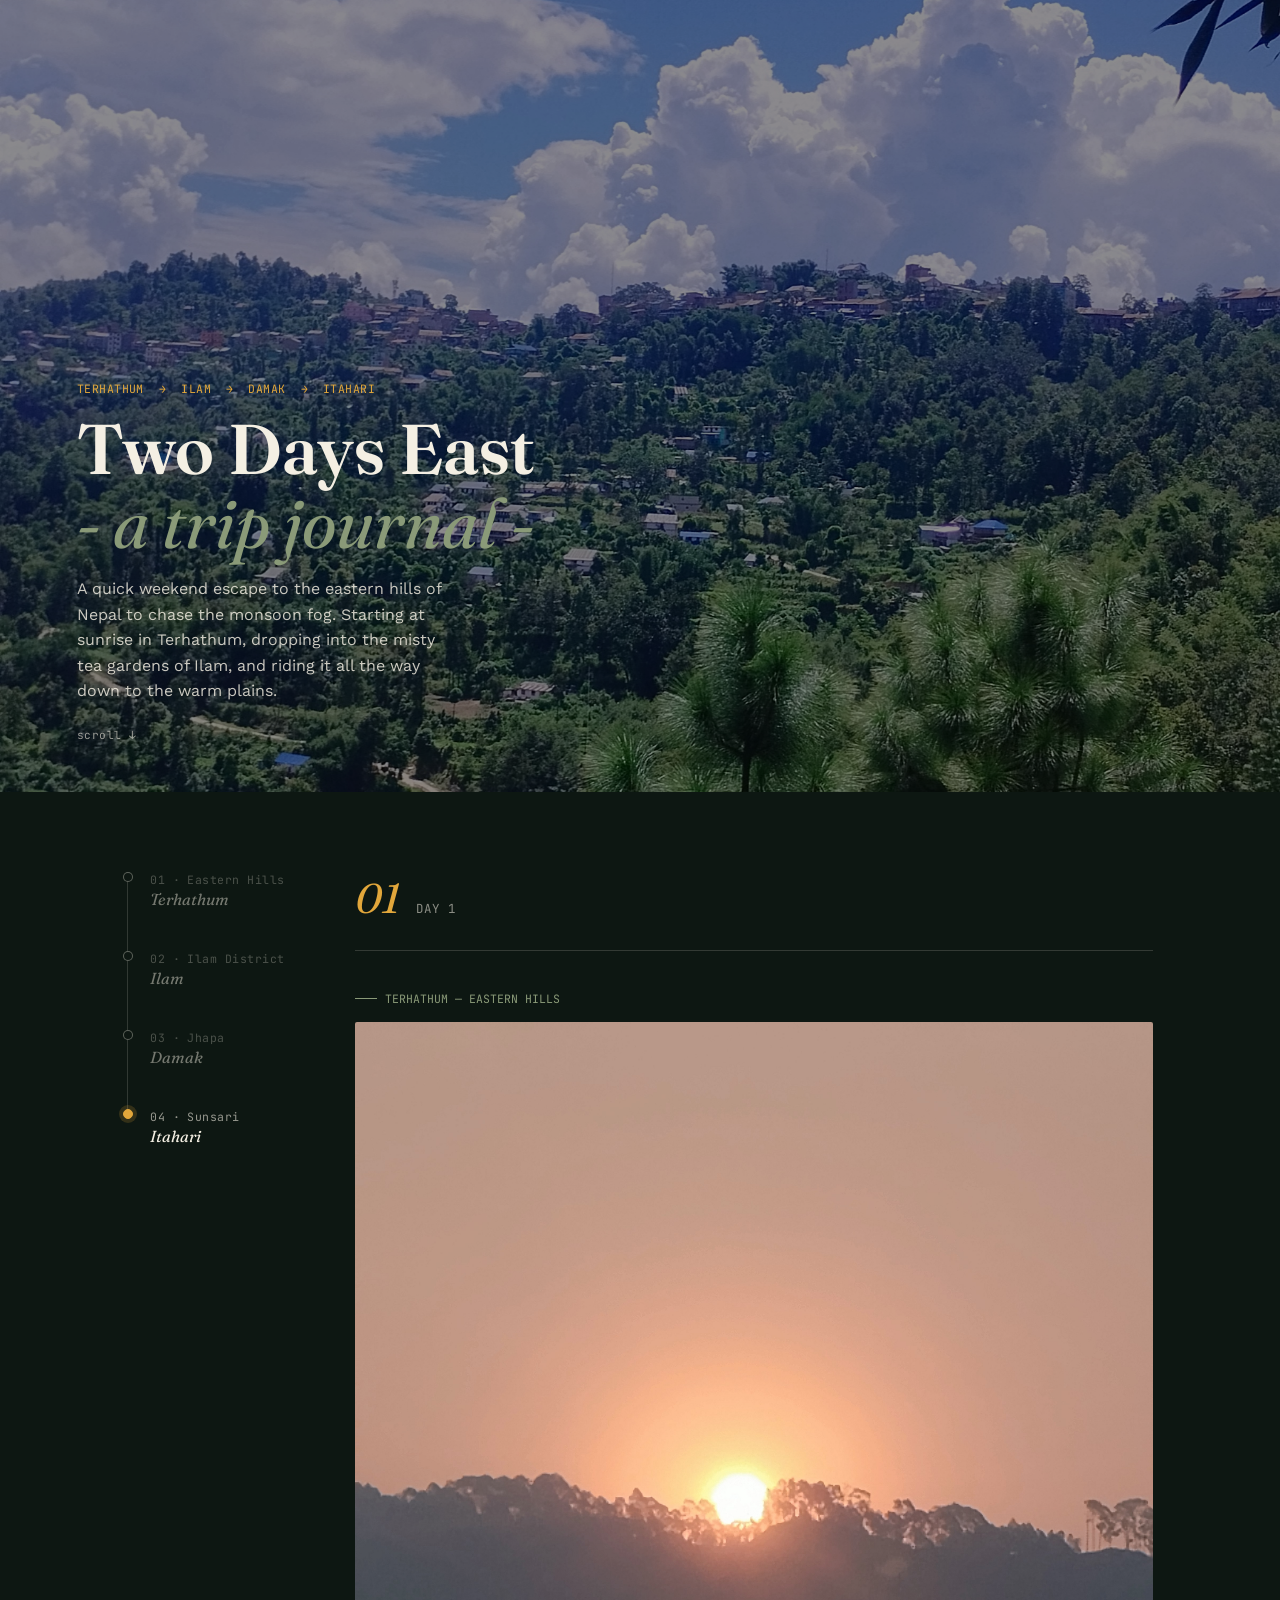
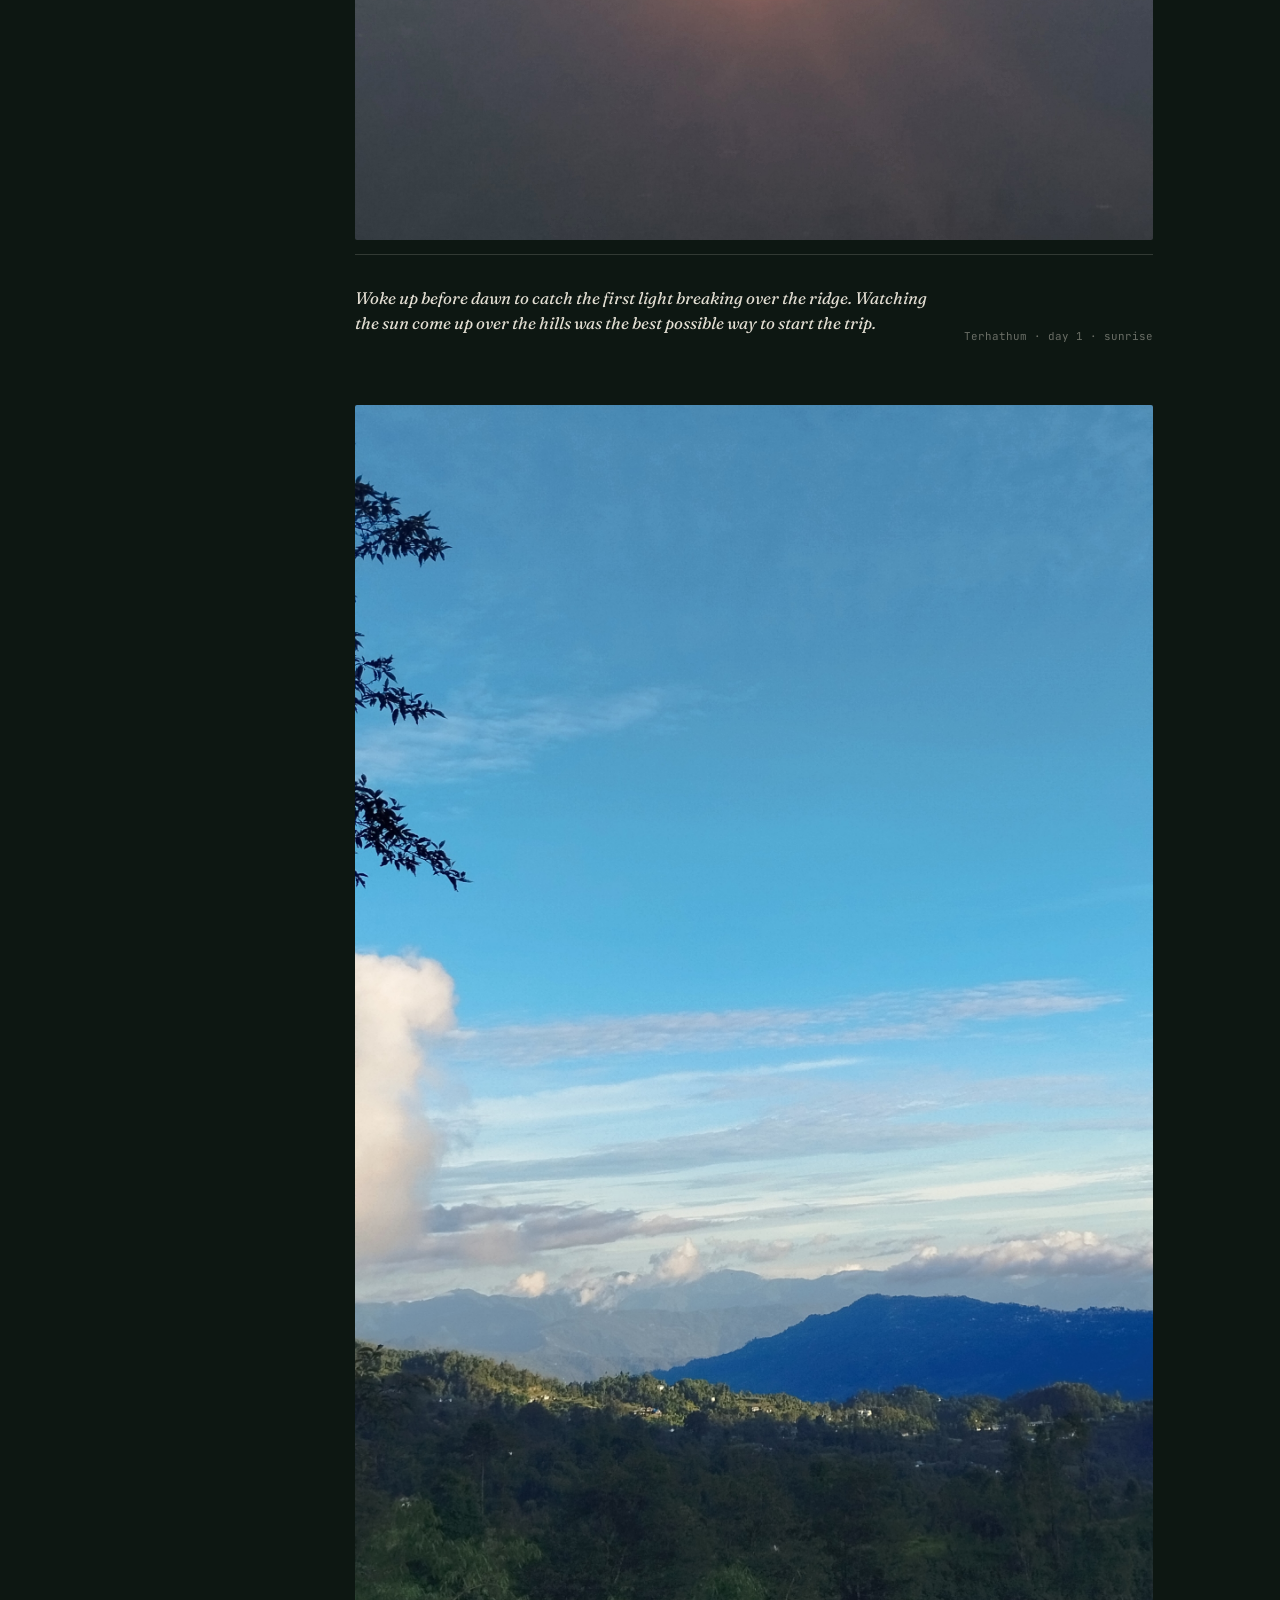
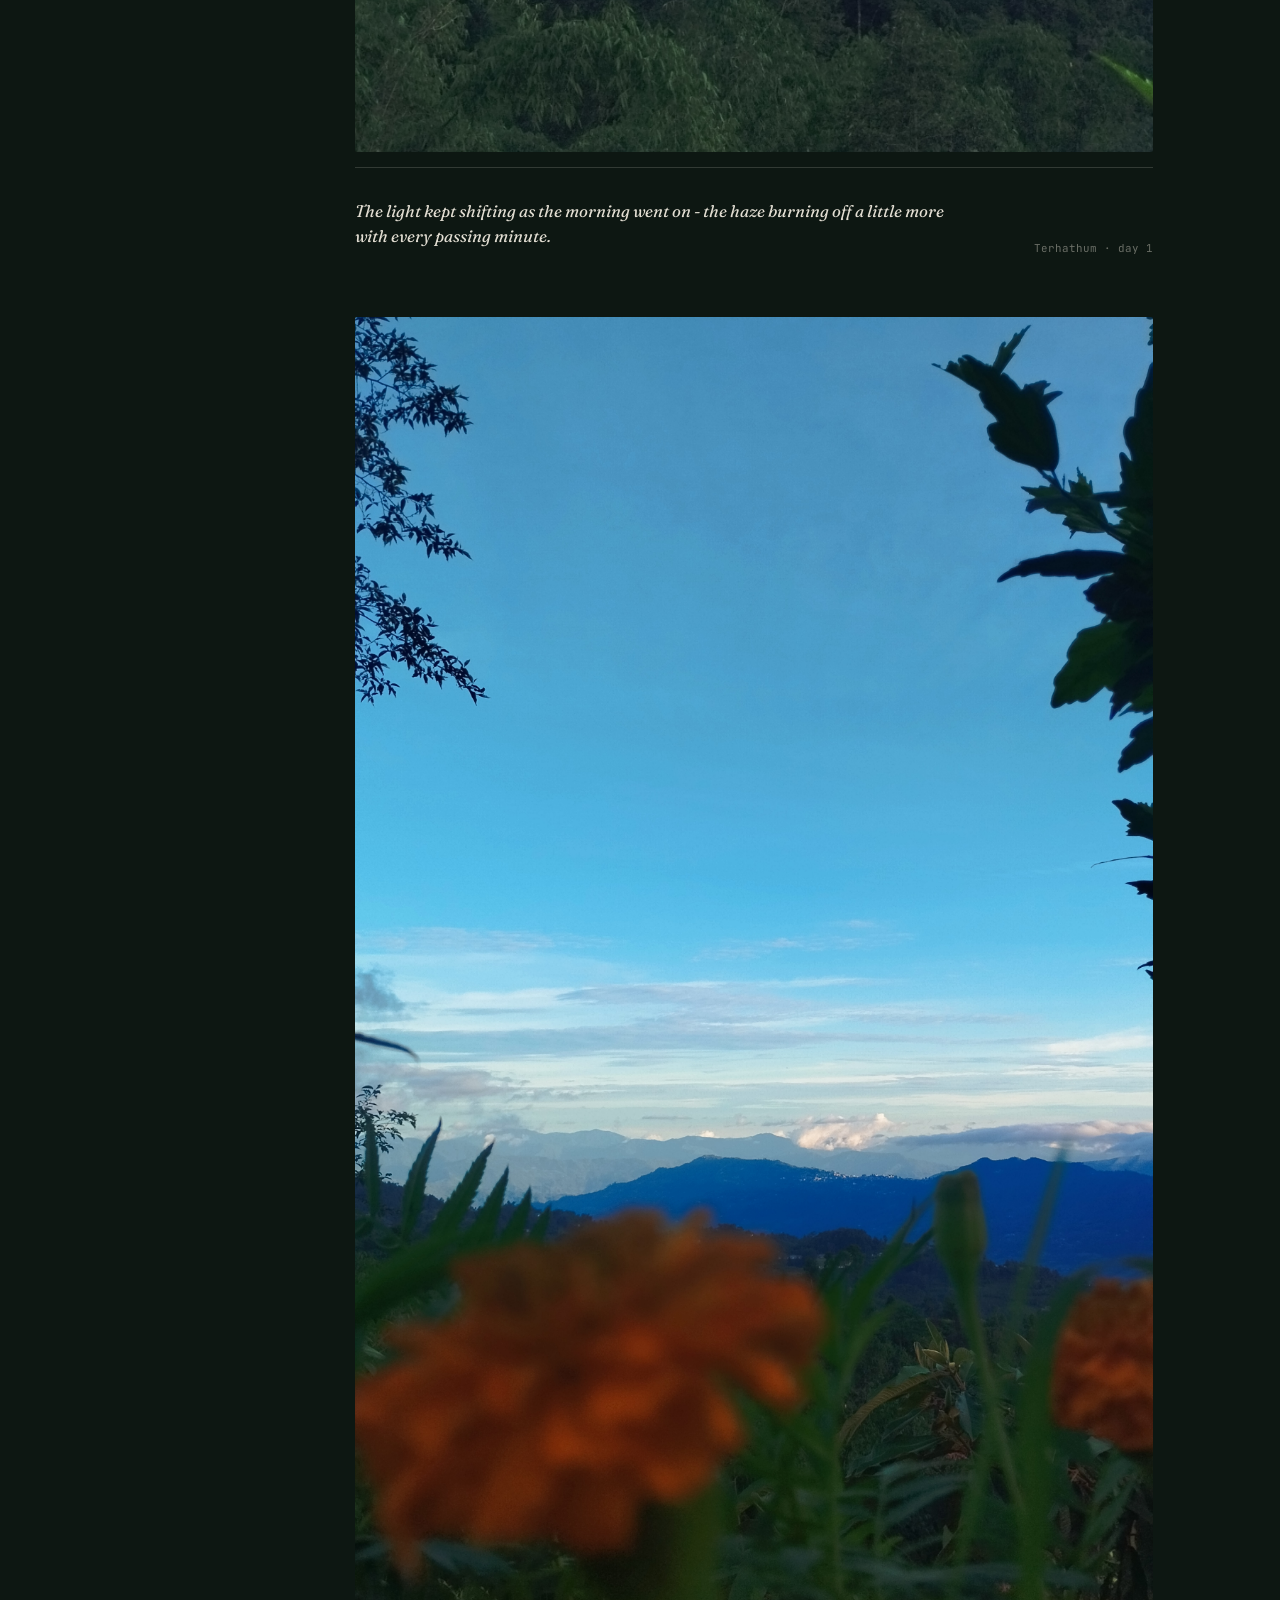
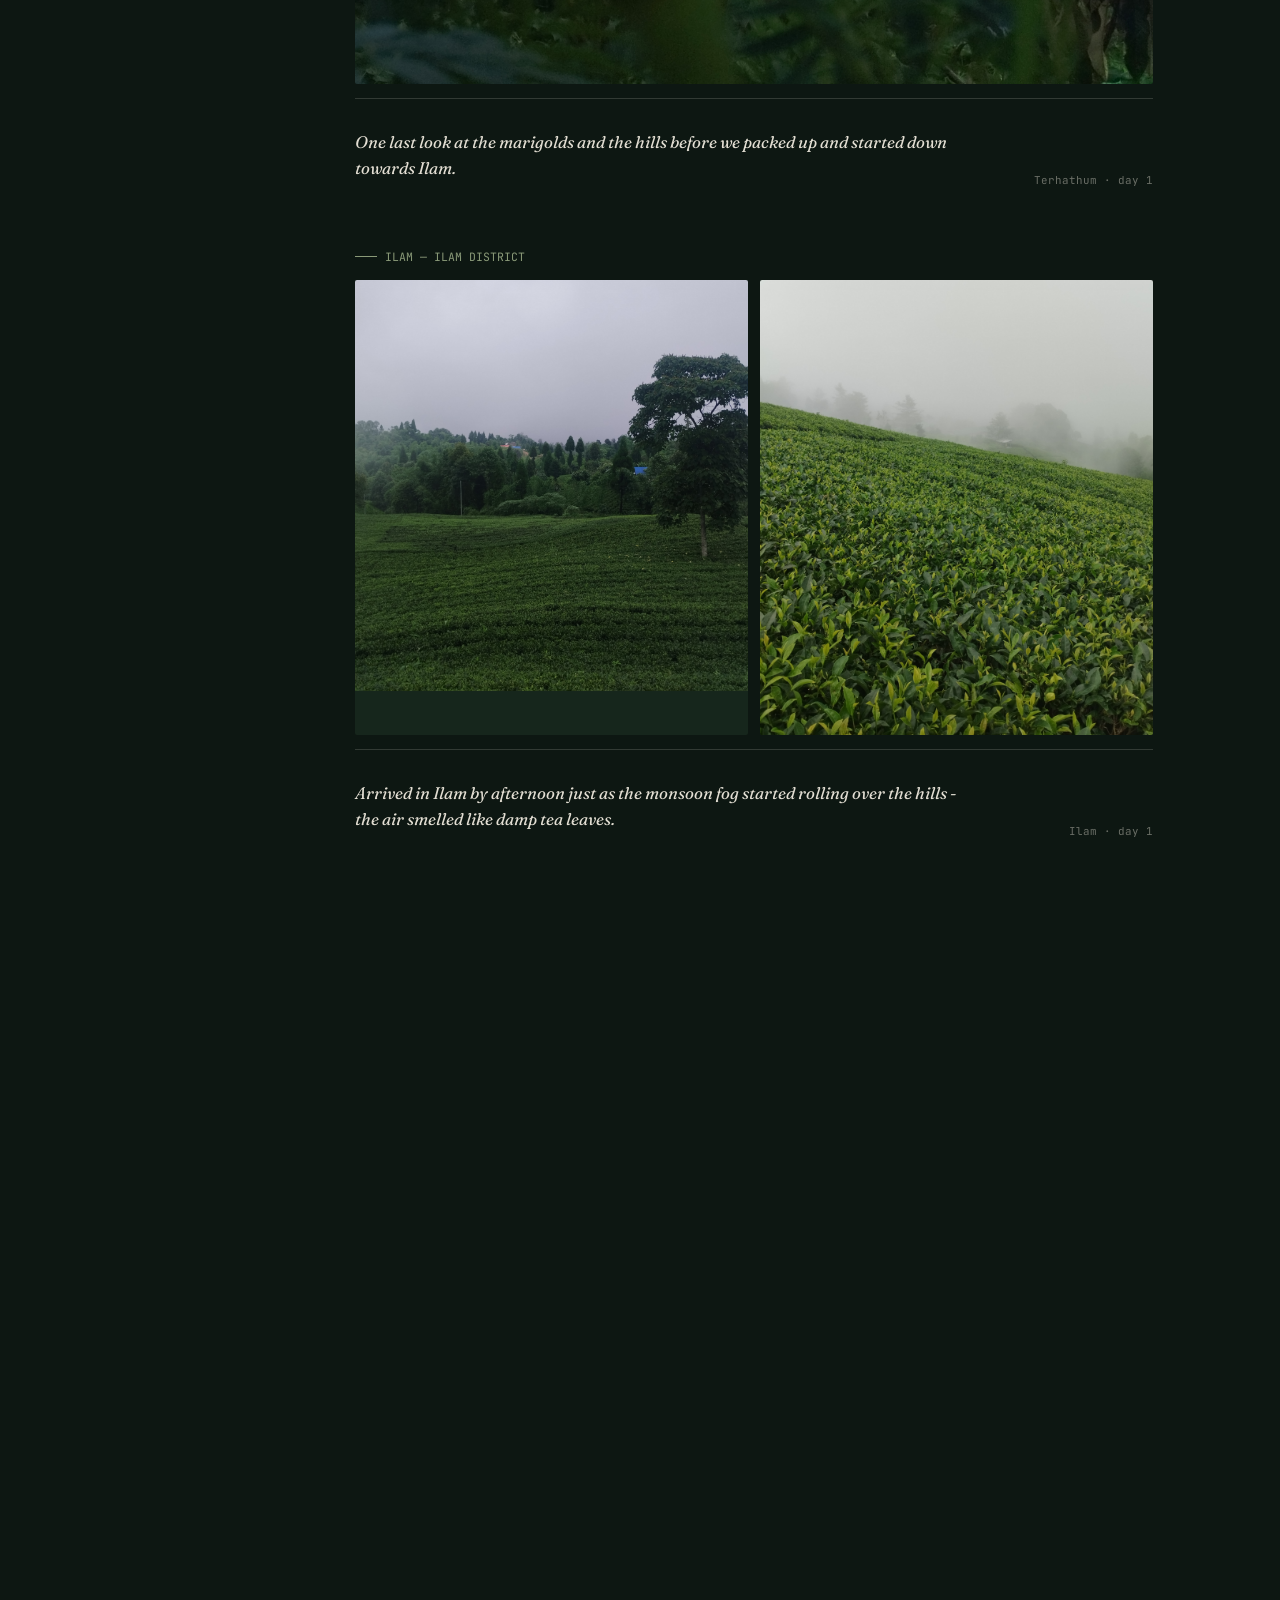
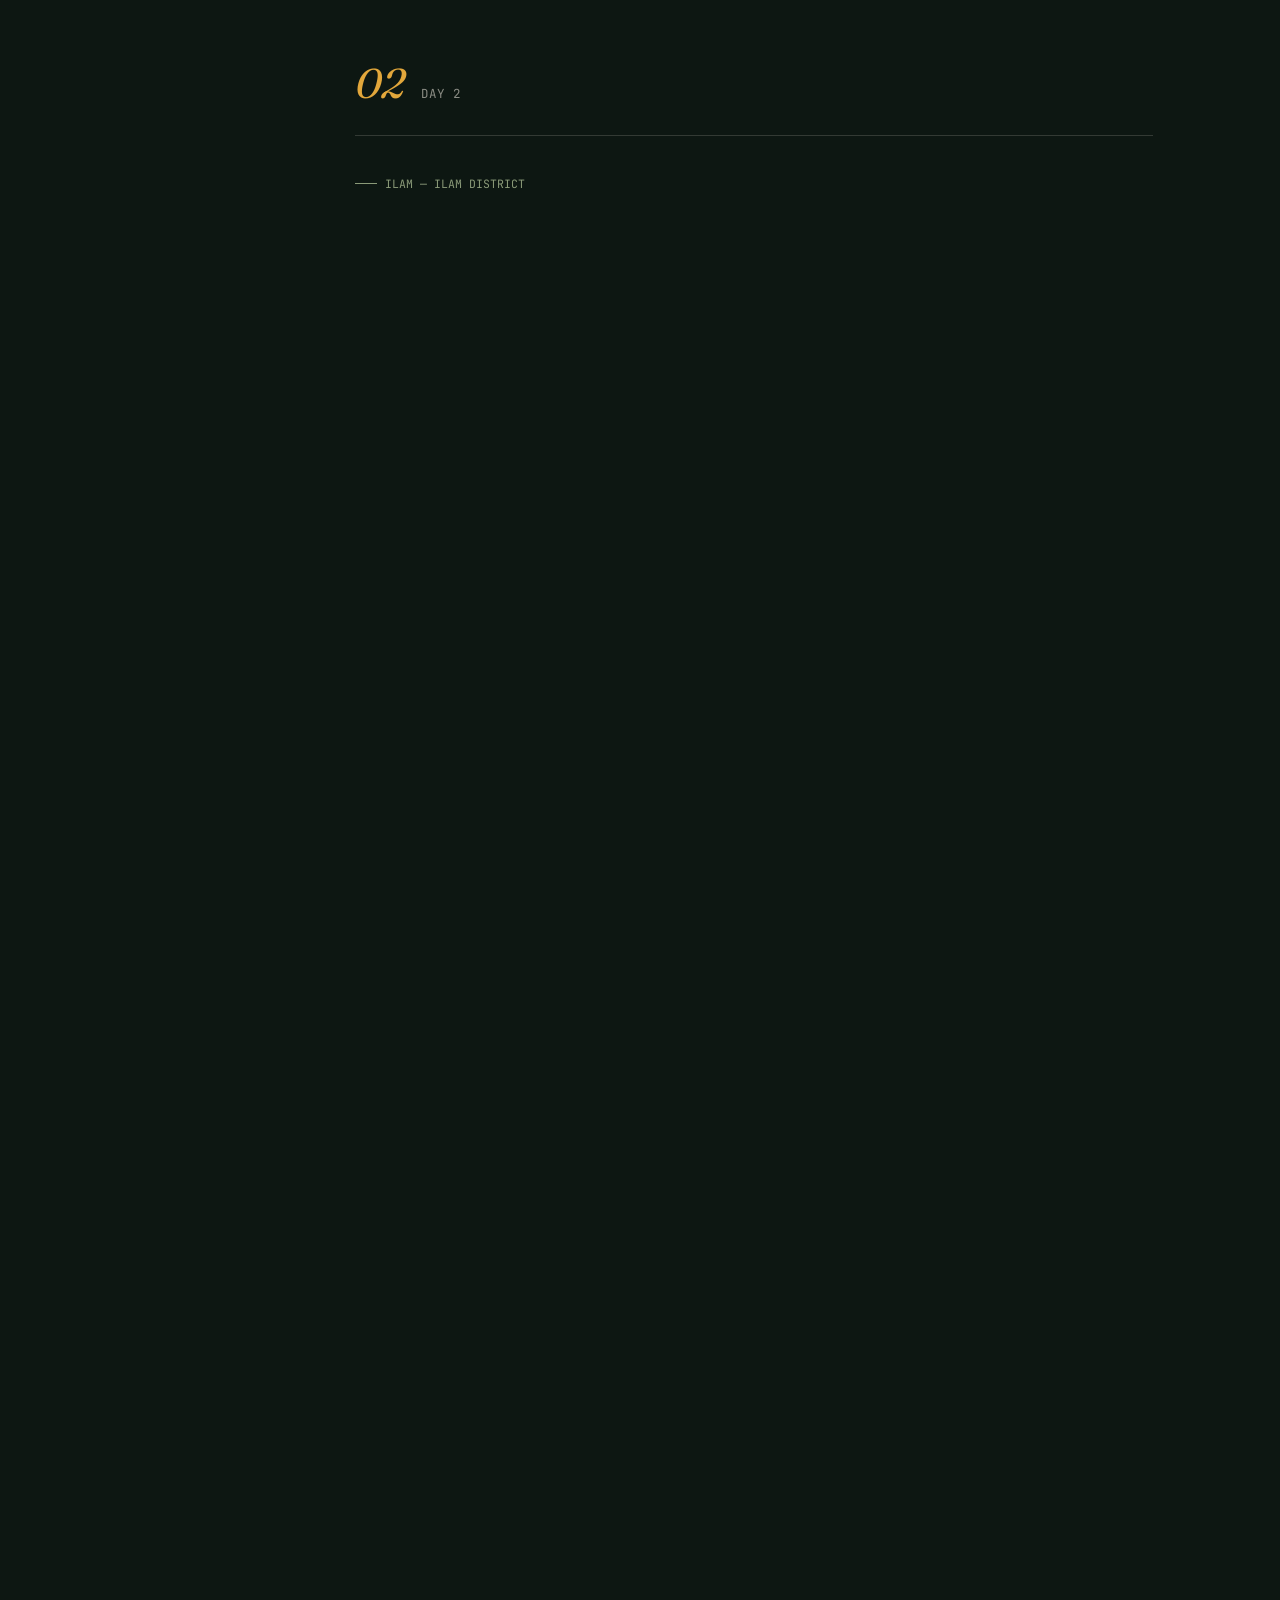
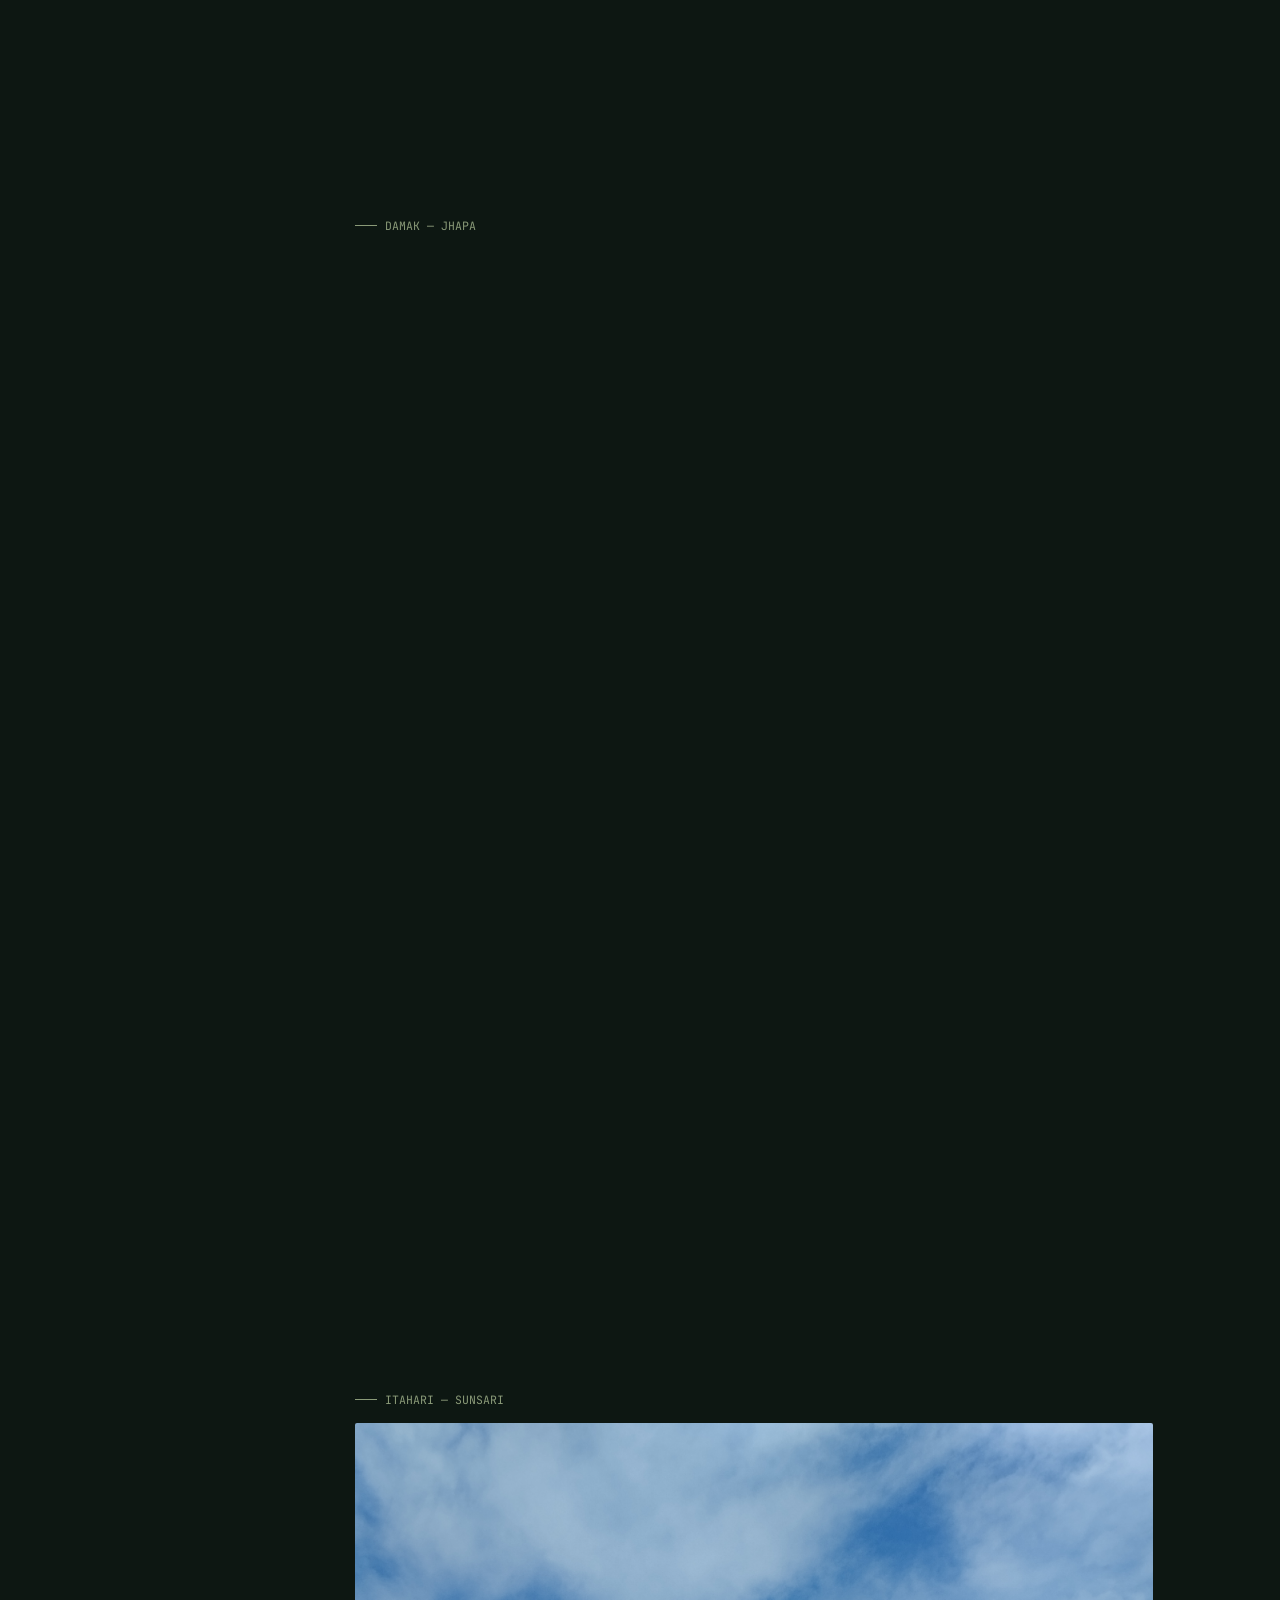
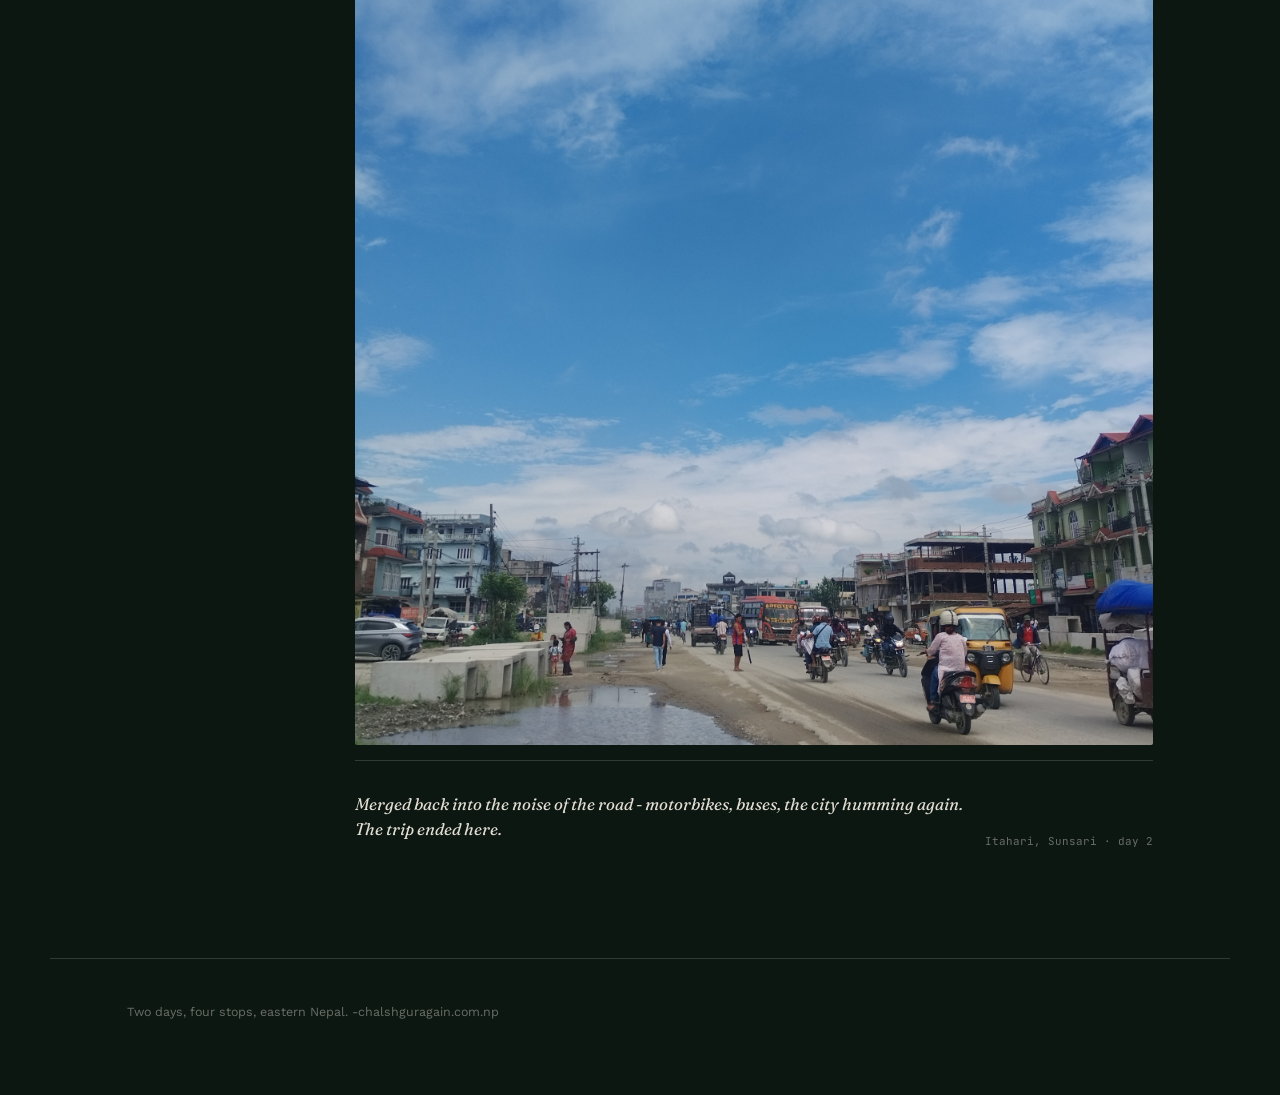
==== 2daytrip.html @ 47abd3dc "Remove layout comment in 2daytrip.html Removed layout comment from CSS styles." ====
<!DOCTYPE html>
<html lang="en">
<head>
<meta charset="UTF-8">
<meta name="viewport" content="width=device-width, initial-scale=1.0">
<title>Two Days East - Chalsh Guragain</title>
<meta name="description" content="A two-day photo journal through Terhathum, Ilam, Damak and Itahari.">
<link rel="preconnect" href="https://fonts.googleapis.com">
<link rel="preconnect" href="https://fonts.gstatic.com" crossorigin>
<link href="https://fonts.googleapis.com/css2?family=Fraunces:ital,wght@0,400;0,600;1,400;1,500&family=Work+Sans:wght@300;400;500;600&family=JetBrains+Mono:wght@400;500&display=swap" rel="stylesheet">

<style>
  :root{
    --pine:#16261C;
    --pine-deep:#0D1712;
    --marigold:#E2A73B;
    --moss:#8A9A78;
    --paper:#F4EFE3;
    --ink:#241F17;
    --line: rgba(244,239,227,0.16);
    --maxw: 1180px;
  }
  *{box-sizing:border-box;}
  html{scroll-behavior:smooth;}
  body{
    margin:0;
    background:var(--pine-deep);
    color:var(--paper);
    font-family:'Work Sans', sans-serif;
    font-weight:400;
    -webkit-font-smoothing:antialiased;
  }
  
  em, .display{font-family:'Fraunces', serif;}
  .mono{font-family:'JetBrains Mono', monospace; letter-spacing:.04em;}

  a{color:inherit;}
  .hero{
    position:relative;
    min-height:88vh;
    display:flex;
    align-items:flex-end;
    overflow:hidden;
  }
  .hero-img{
    position:absolute; inset:0;
    width:100%; height:100%;
    object-fit:cover;
    filter:brightness(.55) saturate(1.05);
  }
  .hero-overlay{
    position:relative;
    z-index:2;
    padding: 6vh 6vw 8vh;
    max-width: var(--maxw);
  }
  .hero-meta{
    margin:0 0 1rem;
    font-size:.72rem;
    text-transform:uppercase;
    color:var(--marigold);
  }
  .hero-title{
    font-family:'Fraunces', serif;
    font-weight:600;
    font-size:clamp(2.4rem, 6vw, 4.4rem);
    line-height:1.05;
    margin:0 0 1rem;
  }
  .hero-title em{font-weight:400; font-style:italic; color:var(--moss);}
  .hero-sub{
    max-width:38ch;
    font-size:1rem;
    line-height:1.6;
    color:rgba(244,239,227,.82);
  }
  .scroll-cue{
    position:absolute; bottom:2.4rem; left:6vw; z-index:2;
    font-size:.7rem; color:rgba(244,239,227,.6);
  }
  .journal{
    max-width: var(--maxw);
    margin:0 auto;
    padding: 5rem 6vw 3rem;
    display:grid;
    grid-template-columns: 180px 1fr;
    gap: 3rem;
  }
  @media (max-width: 860px){
    .journal{grid-template-columns:1fr; padding-top:2.5rem;}
  }

  /* ---------- ROUTE RAIL ---------- */
  .route-rail{ position:relative; }
  .route-rail ol{ list-style:none; margin:0; padding:0; position:sticky; top:2.5rem; }
  .route-rail li{
    position:relative;
    padding: 0 0 2.6rem 1.4rem;
    border-left: 1px solid var(--line);
    font-family:'JetBrains Mono', monospace;
    font-size:.72rem;
    color:rgba(244,239,227,.45);
    transition: color .3s ease;
  }
  .route-rail li:last-child{ border-left-color:transparent; }
  .route-rail li::before{
    content:'';
    position:absolute; left:-4.5px; top:0;
    width:8px; height:8px; border-radius:50%;
    background:var(--pine-deep);
    border:1px solid rgba(244,239,227,.35);
    transition: all .3s ease;
  }
  .route-rail li .stop-index{ display:block; opacity:.6; }
  .route-rail li .stop-name{
    display:block;
    font-family:'Fraunces', serif;
    font-style:italic;
    font-size:1rem;
    color:inherit;
    margin-top:.15rem;
  }
  .route-rail li.active{ color:var(--paper); }
  .route-rail li.active::before{
    background:var(--marigold);
    border-color:var(--marigold);
    box-shadow:0 0 0 4px rgba(226,167,59,.18);
  }
  @media (max-width: 860px){
    .route-rail ol{
      position:sticky; top:0; z-index:5;
      display:flex; gap:1.2rem; overflow-x:auto;
      background:var(--pine-deep);
      padding:.9rem 0 1rem;
      border-bottom:1px solid var(--line);
    }
    .route-rail li{ border-left:none; padding:0; white-space:nowrap; }
    .route-rail li::before{ display:none; }
  }

  /* ---------- DAY HEADER ---------- */
  .day-header{
    display:flex; align-items:baseline; gap:1rem;
    margin: 3.5rem 0 1.6rem;
  }
  .day-header:first-child{ margin-top:0; }
  .day-header .day-num{
    font-family:'Fraunces', serif;
    font-style:italic;
    font-size:2.6rem;
    color:var(--marigold);
  }
  .day-header .day-label{
    font-size:.78rem;
    text-transform:uppercase;
    letter-spacing:.08em;
    color:rgba(244,239,227,.55);
  }
  .day-rule{ height:1px; background:var(--line); margin-bottom:2.5rem; }

  /* ---------- STOP LABEL (within a day) ---------- */
  .stop-label{
    font-family:'JetBrains Mono', monospace;
    font-size:.72rem;
    text-transform:uppercase;
    color:var(--moss);
    display: flex;
    align-items: center;
    gap: 0.5rem;
    margin: 0 0 1rem;
  }
  .stop-label::before{
    content:'';
    width:1.4rem;
    height:1px;
    background:var(--moss);
  }

  /* ---------- ENTRY / PHOTO CARD ---------- */
  .entry{
    transition: opacity .7s ease, transform .7s ease;
    margin-bottom: 3.2rem;
    opacity:0;
    transform:translateY(24px);
  }
  .entry.is-visible{ opacity:1; transform:translateY(0); }

  /*
    FRAME: fixed % width + capped px height, image uses object-fit:contain
    so the whole photo is always visible - nothing gets cropped off the
    top/bottom/sides the way object-fit:cover was doing to portrait shots.
    The pine background fills any empty letterbox space.
  */
.frame{
    border-radius:2px;
    cursor:zoom-in;
    overflow:hidden;
    background:var(--pine);
    position:relative;
    width:100%;
}

.frame img,
.frame video{
    width:100%;
    height:auto;
    display:block;
}

  .caption{
    display:flex; justify-content:space-between; align-items:flex-end; gap:1rem;
    padding-top:.9rem;
    border-top:1px solid var(--line);
    margin-top:.9rem;
  }
  .caption-text{
    font-family:'Fraunces', serif;
    font-style:italic;
    font-size:1.05rem;
    color:rgba(244,239,227,.92);
    max-width:56ch;
    line-height:1.5;
  }
  .caption-meta{
    font-family:'JetBrains Mono', monospace;
    color:rgba(244,239,227,.4);
    white-space:nowrap;
    text-align:right;
    font-size:.68rem;
  }

  /* two-up grid for related shots of one moment */
  .cluster{
    display:grid; grid-template-columns:1fr 1fr; gap:.8rem;
  }
  @media (max-width:560px){ .cluster{grid-template-columns:1fr;} }

  /* ---------- FOOTER ---------- */
  footer{
    max-width:var(--maxw); margin:0 auto; padding: 2rem 6vw 4rem;
    font-size:.78rem; color:rgba(244,239,227,.4);
    border-top:1px solid var(--line);
  }

  /* ---------- LIGHTBOX ---------- */
  .lightbox{
    position:fixed; inset:0; background:rgba(13,23,18,.94);
    display:none; align-items:center; justify-content:center;
    z-index:50; padding:4vh 4vw;
  }
  .lightbox.open{ display:flex; }
  .lightbox img{ max-width:100%; max-height:100%; box-shadow:0 30px 80px rgba(0,0,0,.5); }
  .lightbox button{
    position:absolute; top:1.6rem; right:1.8rem;
    background:none; border:1px solid var(--line); color:var(--paper);
    width:2.4rem; height:2.4rem; border-radius:50%; cursor:pointer;
    font-size:1.1rem;
  }

  @media (prefers-reduced-motion: reduce){
    html{scroll-behavior:auto;}
    .entry{transition:none; opacity:1; transform:none;}
  }
</style>
</head>
<body>

<header class="hero">
  <img class="hero-img" src="images/City_Hill.jpg" alt="Sunrise breaking over the ridge in Terhathum">
  <div class="hero-overlay">
    <p class="hero-meta mono">Terhathum &nbsp;→&nbsp; Ilam &nbsp;→&nbsp; Damak &nbsp;→&nbsp; Itahari</p>
    <h1 class="hero-title">Two Days East<br><em>- a trip journal -</em></h1>
    <p class="hero-sub">A quick weekend escape to the eastern hills of Nepal to chase the monsoon fog. Starting at sunrise in Terhathum, dropping into the misty tea gardens of Ilam, and riding it all the way down to the warm plains.</p>
  </div>
  <p class="scroll-cue mono">scroll ↓</p>
</header>

<main class="journal">

  <nav class="route-rail" aria-label="Trip route">
    <ol id="routeList"><!-- populated by JS --></ol>
  </nav>

  <div class="entries" id="entries"><!-- populated by JS --></div>

</main>

<footer>
  <p>Two days, four stops, eastern Nepal. -chalshguragain.com.np</p>
</footer>

<div class="lightbox" id="lightbox">
  <button id="lightboxClose" aria-label="Close">×</button>
  <img id="lightboxImg" src="" alt="">
</div>

<script>
/* ============================================================
   1. THE ROUTE - the ordered stops of the trip.
      Edit label / sub freely. Order here = order of the rail.
   ============================================================ */
  
const STOPS = [
  { id:'terhathum', label:'Terhathum', sub:'Eastern Hills' },
  { id:'ilam',      label:'Ilam',      sub:'Ilam District' },
  { id:'damak',     label:'Damak',     sub:'Jhapa' },
  { id:'itahari',   label:'Itahari',   sub:'Sunsari' },
];
const TRIP = [
  // ---------------- DAY 1 : Terhathum → Ilam ----------------
  { day:1, stop:'terhathum', src:'images/Sunrise_hill.jpg', wide:true,
    alt:'Sunrise breaking over a forested ridge in Terhathum',
    caption:'Woke up before dawn to catch the first light breaking over the ridge. Watching the sun come up over the hills was the best possible way to start the trip.',
    meta:'Terhathum · day 1 · sunrise' },

  { day:1, stop:'terhathum', src:'images/Cloud_hill.jpg', wide:true,
    alt:'Clear sky over terraced hills and a distant village, Terhathum',
    caption:'The light kept shifting as the morning went on - the haze burning off a little more with every passing minute.',
    meta:'Terhathum · day 1' },

  { day:1, stop:'terhathum', src:'images/2_Flower.jpg', wide:true,
    alt:'Marigold-orange flowers in the foreground with blue hills beyond, Terhathum',
    caption:'One last look at the marigolds and the hills before we packed up and started down towards Ilam.',
    meta:'Terhathum · day 1' },

  { day:1, stop:'ilam', cluster:[
      { src:'images/Ilam3.jpg', alt:'Misty tea garden hills in Ilam' },
      { src:'images/Ilam4.jpg', alt:'Tea rows climbing a foggy hillside, Ilam' },
    ],
    caption:'Arrived in Ilam by afternoon just as the monsoon fog started rolling over the hills - the air smelled like damp tea leaves.',
    meta:'Ilam · day 1' },

  { day:1, stop:'ilam', src:'images/Dusk_picture.jpg', wide:true,
    alt:'This is a wonderful view to end the day wonderful view, under golden open sky dispite of monsoon sky -Ilam bazar',
    caption:'Stayed out until the light dropped, This view to end the wonderful day, dispite of monsoon day beautiful golden sky, first day ended right here -Ilam bazar.',
    meta:'Ilam · day 1' },

  // ---------------- DAY 2 : Ilam → Damak → Itahari ----------------
  { day:2, stop:'ilam', src:'images/Ilam1.jpg', wide:true,
    alt:'A small shelter at the edge of a foggy tea plantation in Ila',
    caption:'Back out again the next morning - visibility dropped to a few meters, the whole plantation wrapped in a quiet blanket of white.',
    meta:'Ilam · day 2' },

   { day:2, stop:'ilam', src:'videos/Video_tea2.mp4', type:'video', alt:'Wonderful garden, clip one',
  caption:'A quick clip of tea garden - how it looks from near.',
  meta:'Ilam · day 2 · video' },
  
  { day:2, stop:'damak', src:'images/Sunrise_DMK.jpg',
    alt:'Hazy sunrise over rooftops in Damak, Jhapa',
    caption:'Dropped down out of the hills towards the plains, and stopped for a while in Damak as the haze turned the low sun a deep orange.',
    meta:'Damak, Jhapa · day 2' },

  { day:2, stop:'itahari', src:'images/Itahari.jpg', wide:true,
    alt:'Busy street with motorbikes, buses, and buildings under a bright cloudy sky in Itahari',
    caption:'Merged back into the noise of the road - motorbikes, buses, the city humming again. The trip ended here.',
    meta:'Itahari, Sunsari · day 2' },
];
  
const entriesEl = document.getElementById('entries');
const routeListEl = document.getElementById('routeList');

// Build the route rail
STOPS.forEach((s, i) => {
  const li = document.createElement('li');
  li.dataset.stop = s.id;
  li.innerHTML = `<span class="stop-index mono">${String(i+1).padStart(2,'0')} · ${s.sub}</span><span class="stop-name">${s.label}</span>`;
  routeListEl.appendChild(li);
});

// Turns one TRIP item (or one cluster entry) into an <img> or <video> tag.
// No autoplay attribute here - play/pause is handled by revealObserver below,
// so a video only starts once it's actually scrolled into view.
function mediaTag(item){
  if (item.type === 'video') {
    return `<video src="${item.src}" muted loop playsinline controls preload="metadata"></video>`;
  }
  return `<img src="${item.src}" alt="${item.alt || ''}" loading="lazy">`;
}

// Build entries, grouped by day, with stop sub-labels when the stop changes
let lastDay = null, lastStop = null;
TRIP.forEach(item => {
  if (item.day !== lastDay) {
    const dh = document.createElement('div');
    dh.innerHTML = `
      <div class="day-header">
        <span class="day-num">${String(item.day).padStart(2,'0')}</span>
        <span class="day-label mono">Day ${item.day}</span>
      </div>
      <div class="day-rule"></div>`;
    entriesEl.appendChild(dh);
    lastDay = item.day;
    lastStop = null;
  }
  if (item.stop !== lastStop) {
    const stopMeta = STOPS.find(s => s.id === item.stop);
    const sl = document.createElement('p');
    sl.className = 'stop-label';
    sl.dataset.stopMarker = item.stop;
    sl.textContent = stopMeta ? `${stopMeta.label} — ${stopMeta.sub}` : item.stop;
    entriesEl.appendChild(sl);
    lastStop = item.stop;
  }
  
  const entry = document.createElement('article');
  entry.className = 'entry' + (item.wide ? ' wide' : '');
  entry.dataset.stop = item.stop;
  let mediaHTML = '';
  if (item.cluster) {
    mediaHTML = `<div class="cluster">${item.cluster.map(c =>
      `<div class="frame">${mediaTag(c)}</div>`
    ).join('')}</div>`;
  } else {
    mediaHTML = `<div class="frame">${mediaTag(item)}</div>`;
  }
  entry.innerHTML = `
    ${mediaHTML}
    <div class="caption">
      <p class="caption-text">${item.caption}</p>
      <p class="caption-meta">${item.meta}</p>
    </div>`;
  entriesEl.appendChild(entry);
});

// Reveal-on-scroll + play/pause any video inside the entry as it enters/leaves view
const revealObserver = new IntersectionObserver((entries) => {
  entries.forEach(e => {
    if (e.isIntersecting) {
      e.target.classList.add('is-visible');
      e.target.querySelectorAll('video').forEach(v => v.play().catch(() => {}));
    } else {
      e.target.querySelectorAll('video').forEach(v => v.pause());
    }
  });
}, { threshold: 0.15 });
document.querySelectorAll('.entry').forEach(el => revealObserver.observe(el));

// Highlight active stop in the route rail as you scroll
const railItems = [...routeListEl.querySelectorAll('li')];
const stopObserver = new IntersectionObserver((entries) => {
  entries.forEach(e => {
    if (e.isIntersecting) {
      const stopId = e.target.dataset.stop;
      railItems.forEach(li => li.classList.toggle('active', li.dataset.stop === stopId));
    }
  });
}, 
{ rootMargin: '-40% 0px -50% 0px', threshold: 0 });
document.querySelectorAll('.entry').forEach(el => stopObserver.observe(el));

// Lightbox (images only — video clicks are left alone so the player controls work)
const lightbox = document.getElementById('lightbox');
const lightboxImg = document.getElementById('lightboxImg');
document.addEventListener('click', (e) => {
  const img = e.target.closest('.frame img');
  if (img) {
    lightboxImg.src = img.src;
    lightboxImg.alt = img.alt;
    lightbox.classList.add('open');
  }
});

document.getElementById('lightboxClose').addEventListener('click', () => lightbox.classList.remove('open'));
lightbox.addEventListener('click', (e) => { if (e.target === lightbox) lightbox.classList.remove('open'); });
document.addEventListener('keydown', (e) => { if (e.key === 'Escape') lightbox.classList.remove('open'); });
</script>
</body>
</html>
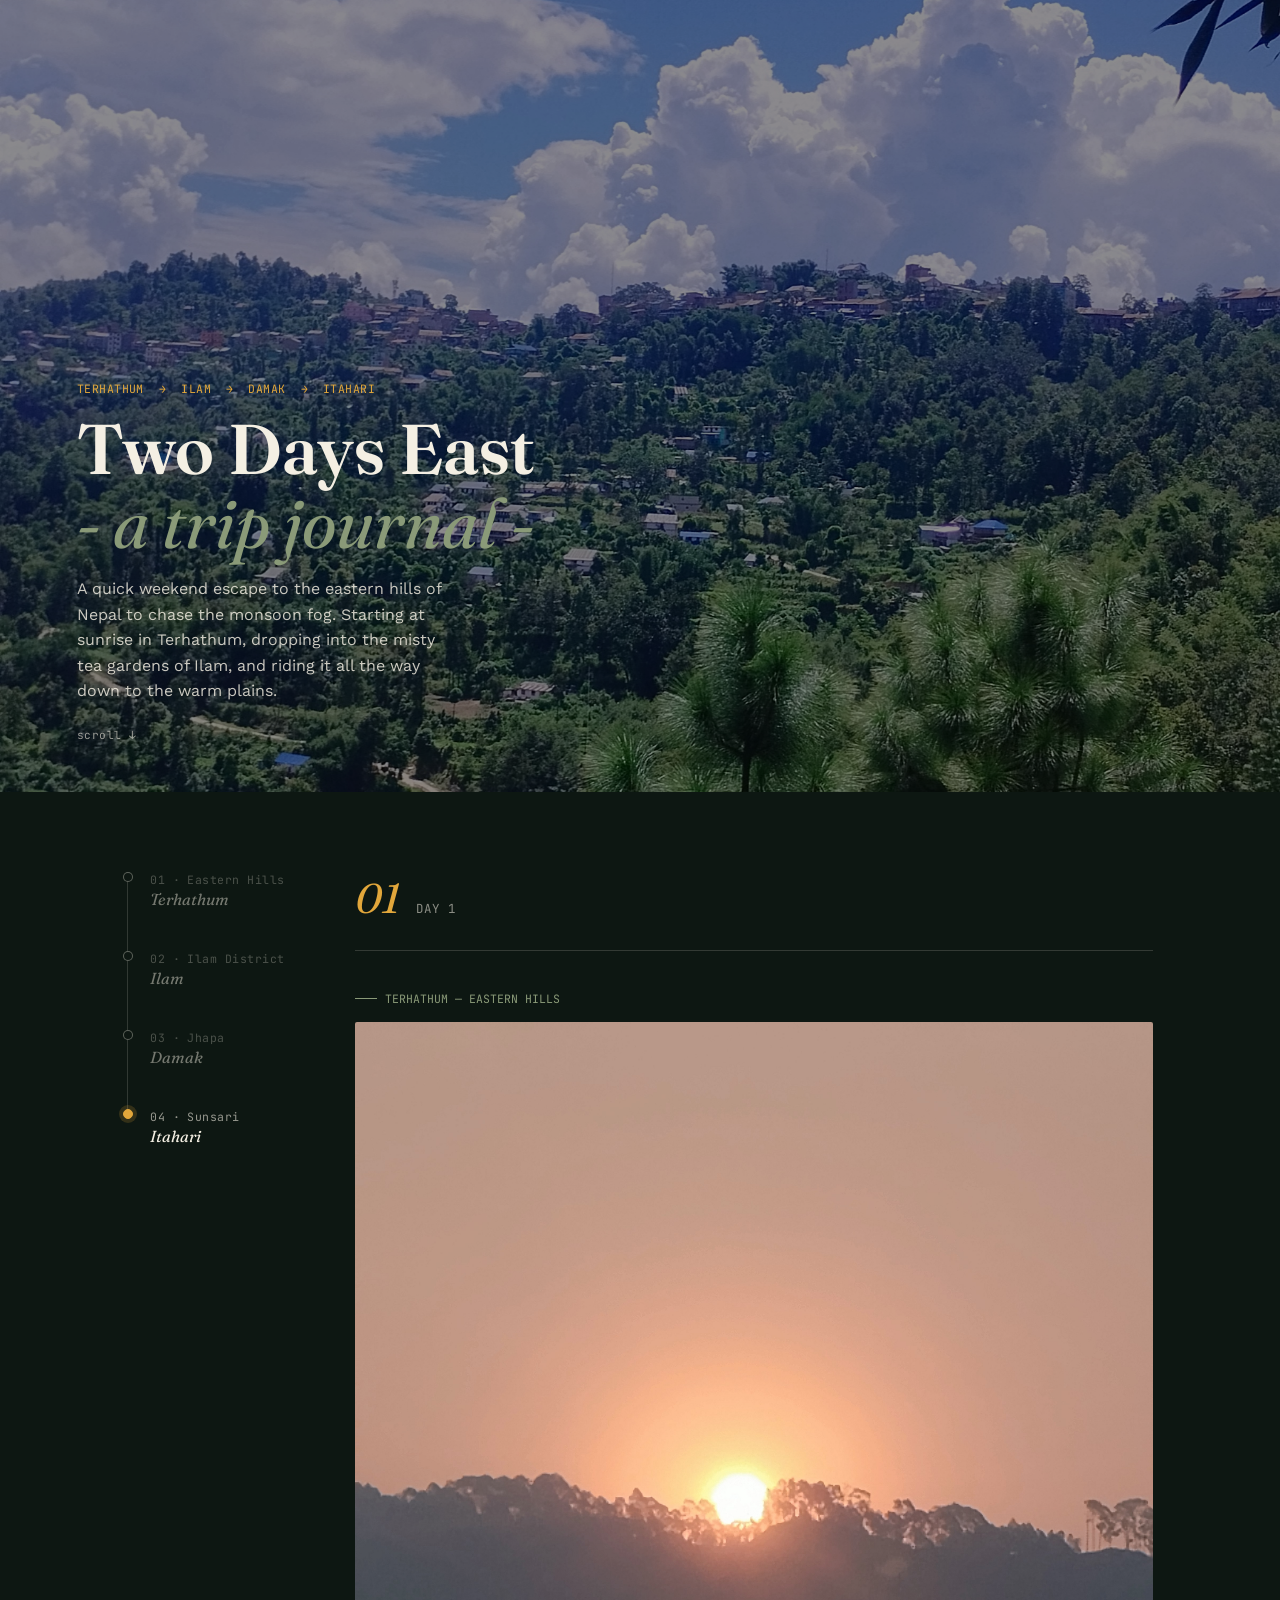
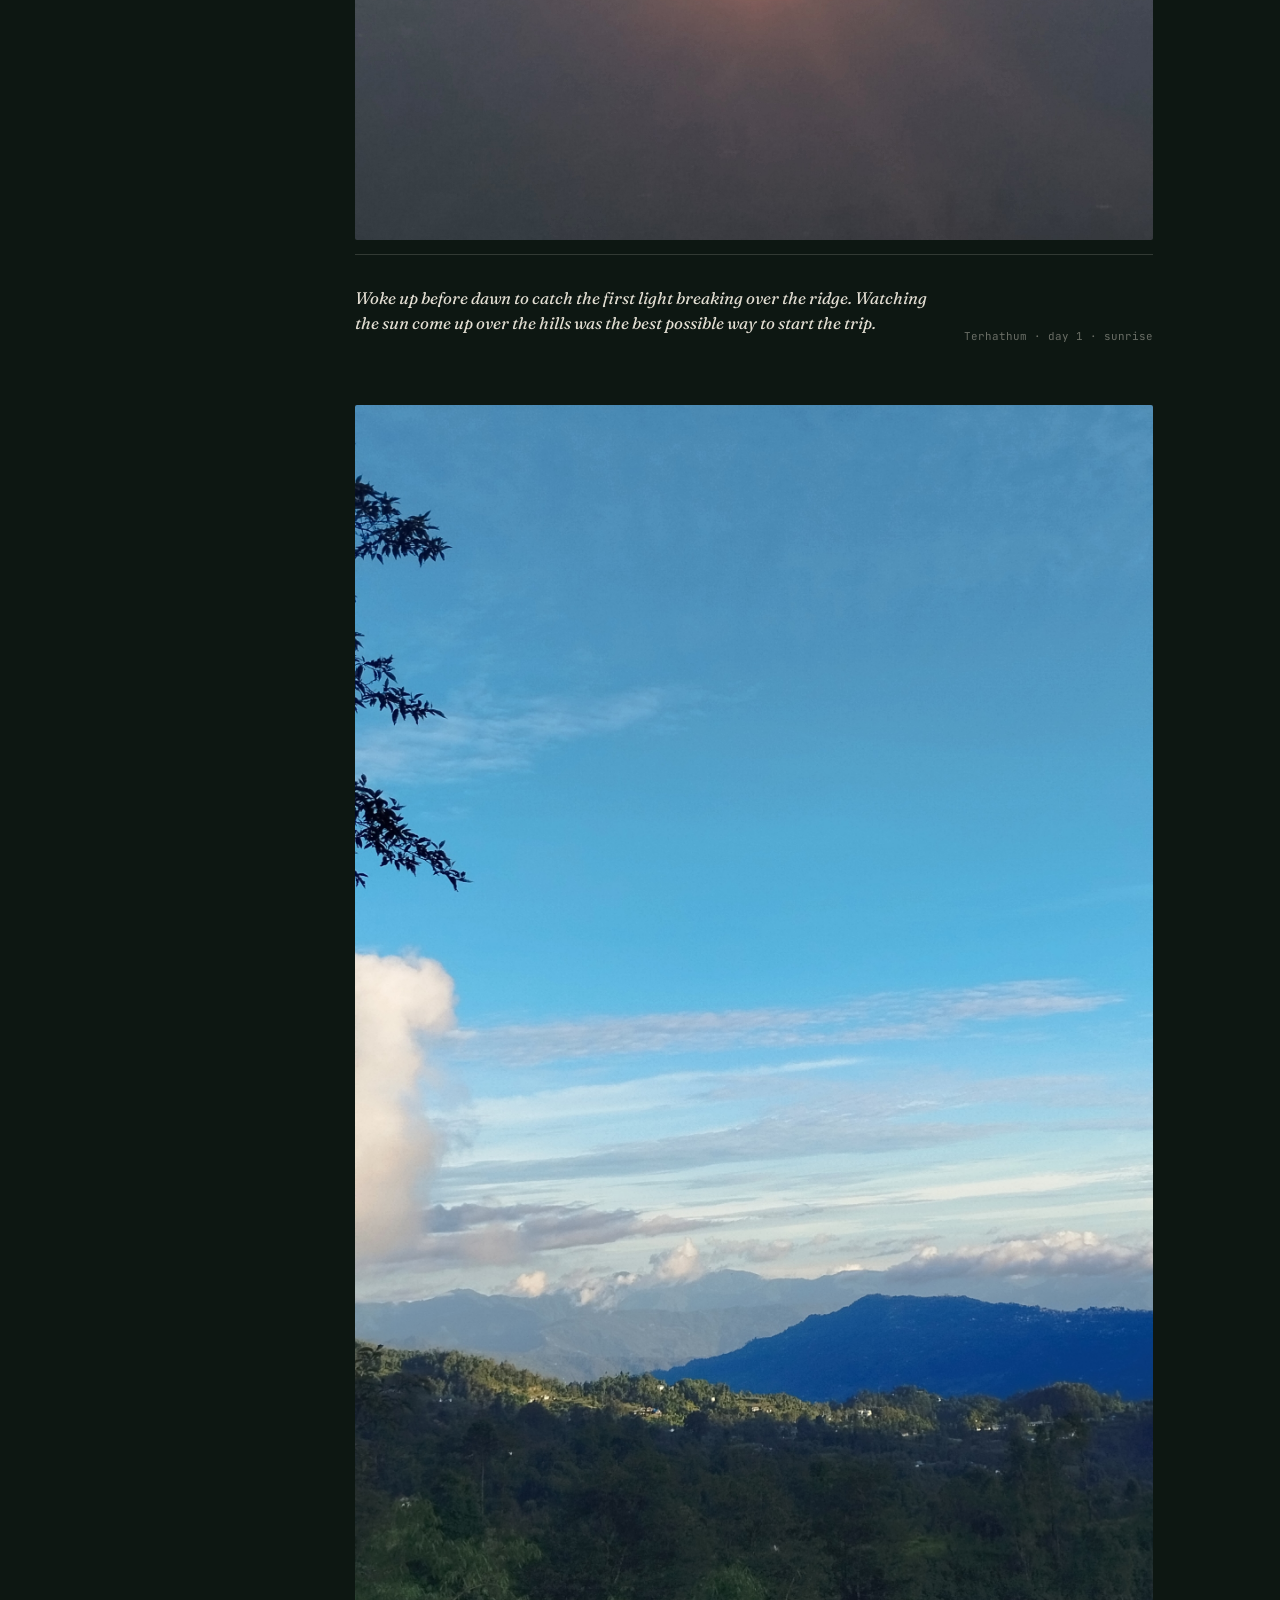
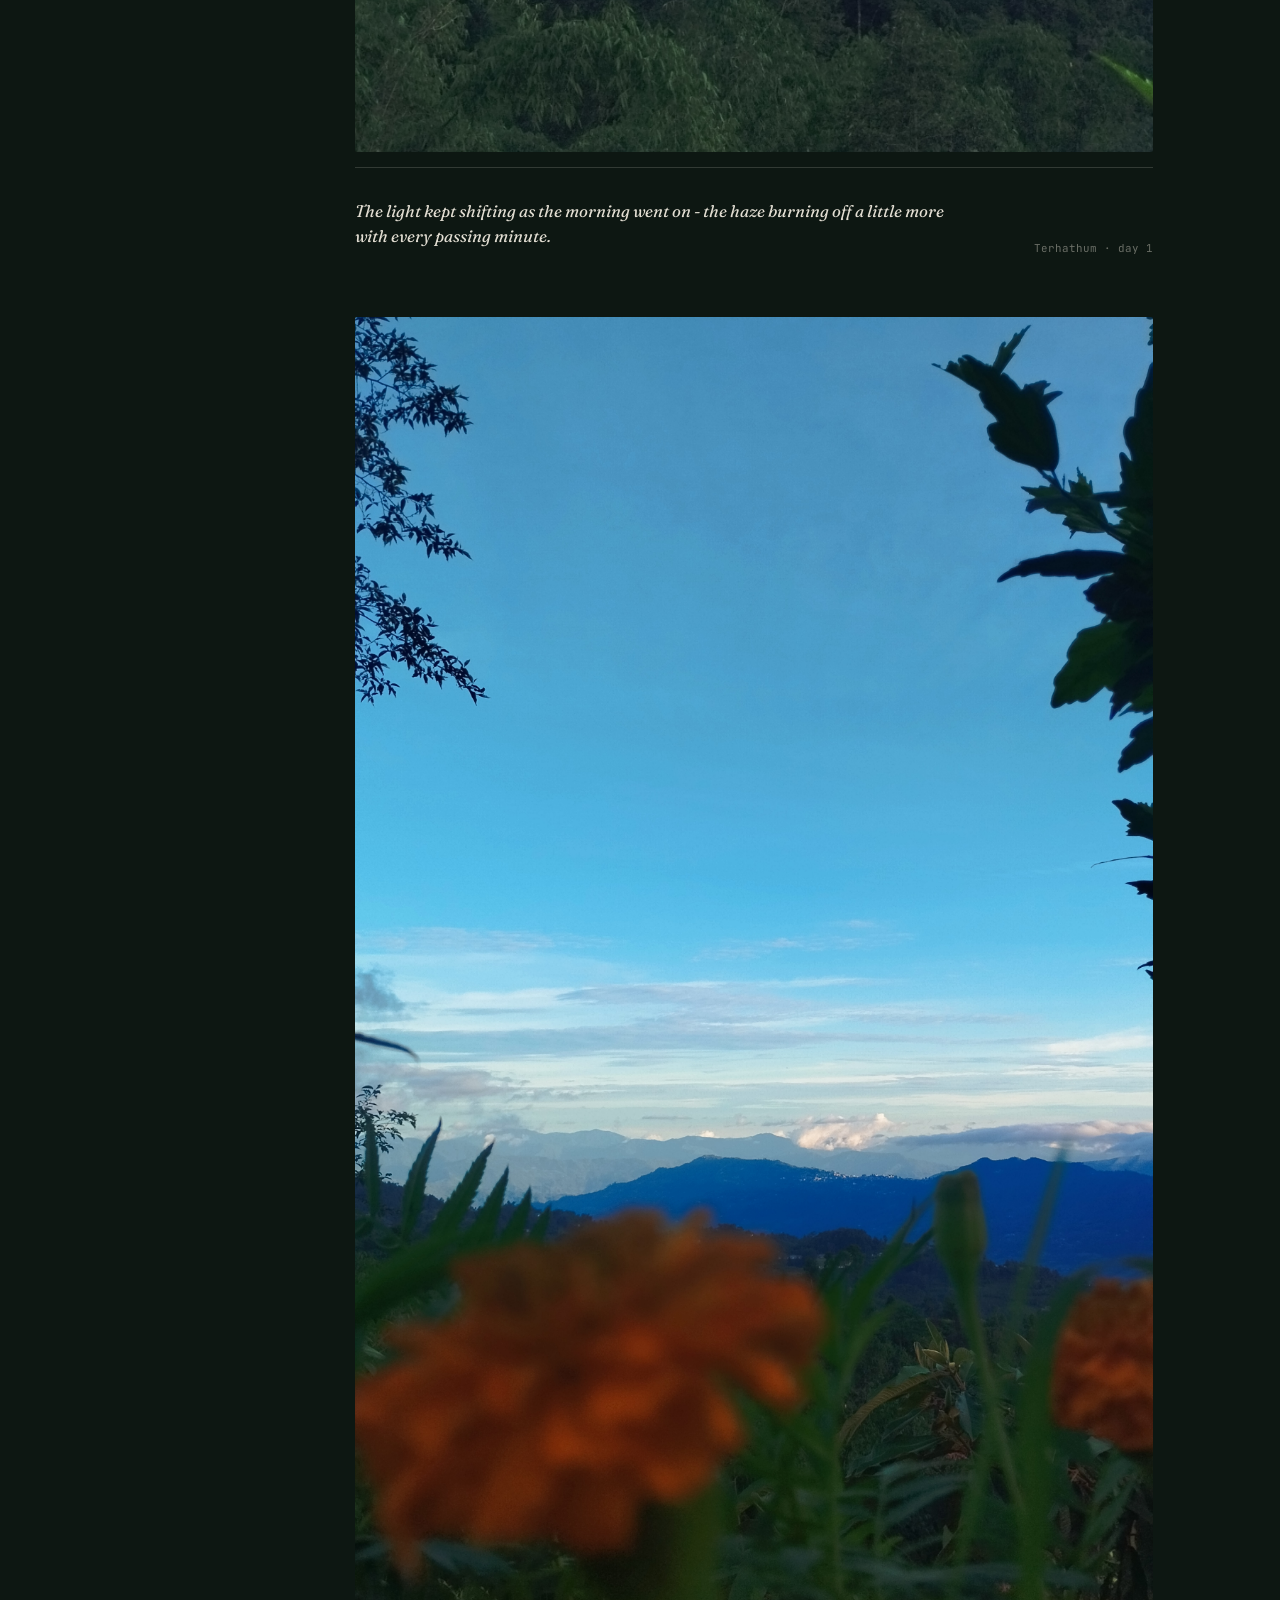
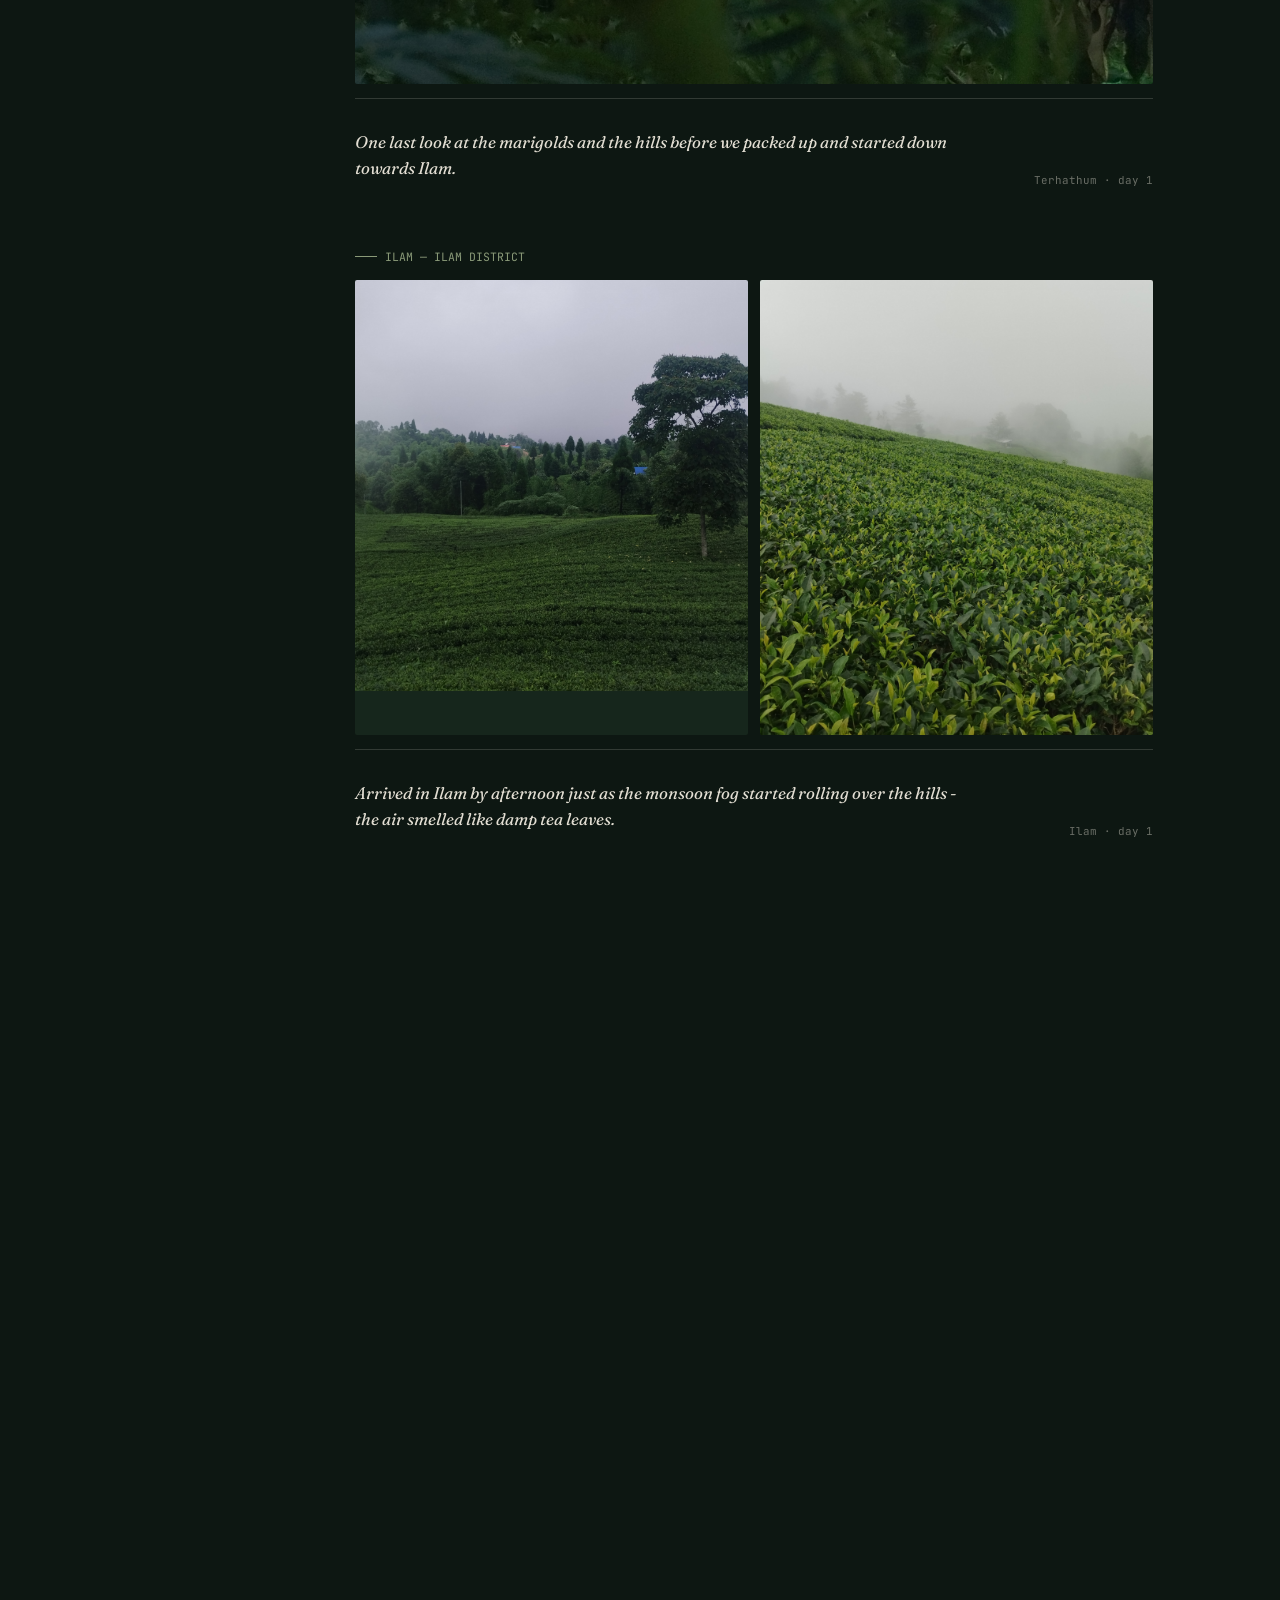
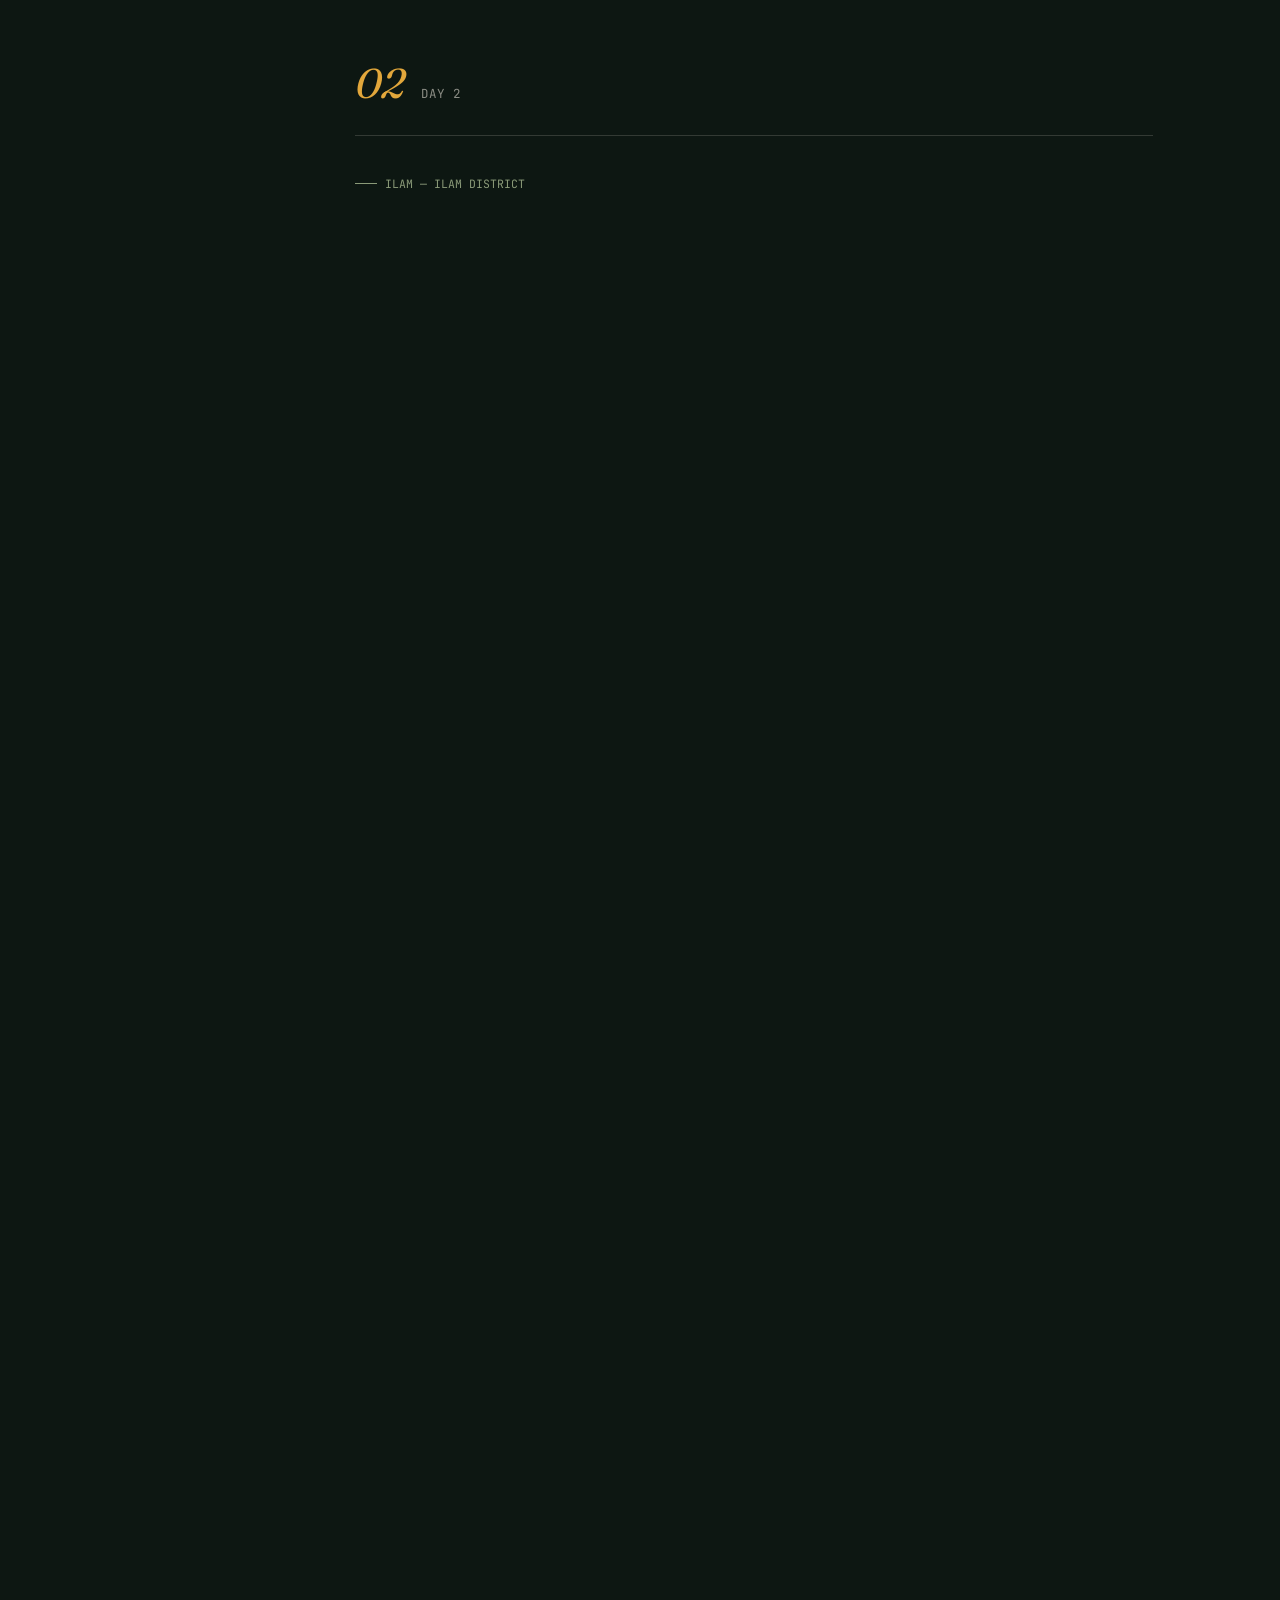
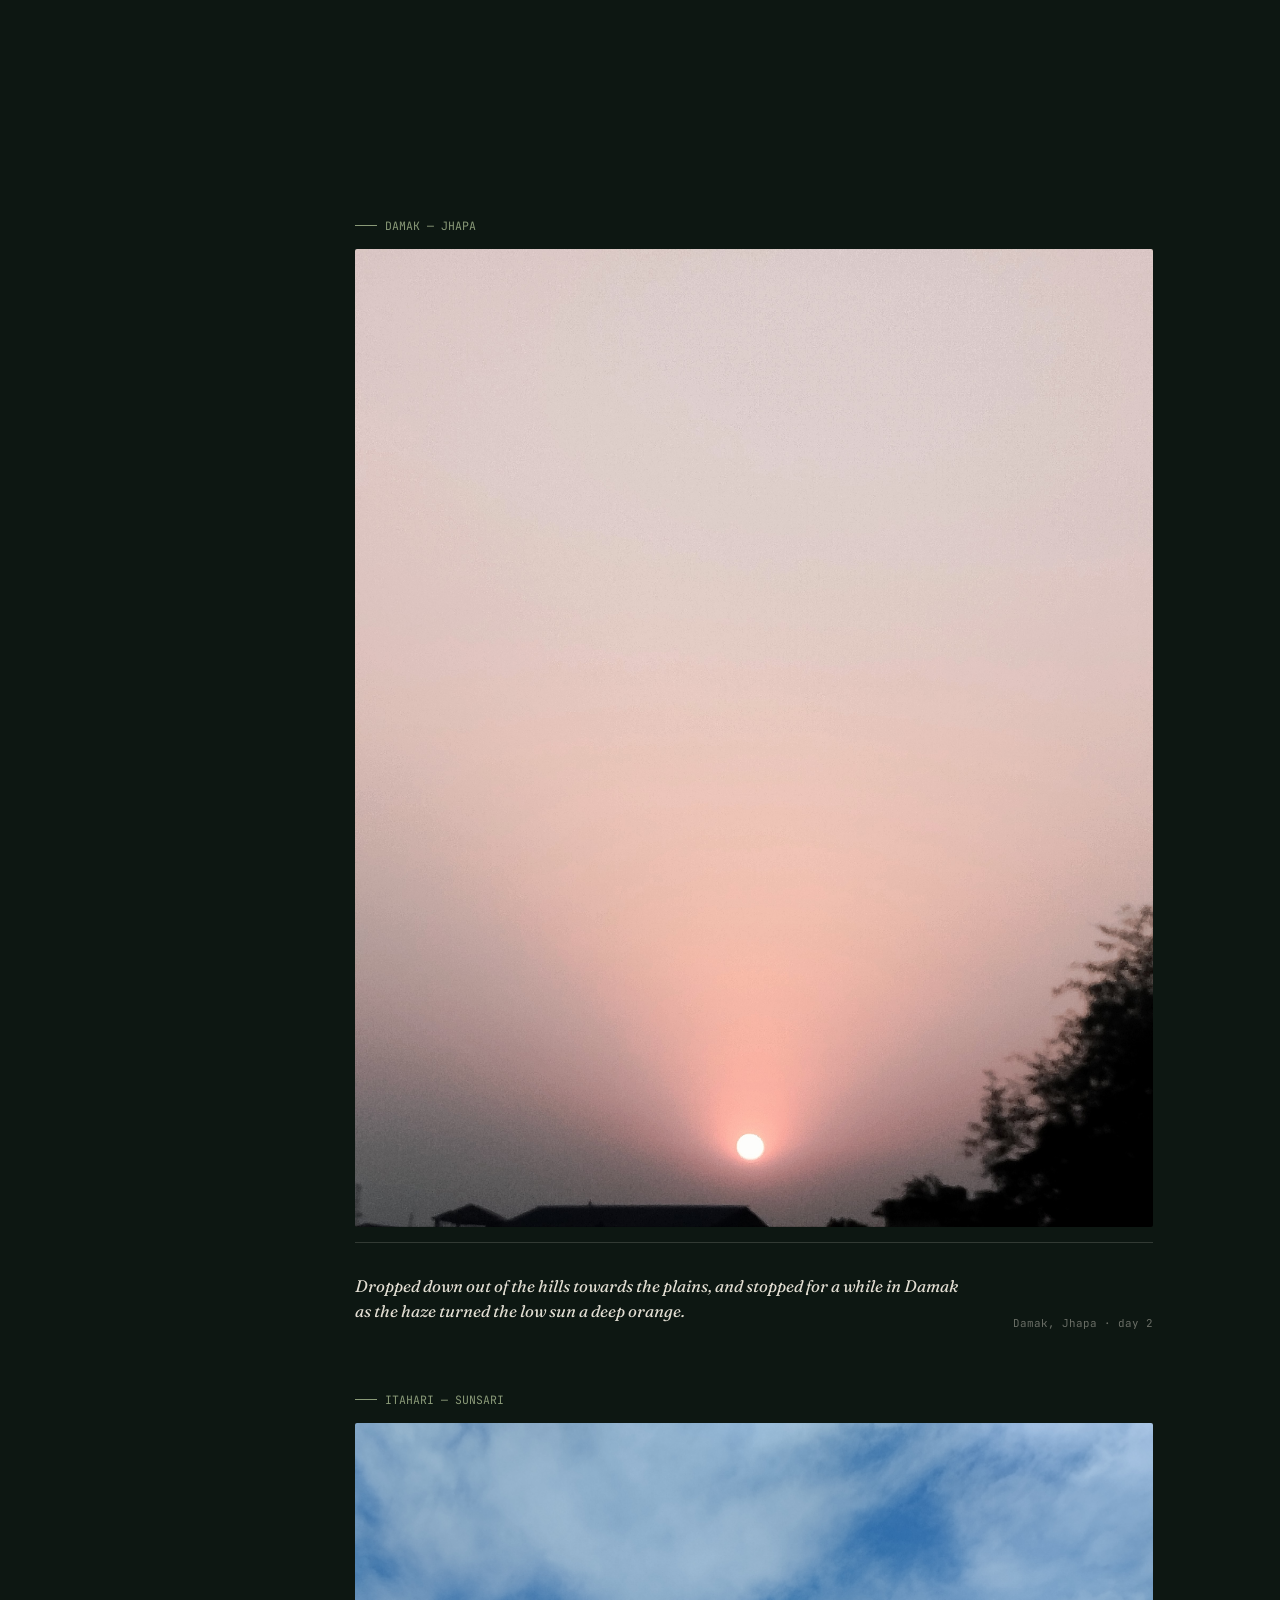
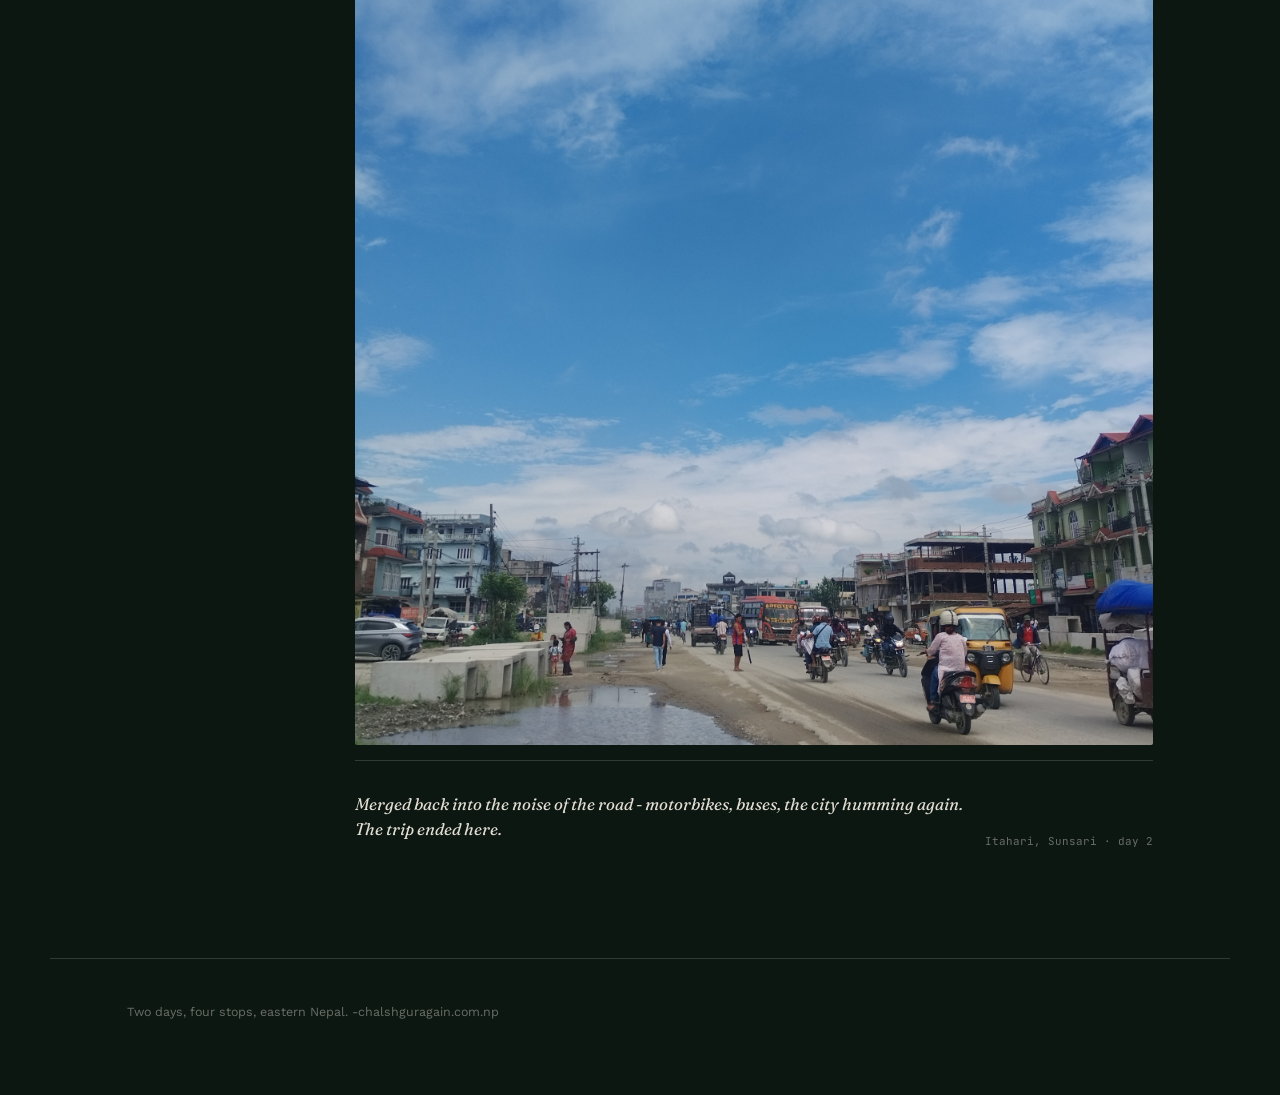
==== commit e877b9b5: "Clean up 2daytrip.html by removing comments Removed commented-out section for route rail." ====
--- a/2daytrip.html
+++ b/2daytrip.html
@@ -89,8 +89,6 @@
   @media (max-width: 860px){
     .journal{grid-template-columns:1fr; padding-top:2.5rem;}
   }
-
-  /* ---------- ROUTE RAIL ---------- */
   .route-rail{ position:relative; }
   .route-rail ol{ list-style:none; margin:0; padding:0; position:sticky; top:2.5rem; }
   .route-rail li{
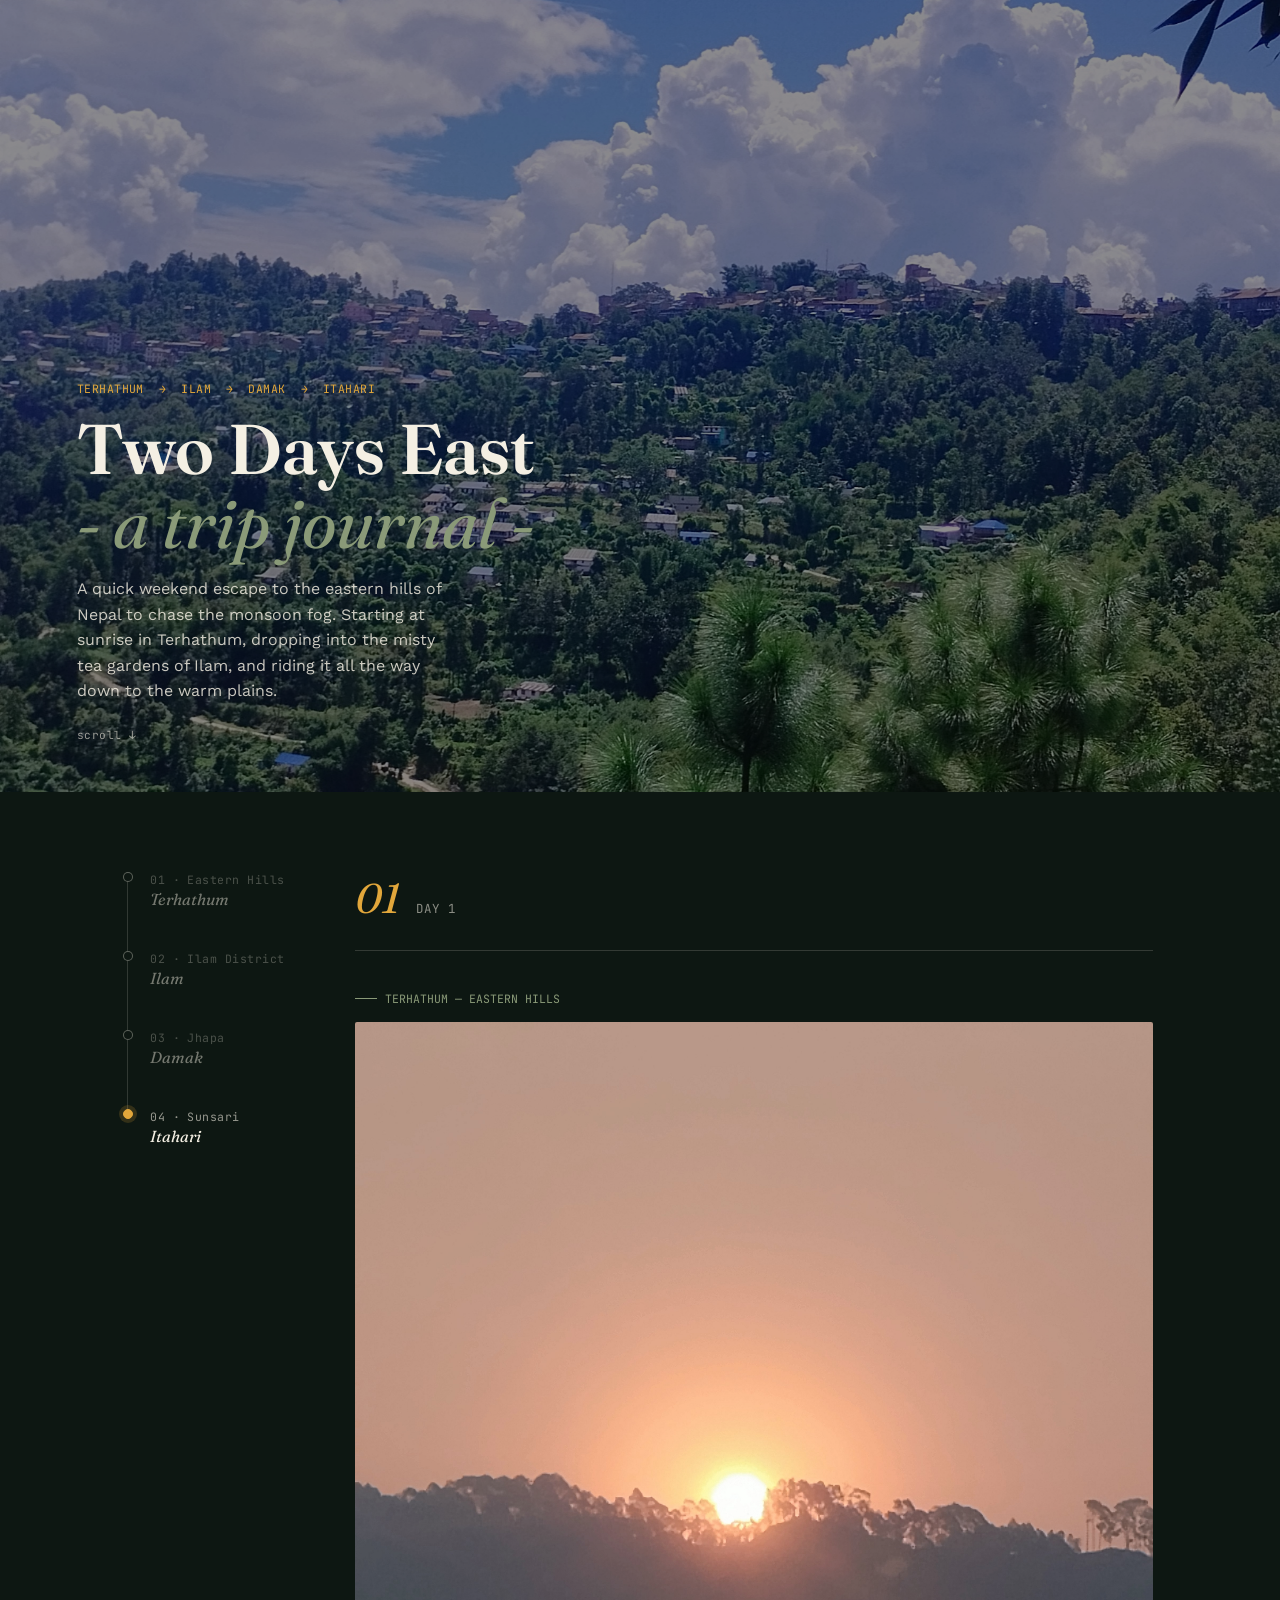
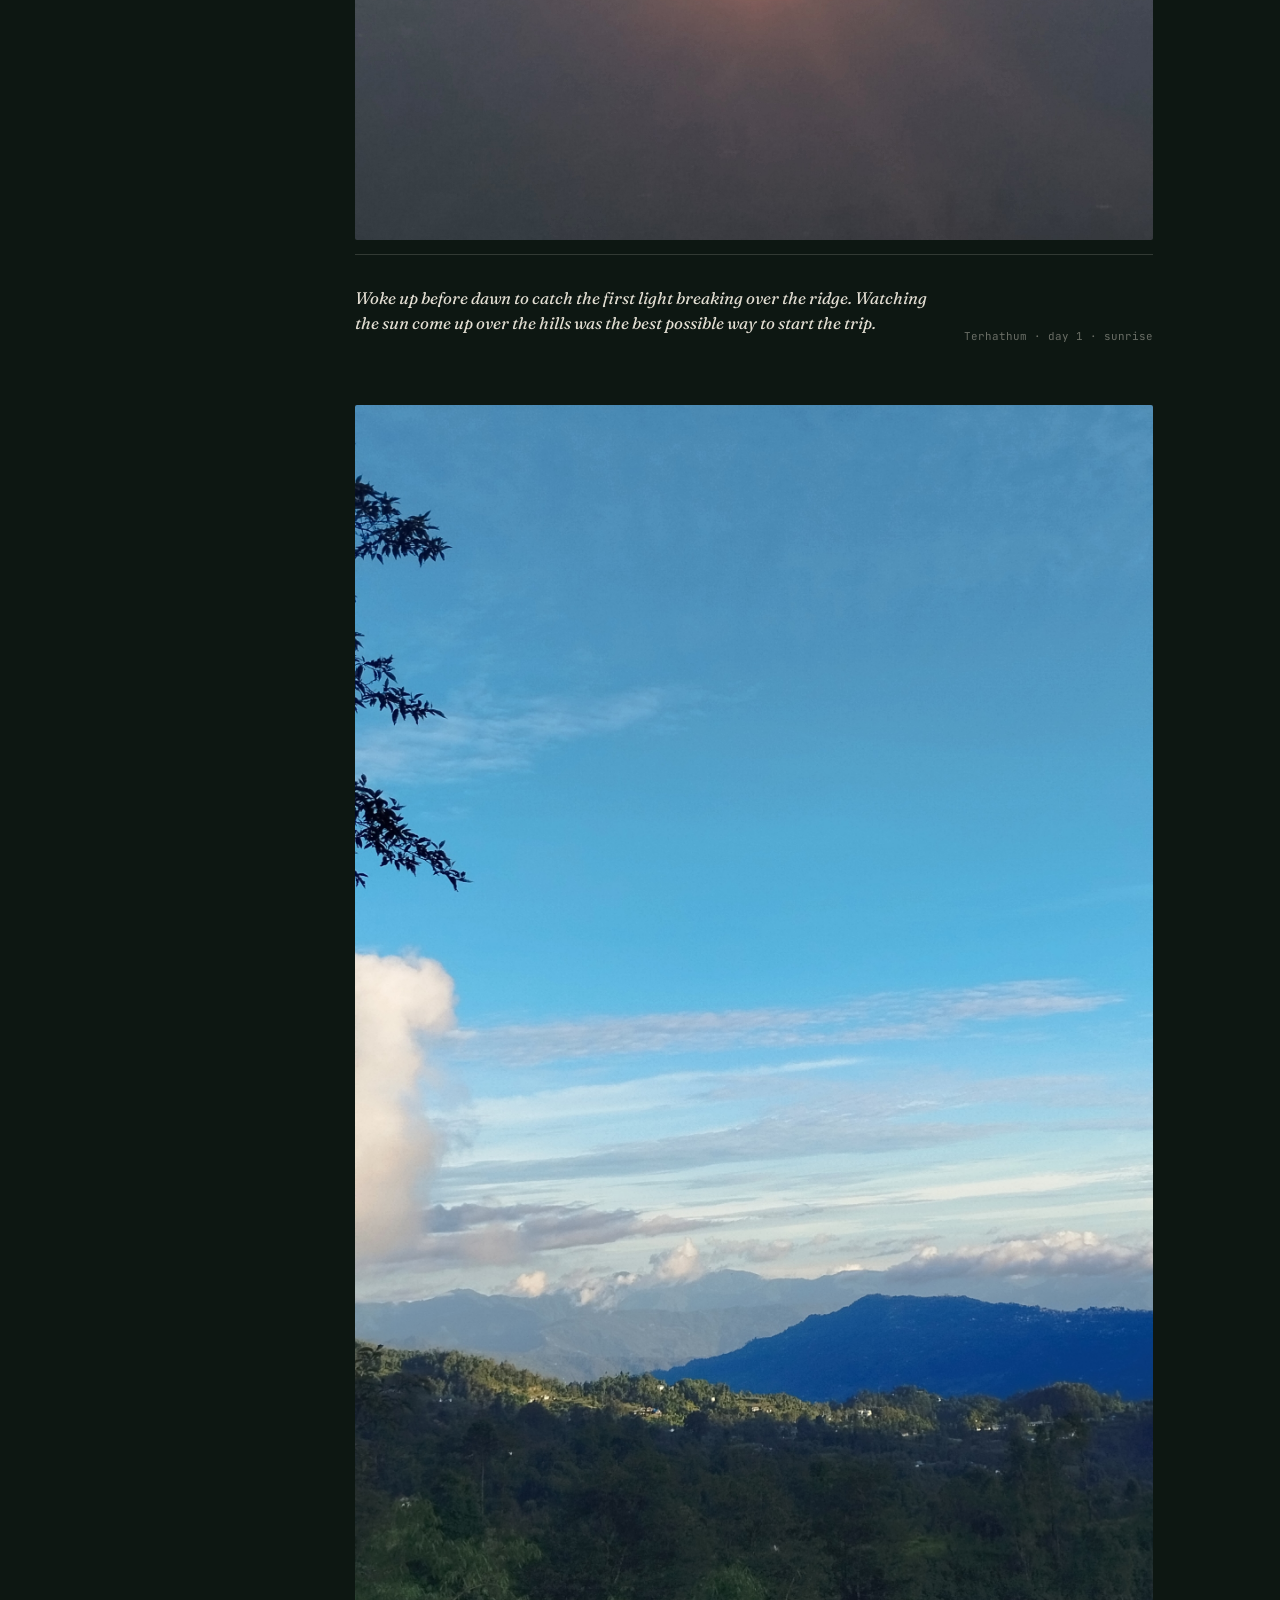
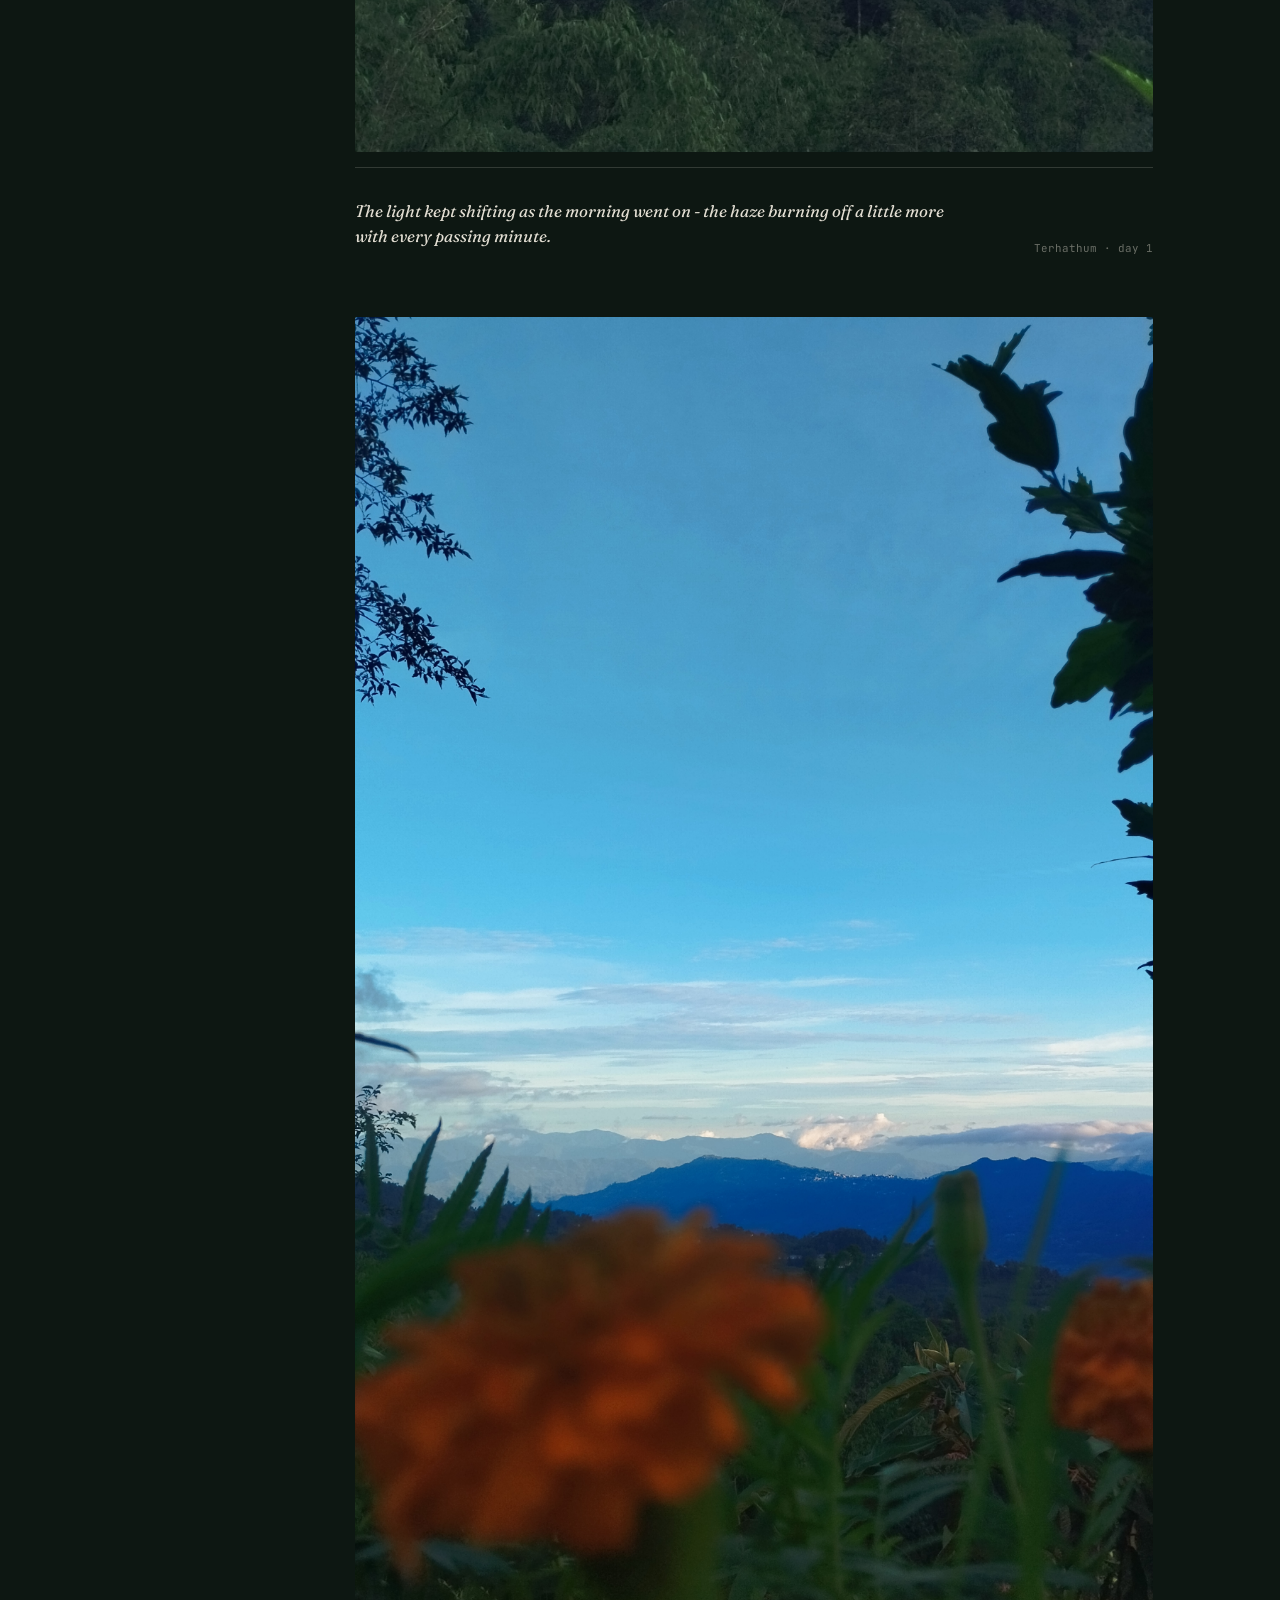
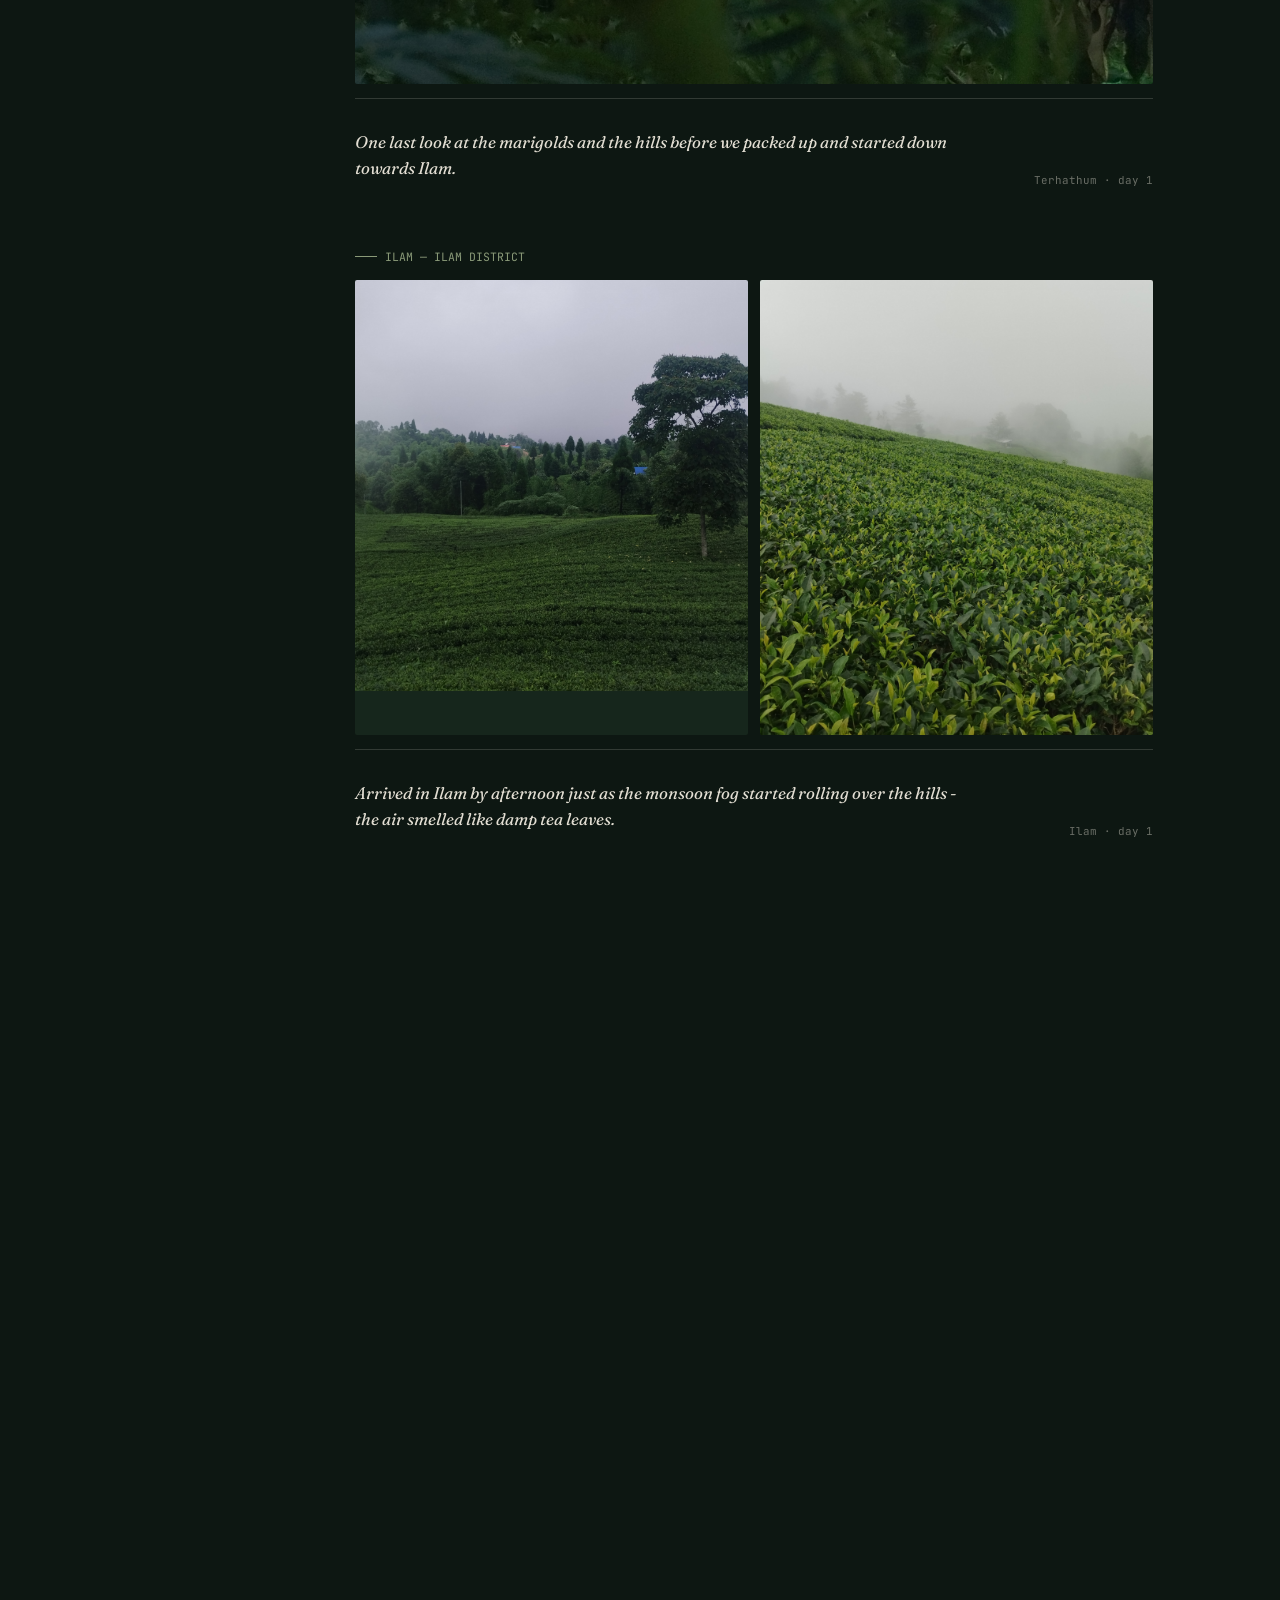
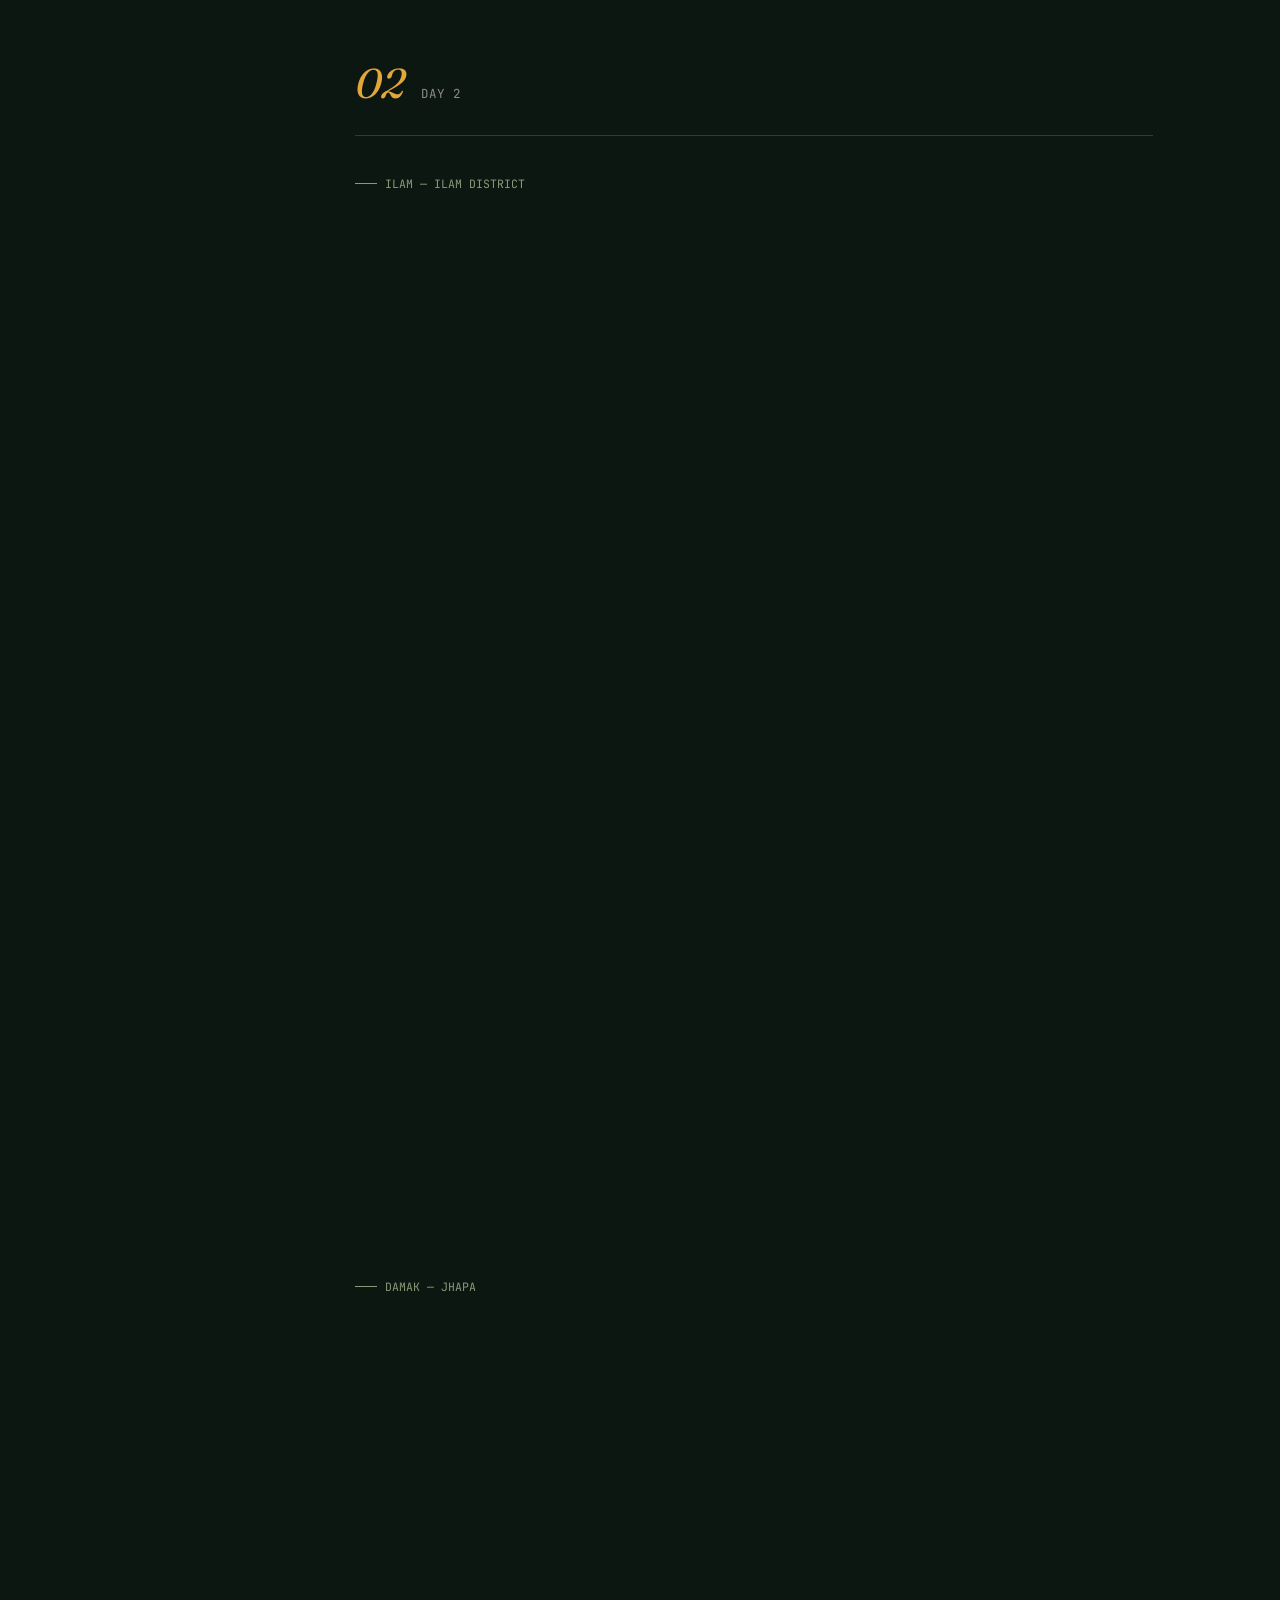
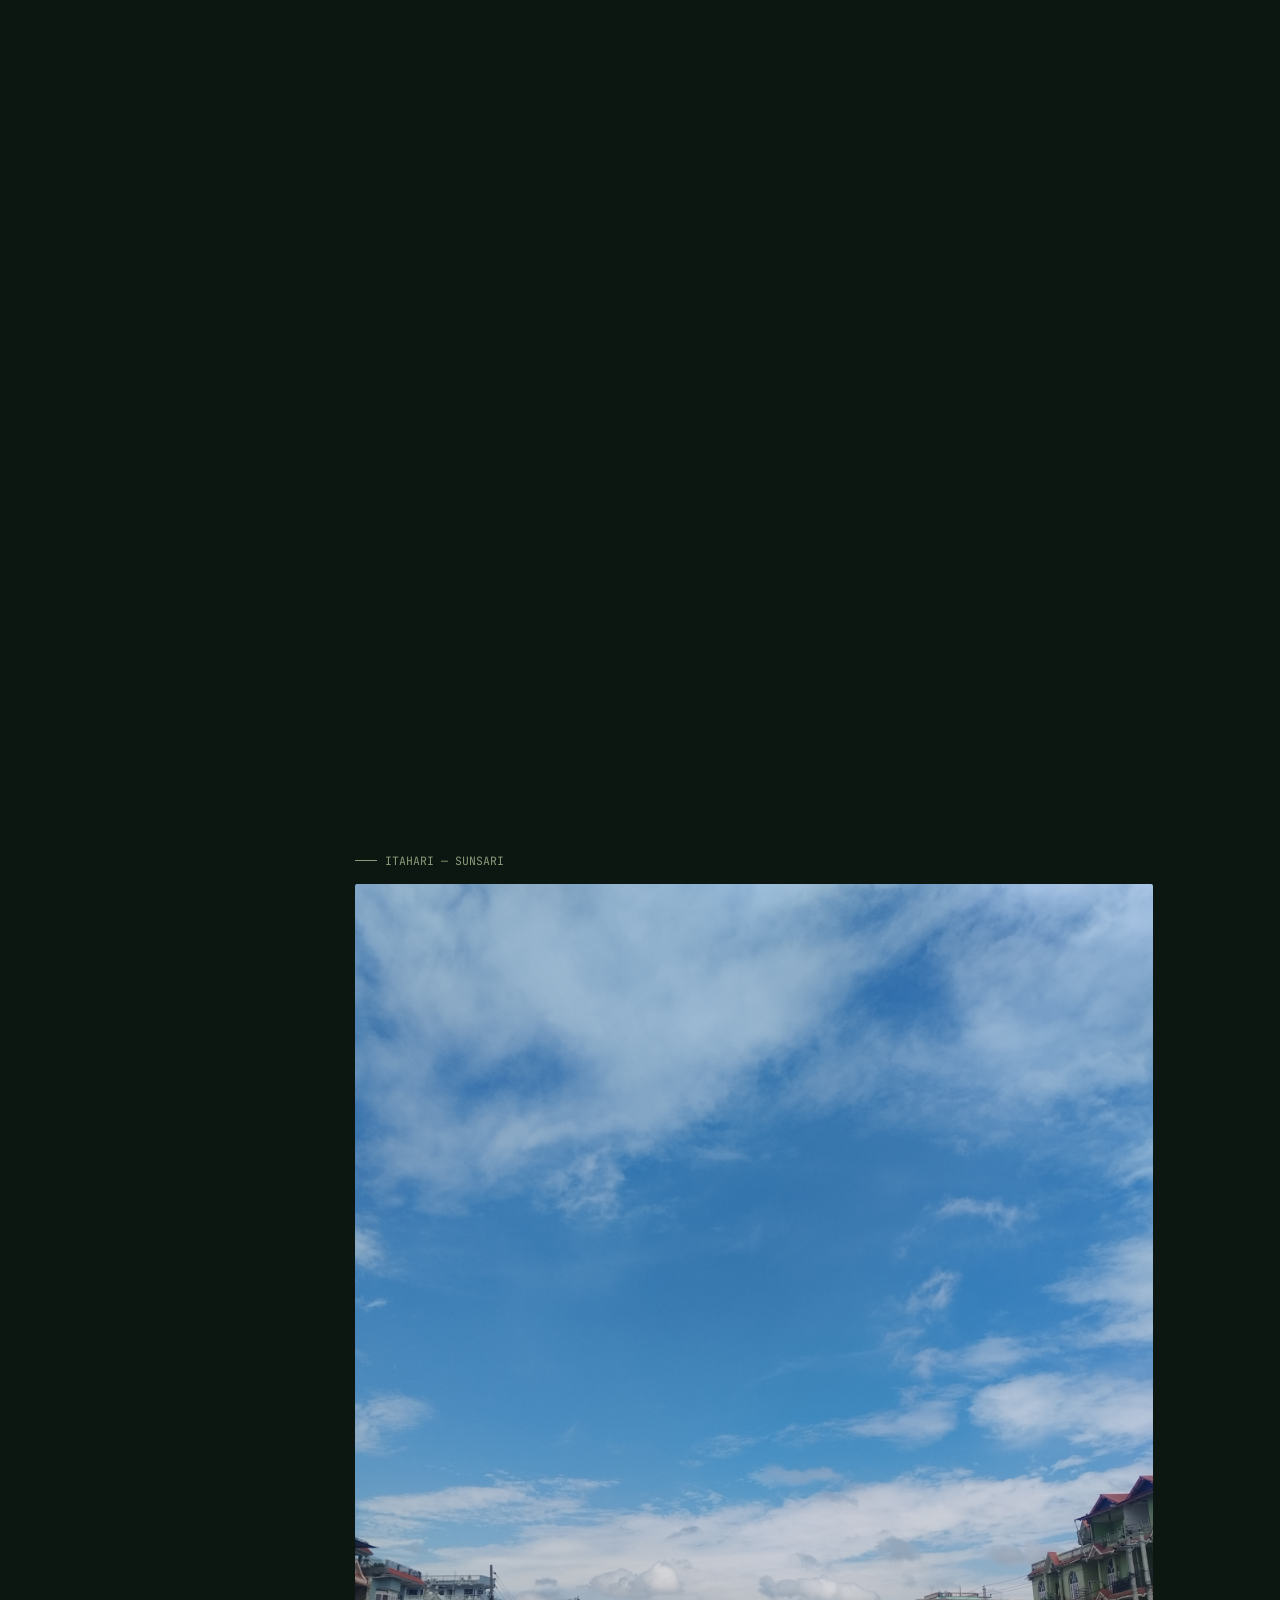
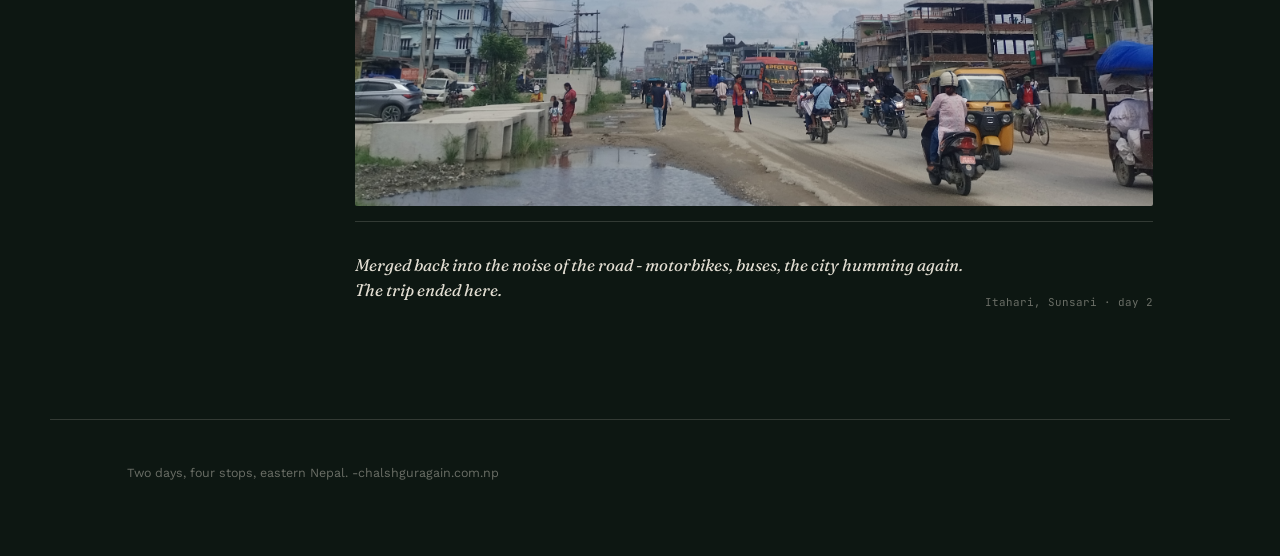
==== commit 42f9492b: "Update 2daytrip.html" ====
--- a/2daytrip.html
+++ b/2daytrip.html
@@ -156,7 +156,6 @@
   }
   .day-rule{ height:1px; background:var(--line); margin-bottom:2.5rem; }
 
-  /* ---------- STOP LABEL (within a day) ---------- */
   .stop-label{
     font-family:'JetBrains Mono', monospace;
     font-size:.72rem;
@@ -174,7 +173,6 @@
     background:var(--moss);
   }
 
-  /* ---------- ENTRY / PHOTO CARD ---------- */
   .entry{
     transition: opacity .7s ease, transform .7s ease;
     margin-bottom: 3.2rem;
@@ -182,13 +180,6 @@
     transform:translateY(24px);
   }
   .entry.is-visible{ opacity:1; transform:translateY(0); }
-
-  /*
-    FRAME: fixed % width + capped px height, image uses object-fit:contain
-    so the whole photo is always visible - nothing gets cropped off the
-    top/bottom/sides the way object-fit:cover was doing to portrait shots.
-    The pine background fills any empty letterbox space.
-  */
 .frame{
     border-radius:2px;
     cursor:zoom-in;
@@ -227,20 +218,17 @@
     font-size:.68rem;
   }
 
-  /* two-up grid for related shots of one moment */
   .cluster{
     display:grid; grid-template-columns:1fr 1fr; gap:.8rem;
   }
   @media (max-width:560px){ .cluster{grid-template-columns:1fr;} }
 
-  /* ---------- FOOTER ---------- */
   footer{
     max-width:var(--maxw); margin:0 auto; padding: 2rem 6vw 4rem;
     font-size:.78rem; color:rgba(244,239,227,.4);
     border-top:1px solid var(--line);
   }
 
-  /* ---------- LIGHTBOX ---------- */
   .lightbox{
     position:fixed; inset:0; background:rgba(13,23,18,.94);
     display:none; align-items:center; justify-content:center;
@@ -293,11 +281,6 @@
 </div>
 
 <script>
-/* ============================================================
-   1. THE ROUTE - the ordered stops of the trip.
-      Edit label / sub freely. Order here = order of the rail.
-   ============================================================ */
-  
 const STOPS = [
   { id:'terhathum', label:'Terhathum', sub:'Eastern Hills' },
   { id:'ilam',      label:'Ilam',      sub:'Ilam District' },
@@ -339,9 +322,9 @@
     caption:'Back out again the next morning - visibility dropped to a few meters, the whole plantation wrapped in a quiet blanket of white.',
     meta:'Ilam · day 2' },
 
-   { day:2, stop:'ilam', src:'videos/Video_tea2.mp4', type:'video', alt:'Wonderful garden, clip one',
+   /*{ day:2, stop:'ilam', src:'videos/Video_tea2.mp4', type:'video', alt:'Wonderful garden, clip one',
   caption:'A quick clip of tea garden - how it looks from near.',
-  meta:'Ilam · day 2 · video' },
+  meta:'Ilam · day 2 · video' },*/
   
   { day:2, stop:'damak', src:'images/Sunrise_DMK.jpg',
     alt:'Hazy sunrise over rooftops in Damak, Jhapa',
@@ -365,9 +348,6 @@
   routeListEl.appendChild(li);
 });
 
-// Turns one TRIP item (or one cluster entry) into an <img> or <video> tag.
-// No autoplay attribute here - play/pause is handled by revealObserver below,
-// so a video only starts once it's actually scrolled into view.
 function mediaTag(item){
   if (item.type === 'video') {
     return `<video src="${item.src}" muted loop playsinline controls preload="metadata"></video>`;
@@ -420,6 +400,7 @@
   entriesEl.appendChild(entry);
 });
 
+  
 // Reveal-on-scroll + play/pause any video inside the entry as it enters/leaves view
 const revealObserver = new IntersectionObserver((entries) => {
   entries.forEach(e => {
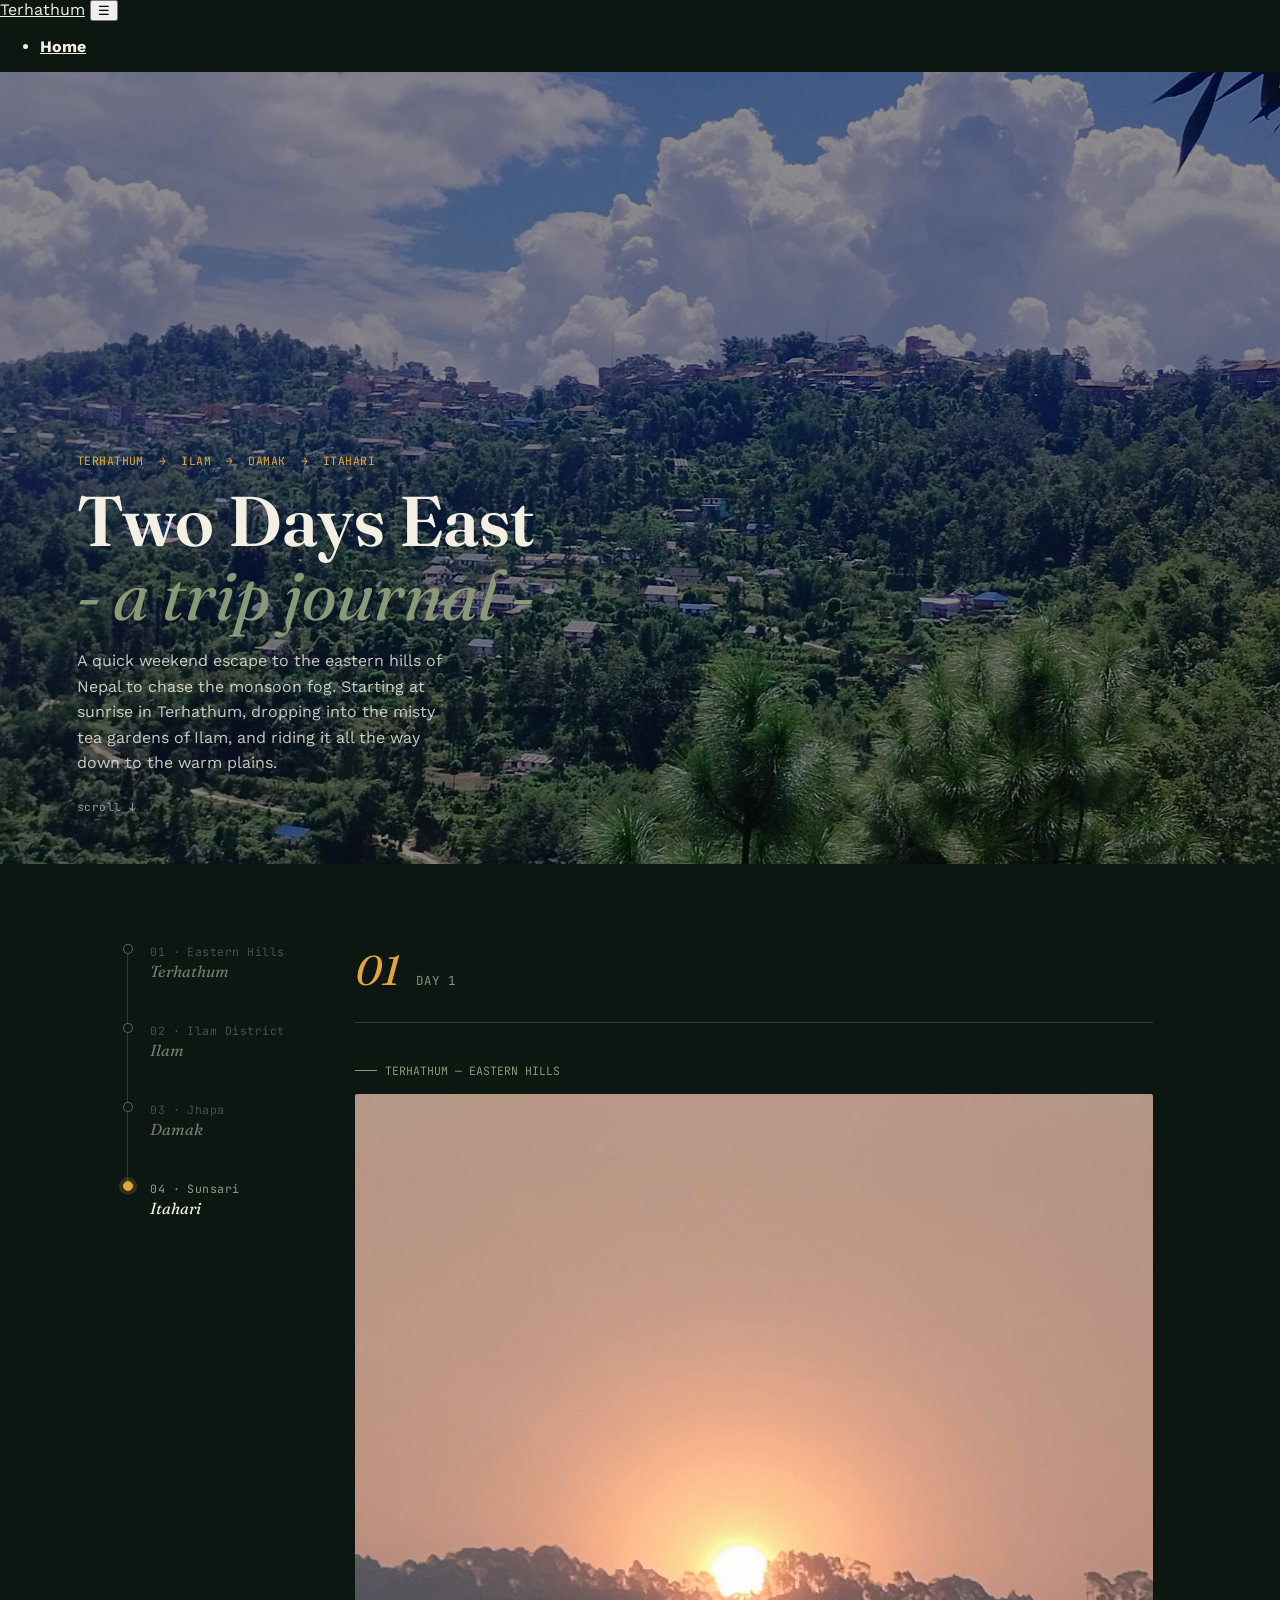
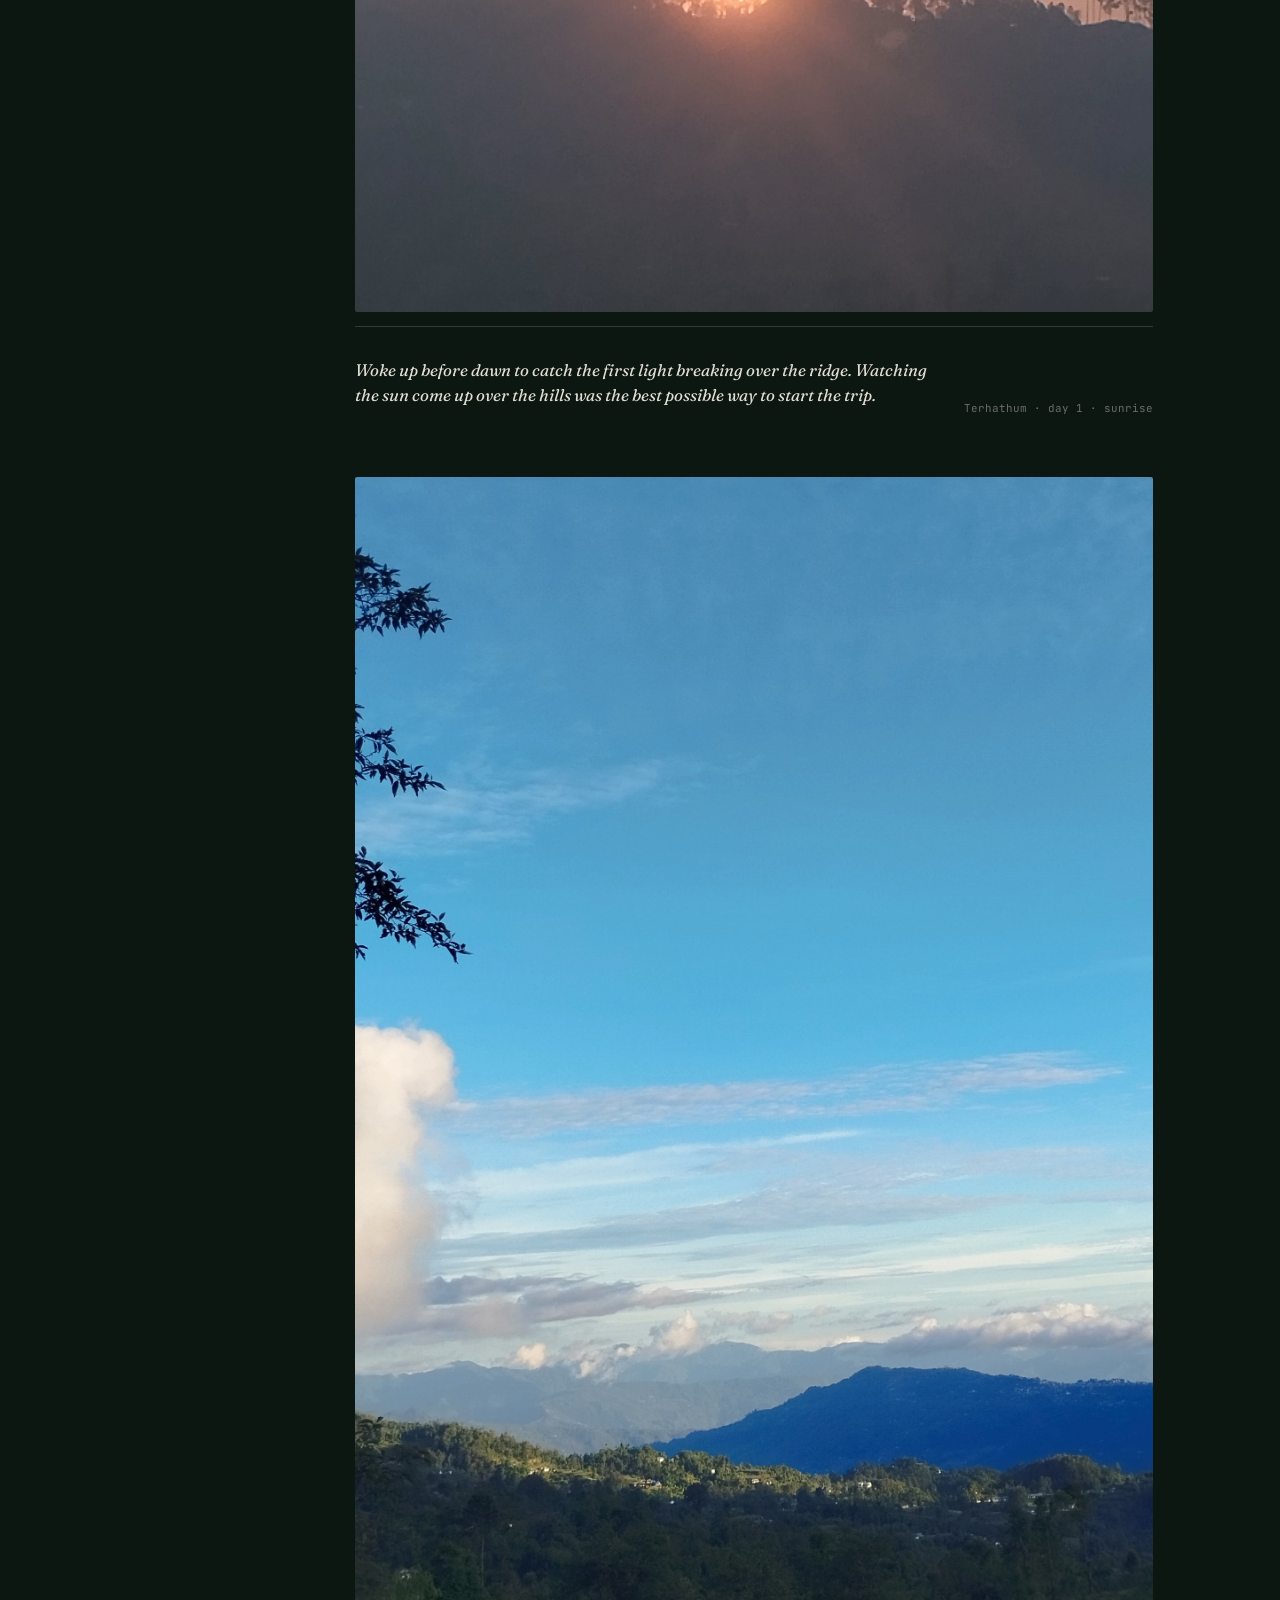
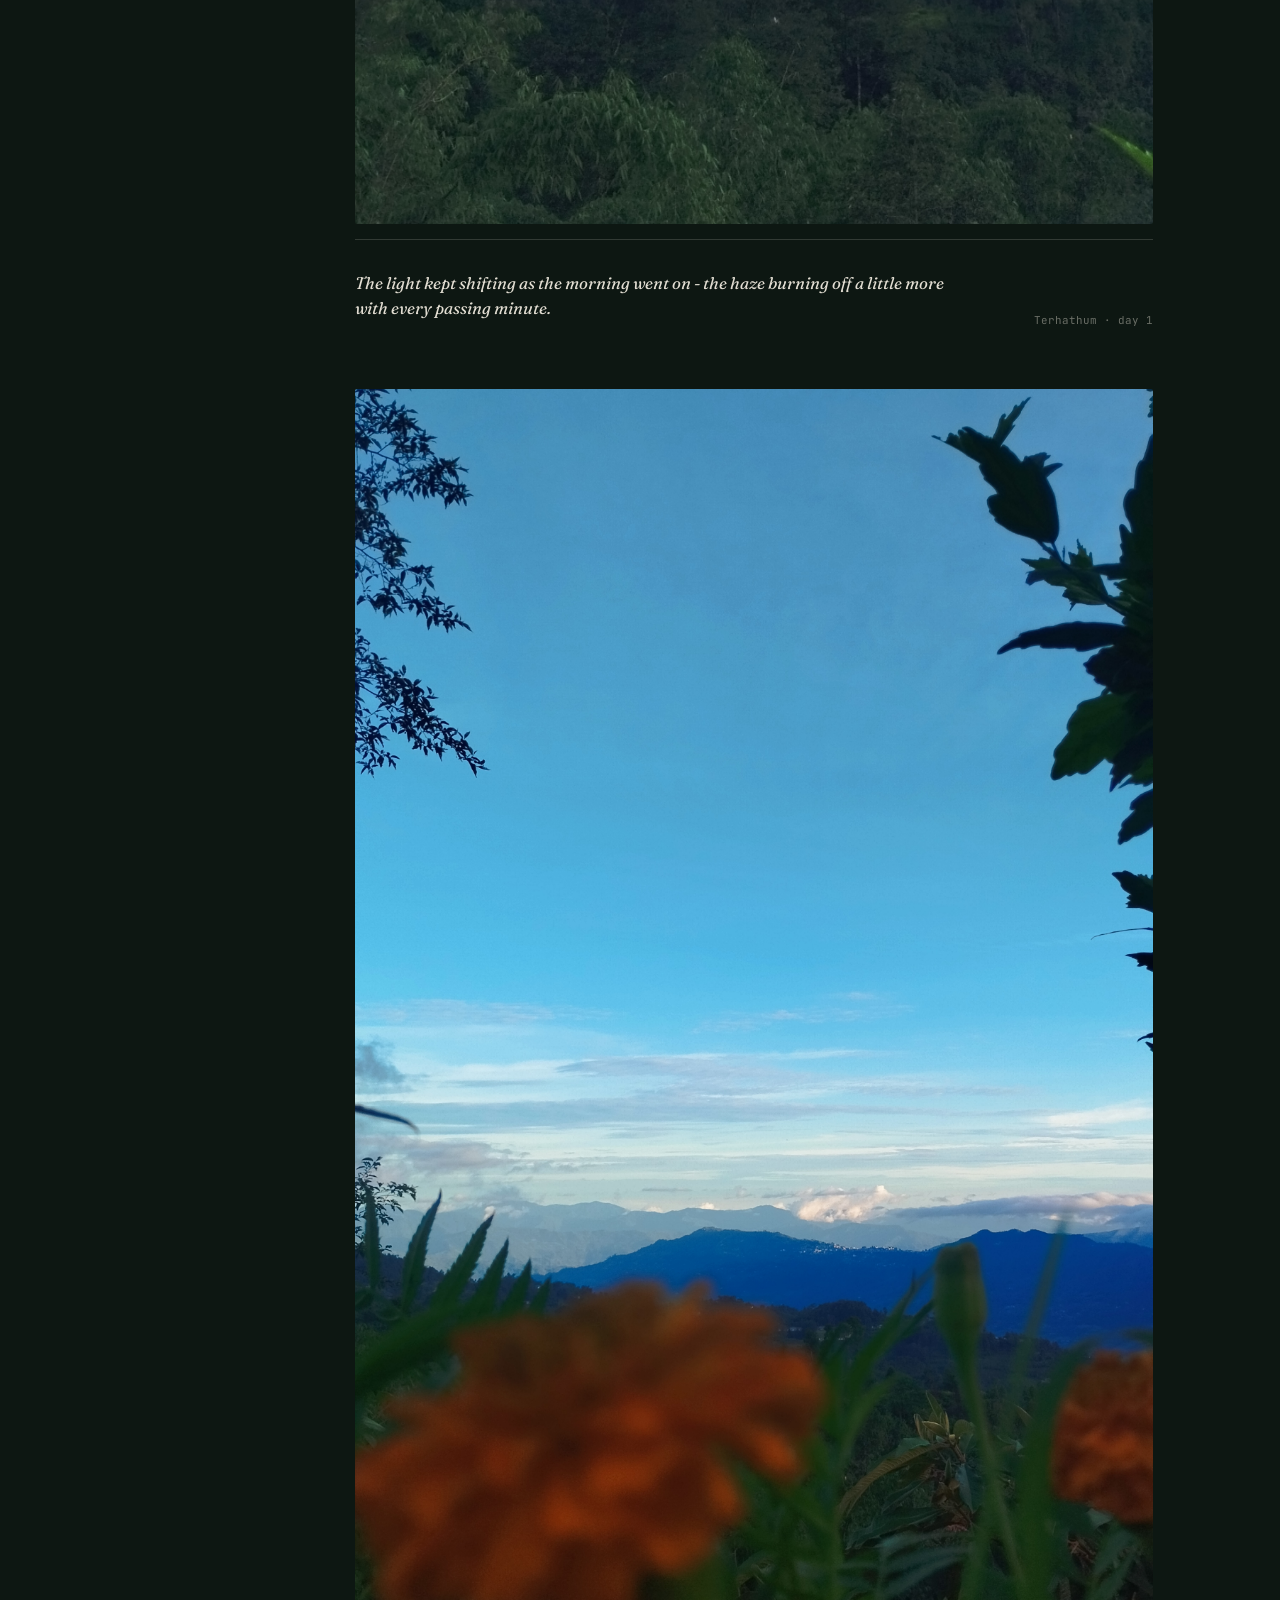
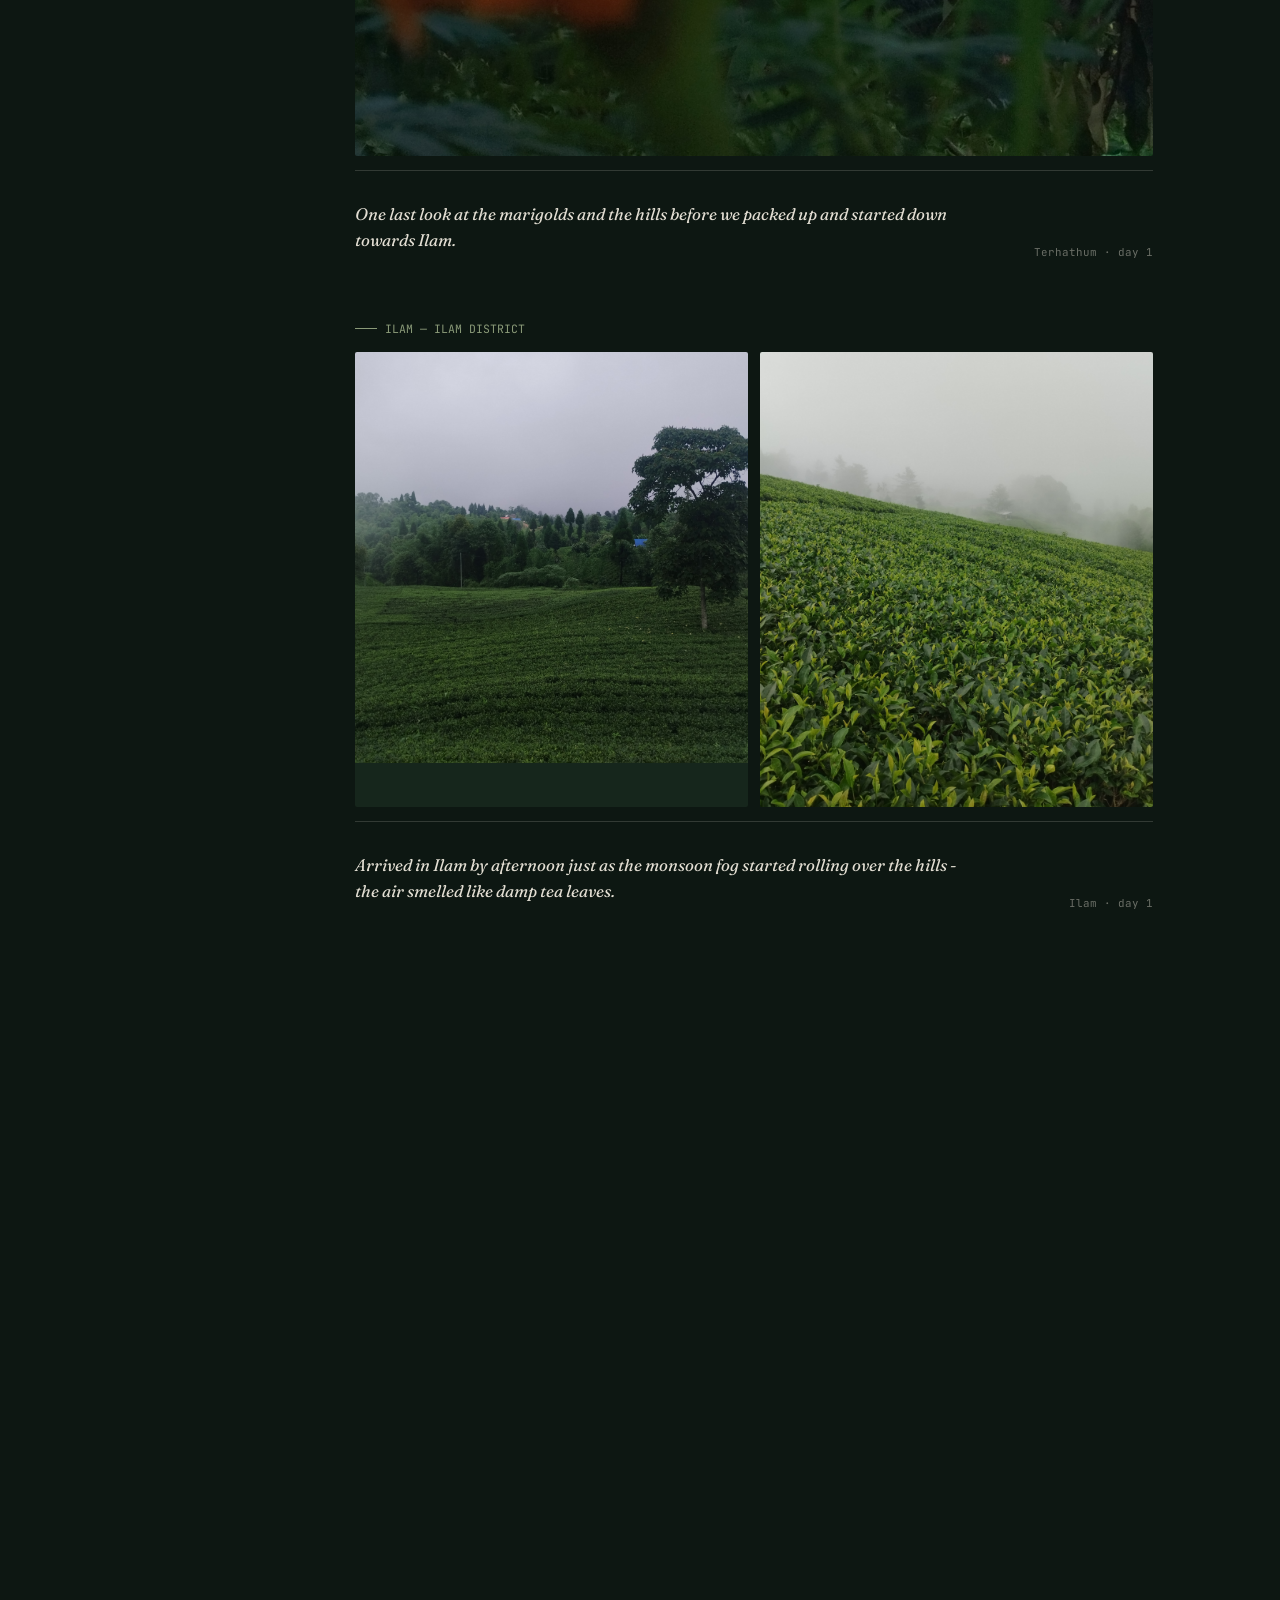
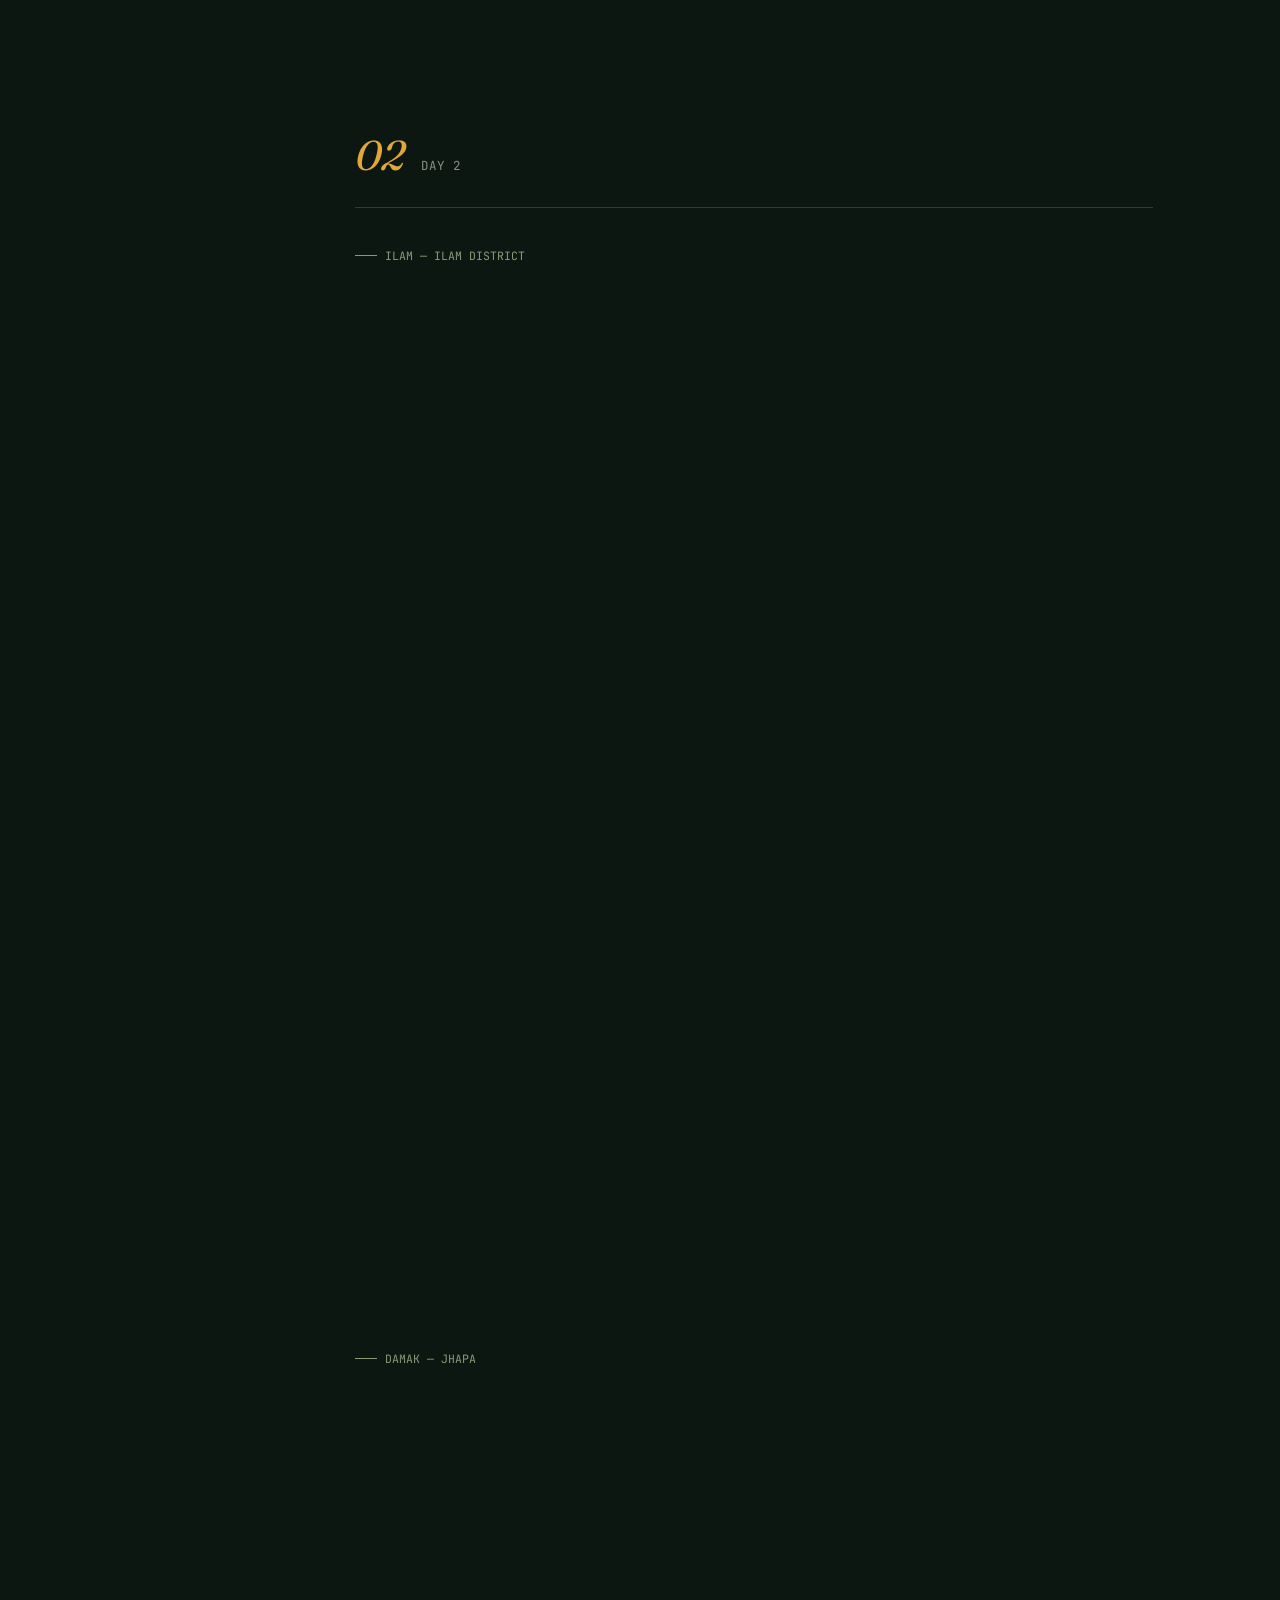
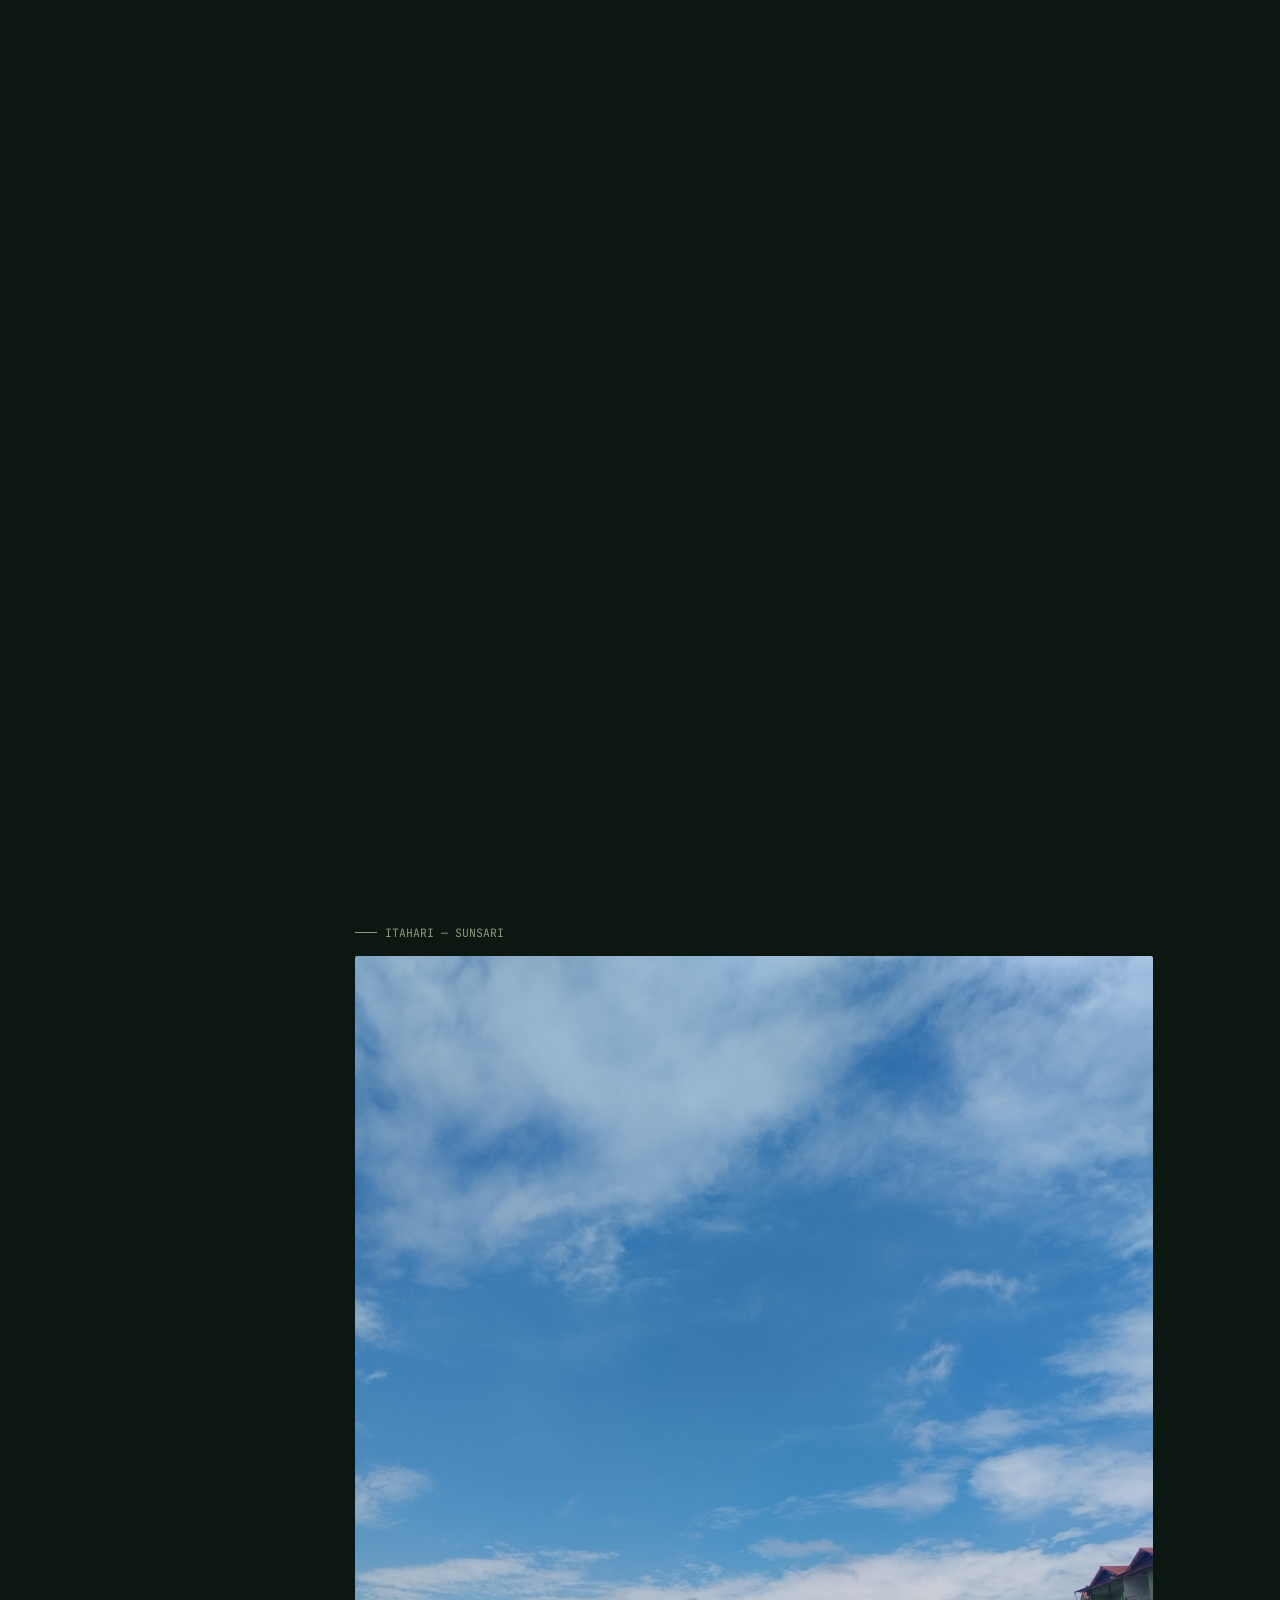
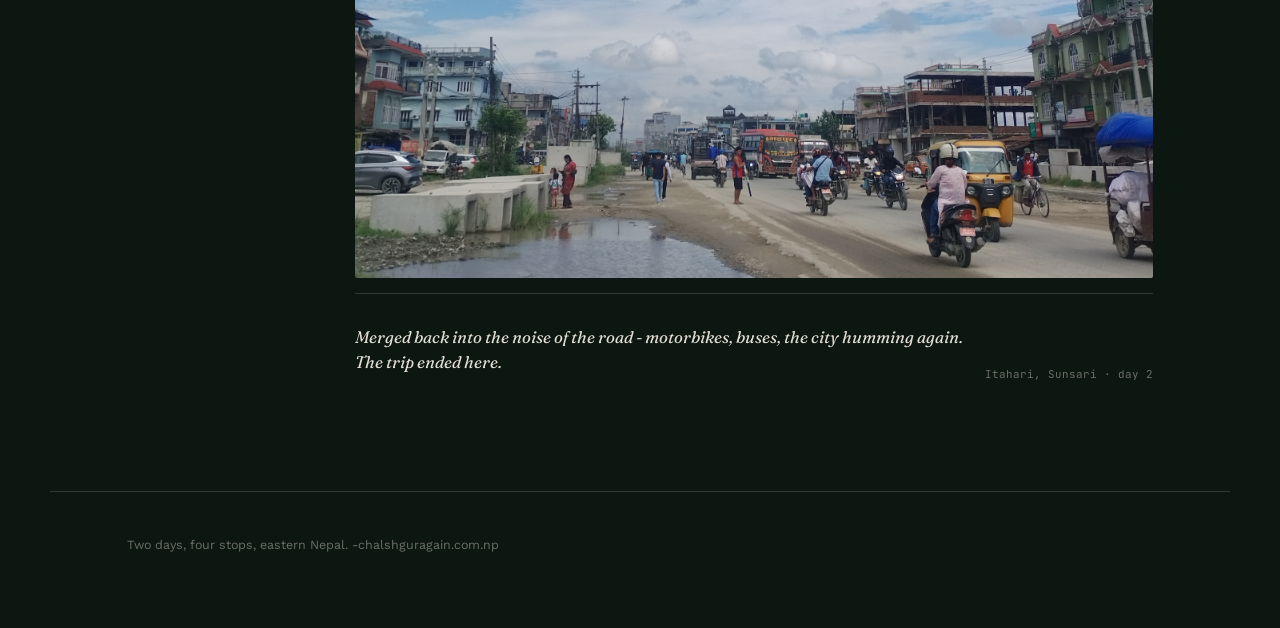
==== commit 010ebefc: "Update 2daytrip.html" ====
--- a/2daytrip.html
+++ b/2daytrip.html
@@ -9,6 +9,14 @@
 <link rel="preconnect" href="https://fonts.gstatic.com" crossorigin>
 <link href="https://fonts.googleapis.com/css2?family=Fraunces:ital,wght@0,400;0,600;1,400;1,500&family=Work+Sans:wght@300;400;500;600&family=JetBrains+Mono:wght@400;500&display=swap" rel="stylesheet">
 
+<nav class="site-nav" id="siteNav">
+  <a class="brand" href="#top">Terhathum</a>
+  <button class="nav-toggle" id="navToggle" aria-label="Toggle navigation" aria-expanded="false" aria-controls="navLinks">☰</button>
+  <ul id="navLinks">
+    <li><a href="index.html"><strong>Home</strong></a></li>
+  </ul>
+</nav>
+  
 <style>
   :root{
     --pine:#16261C;
@@ -355,7 +363,6 @@
   return `<img src="${item.src}" alt="${item.alt || ''}" loading="lazy">`;
 }
 
-// Build entries, grouped by day, with stop sub-labels when the stop changes
 let lastDay = null, lastStop = null;
 TRIP.forEach(item => {
   if (item.day !== lastDay) {
@@ -401,7 +408,6 @@
 });
 
   
-// Reveal-on-scroll + play/pause any video inside the entry as it enters/leaves view
 const revealObserver = new IntersectionObserver((entries) => {
   entries.forEach(e => {
     if (e.isIntersecting) {
@@ -438,7 +444,6 @@
     lightbox.classList.add('open');
   }
 });
-
 document.getElementById('lightboxClose').addEventListener('click', () => lightbox.classList.remove('open'));
 lightbox.addEventListener('click', (e) => { if (e.target === lightbox) lightbox.classList.remove('open'); });
 document.addEventListener('keydown', (e) => { if (e.key === 'Escape') lightbox.classList.remove('open'); });
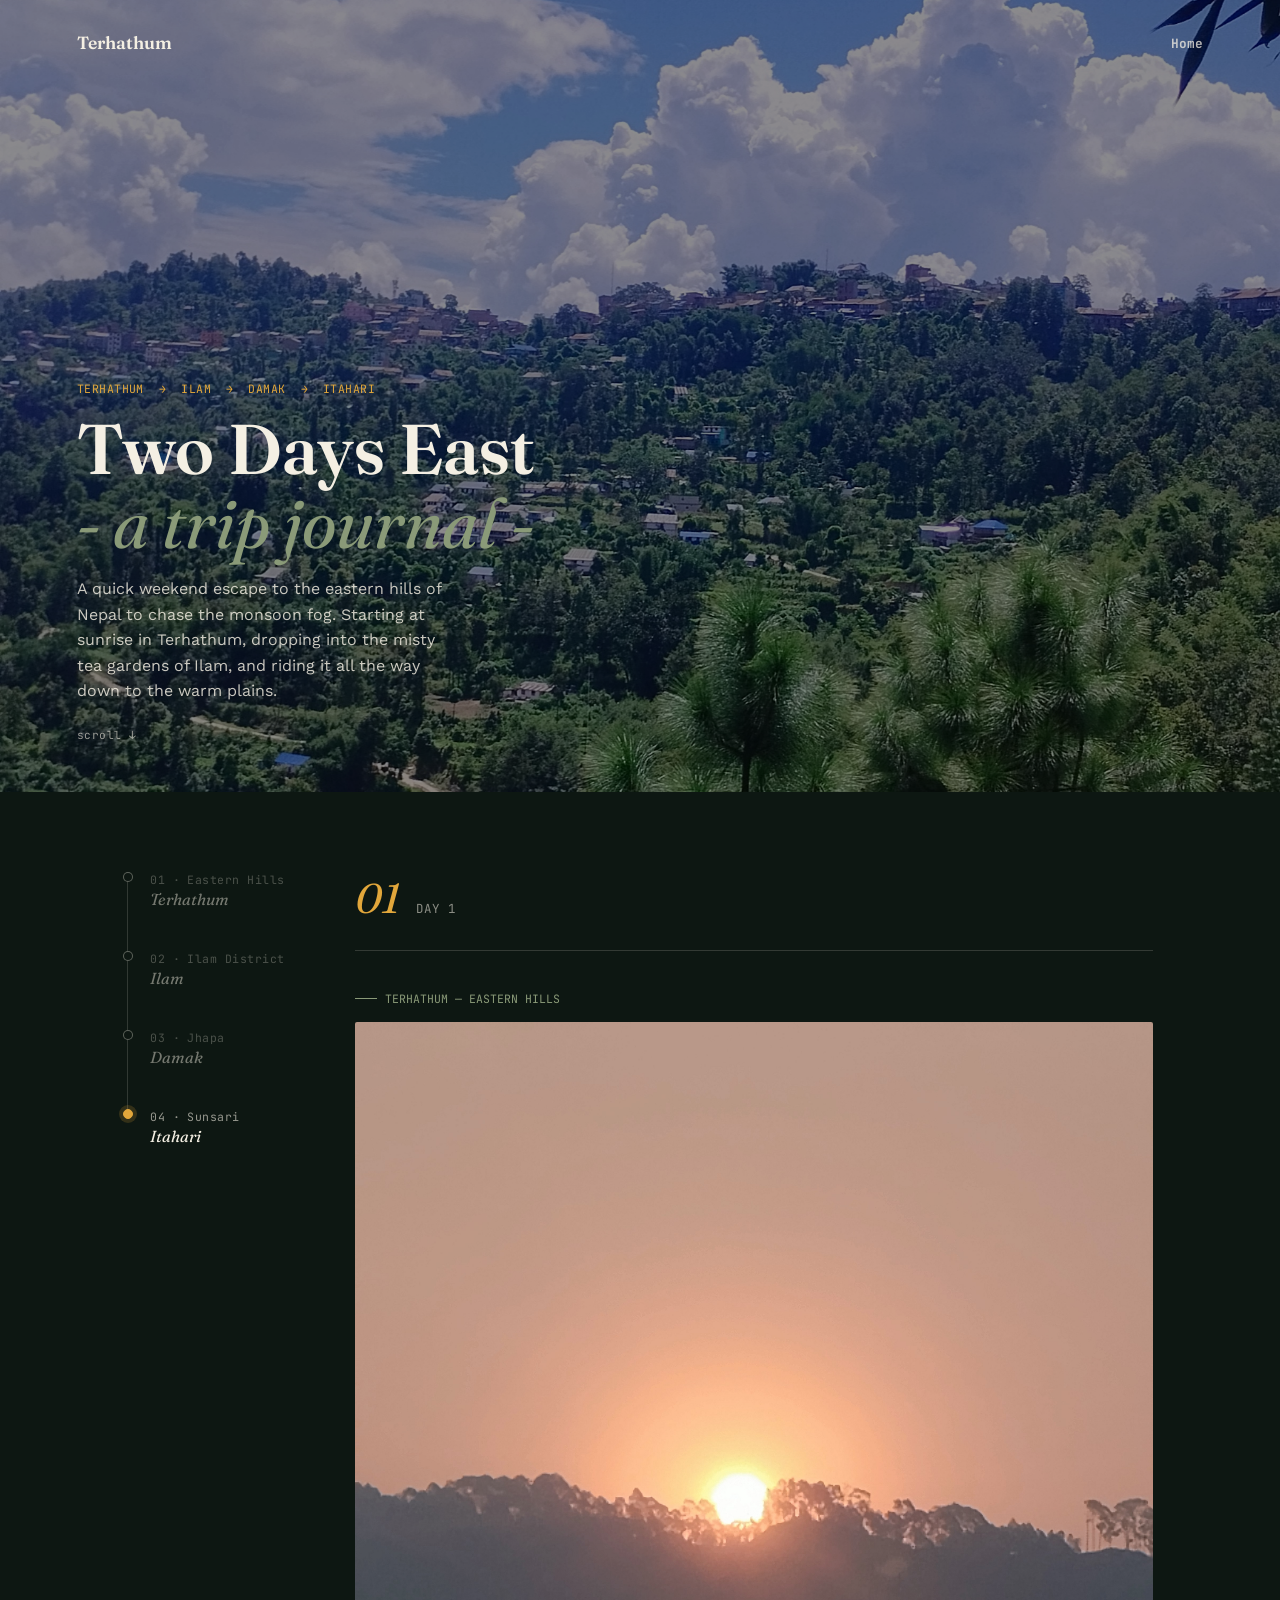
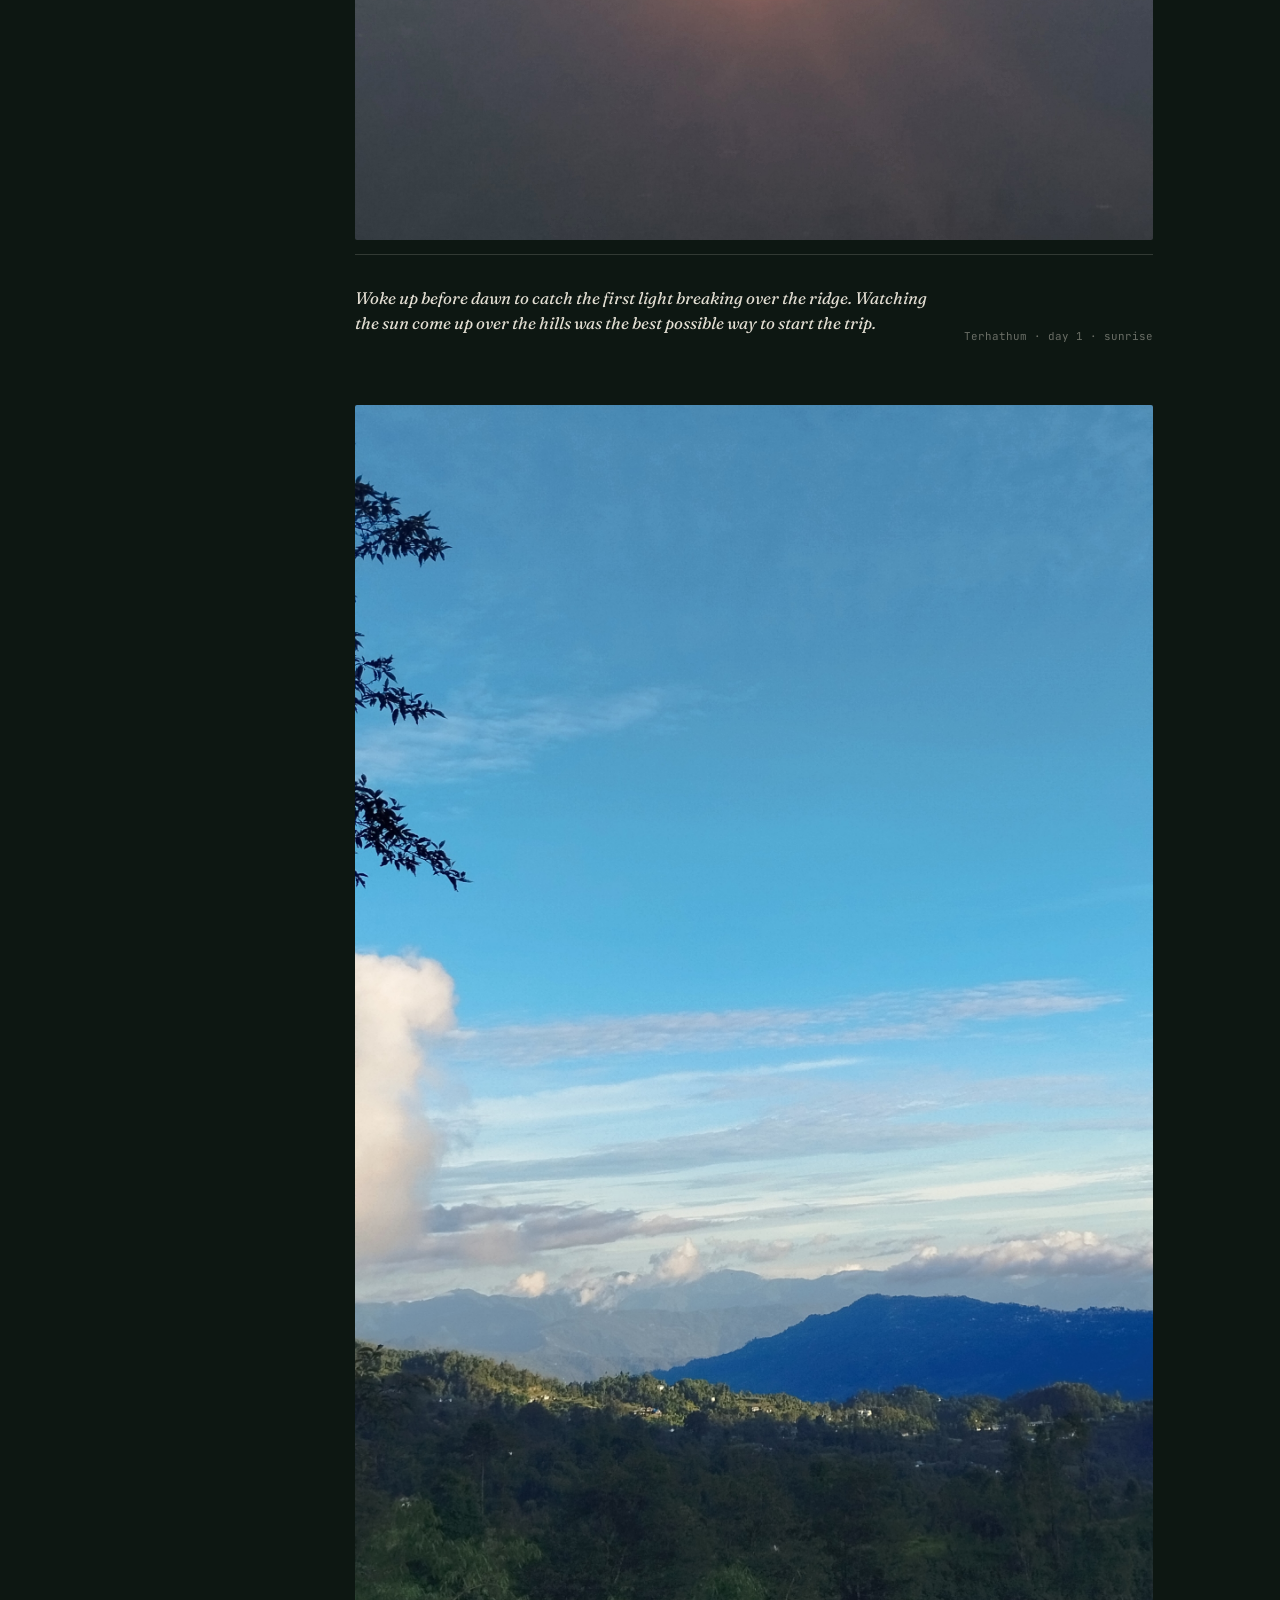
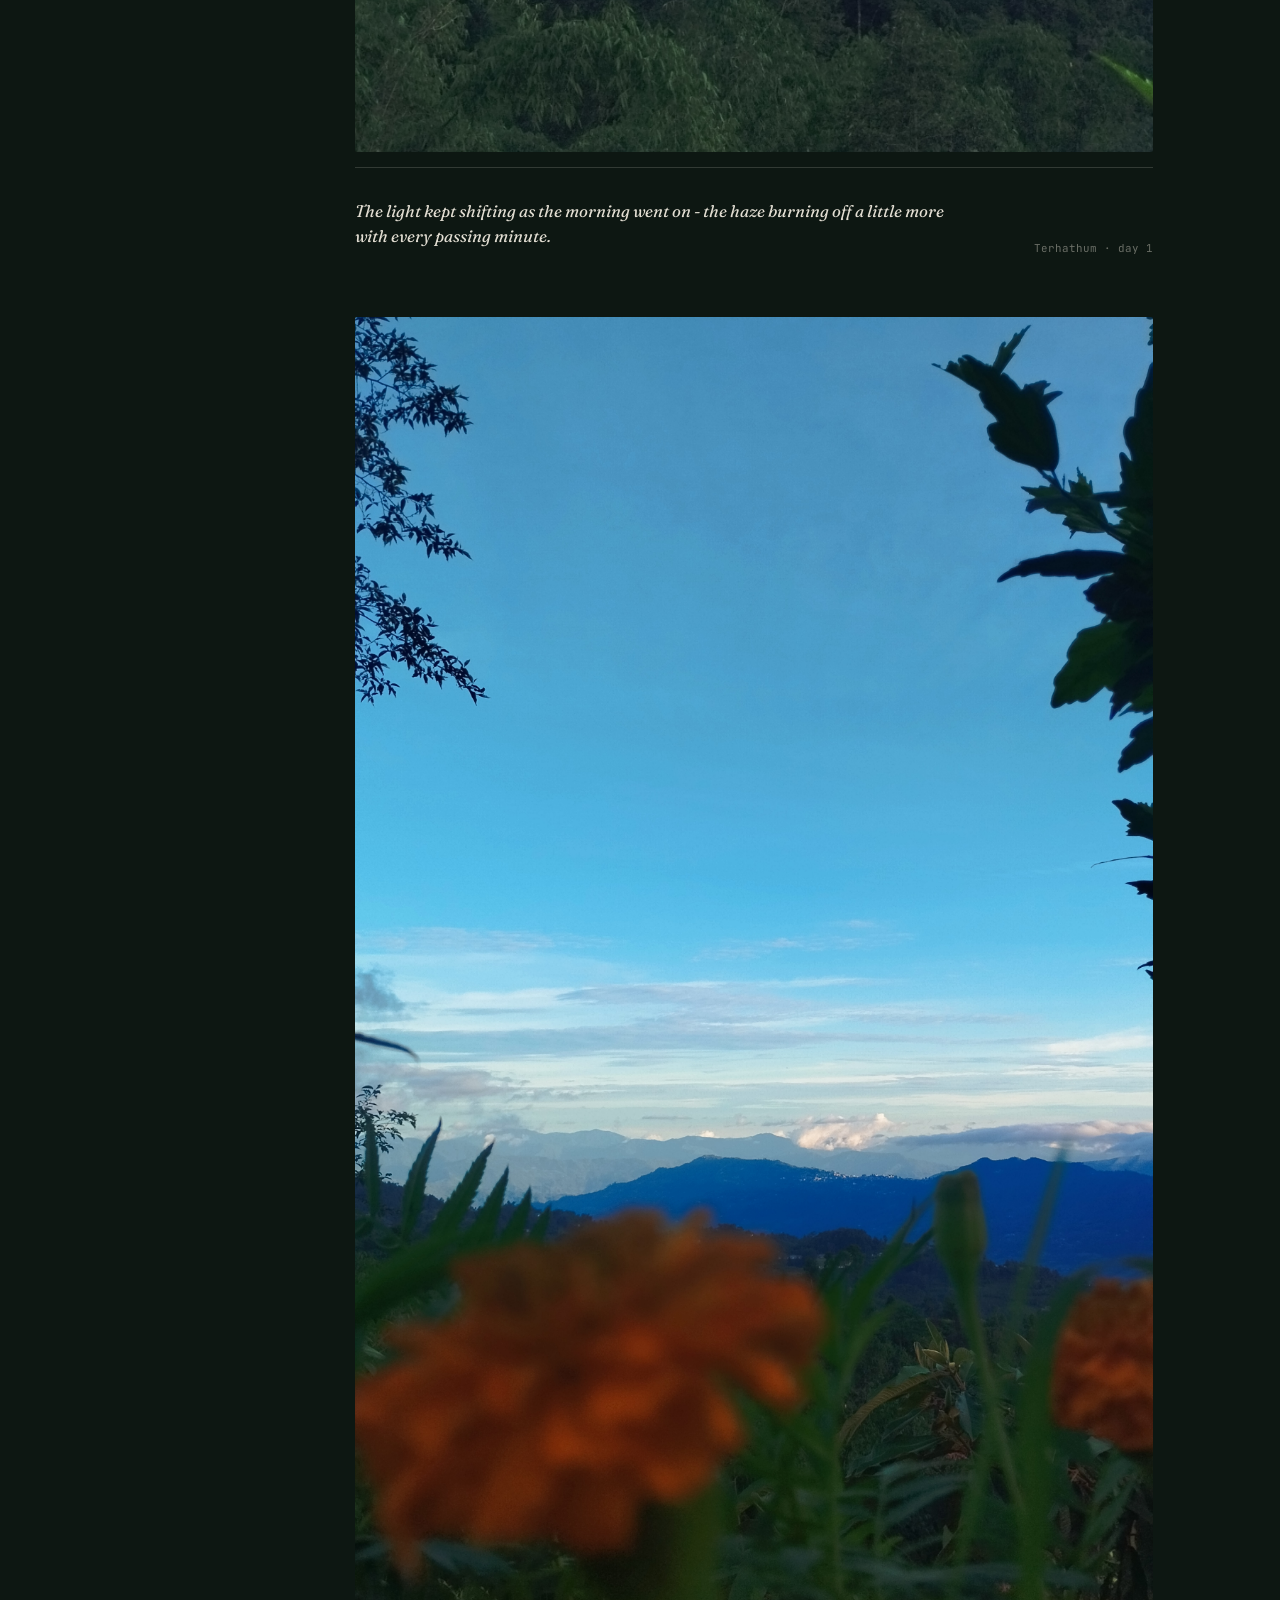
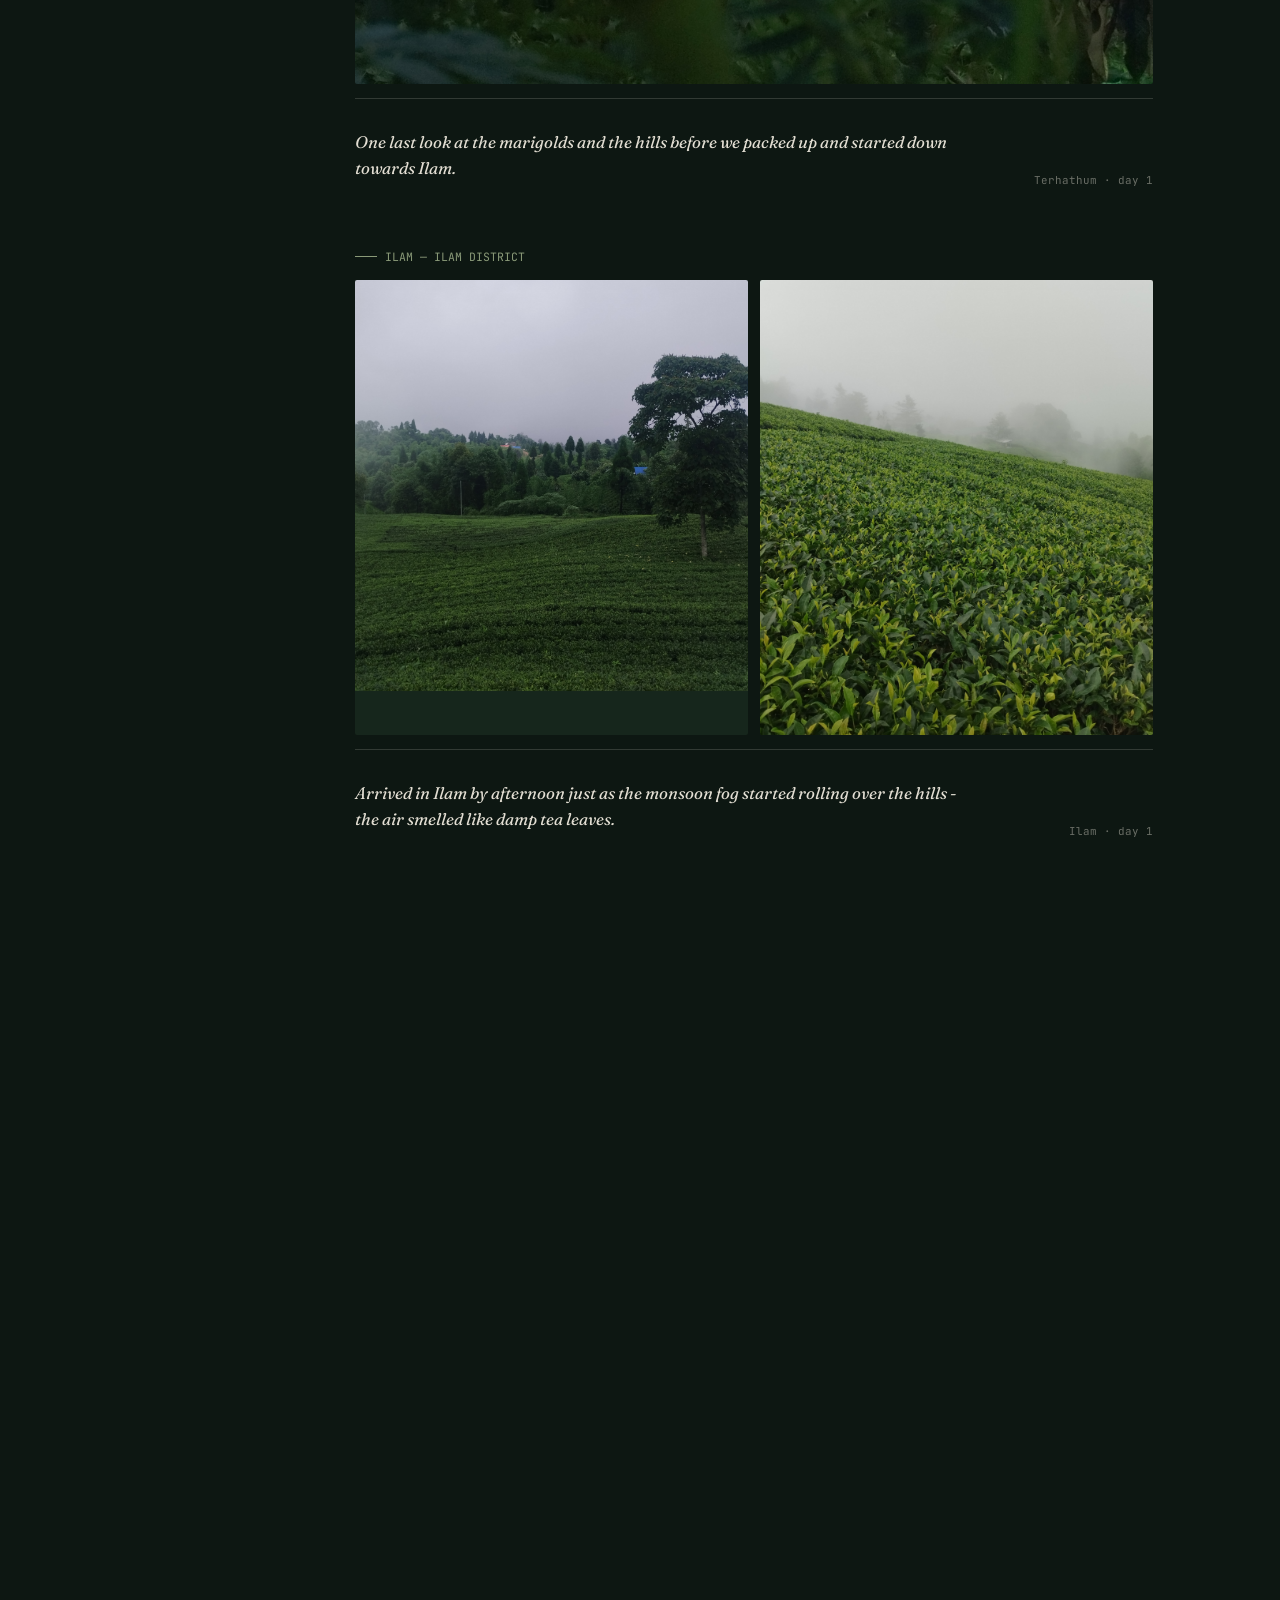
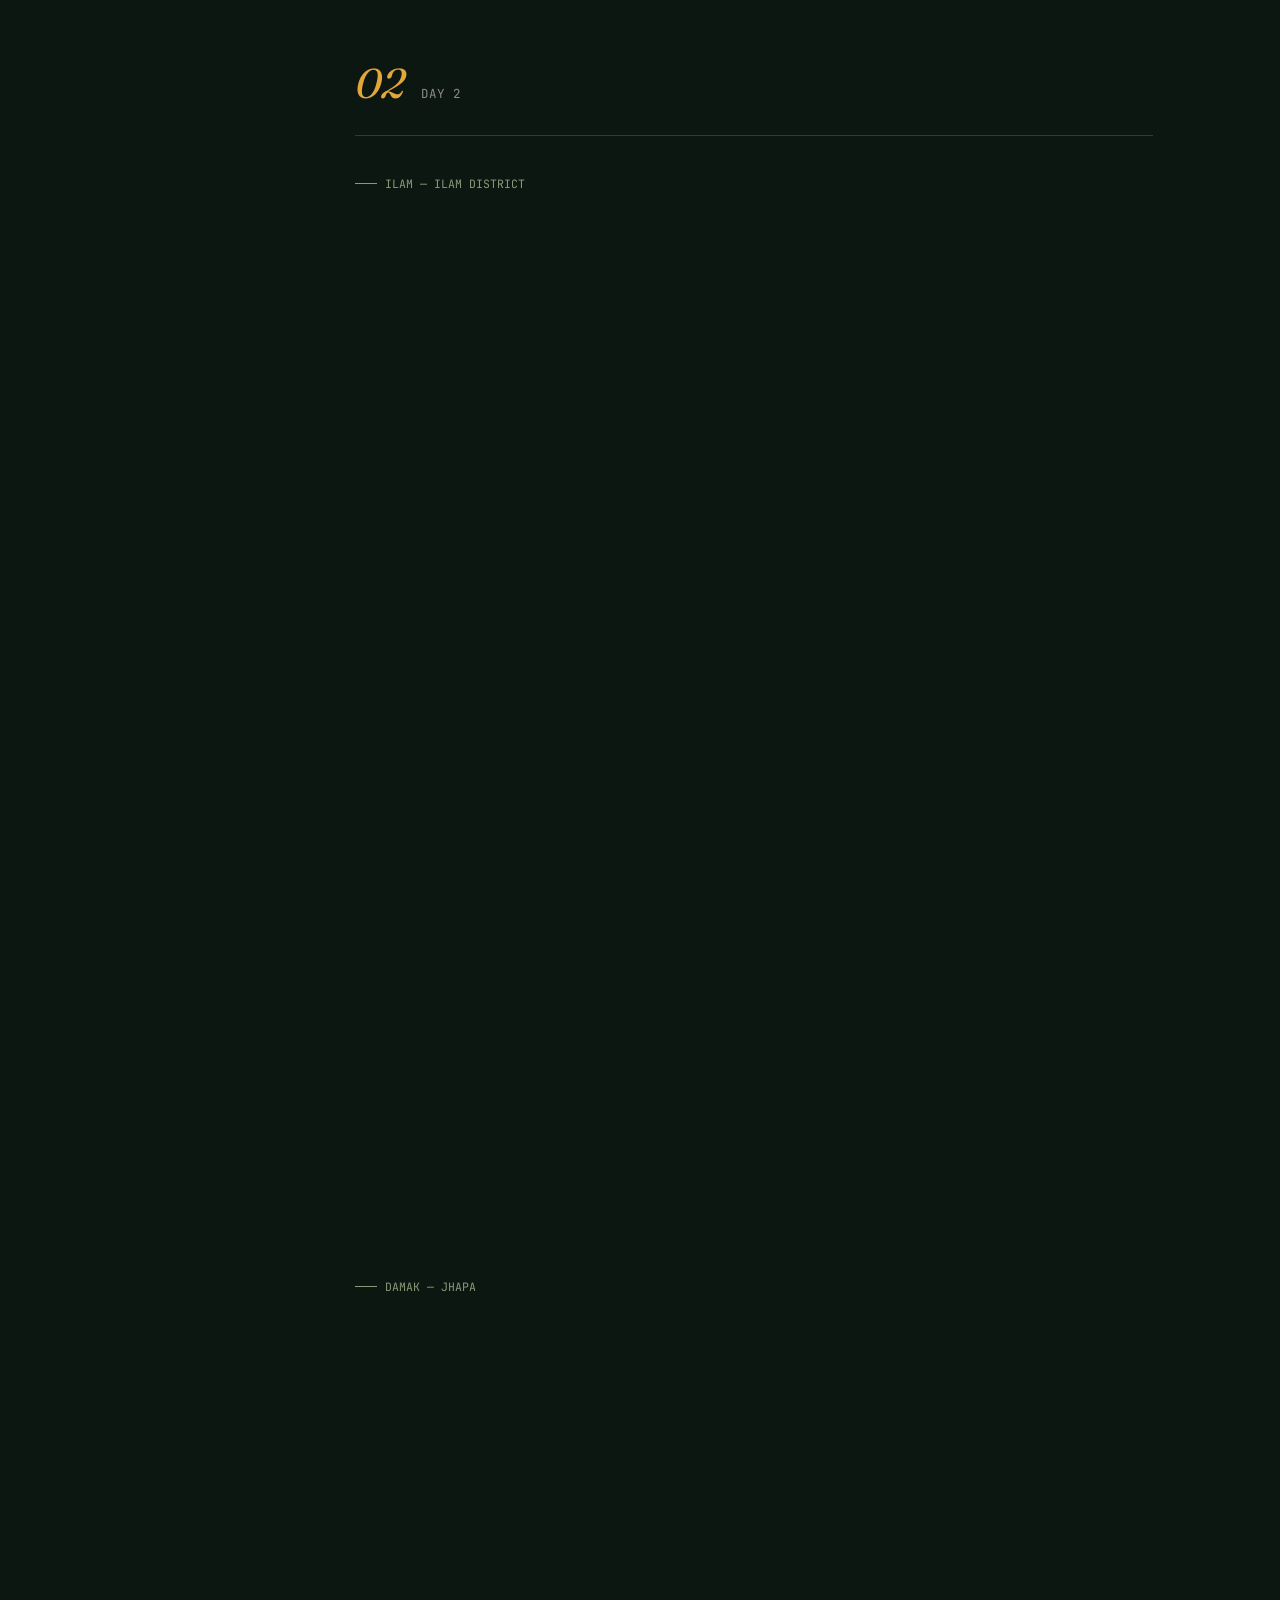
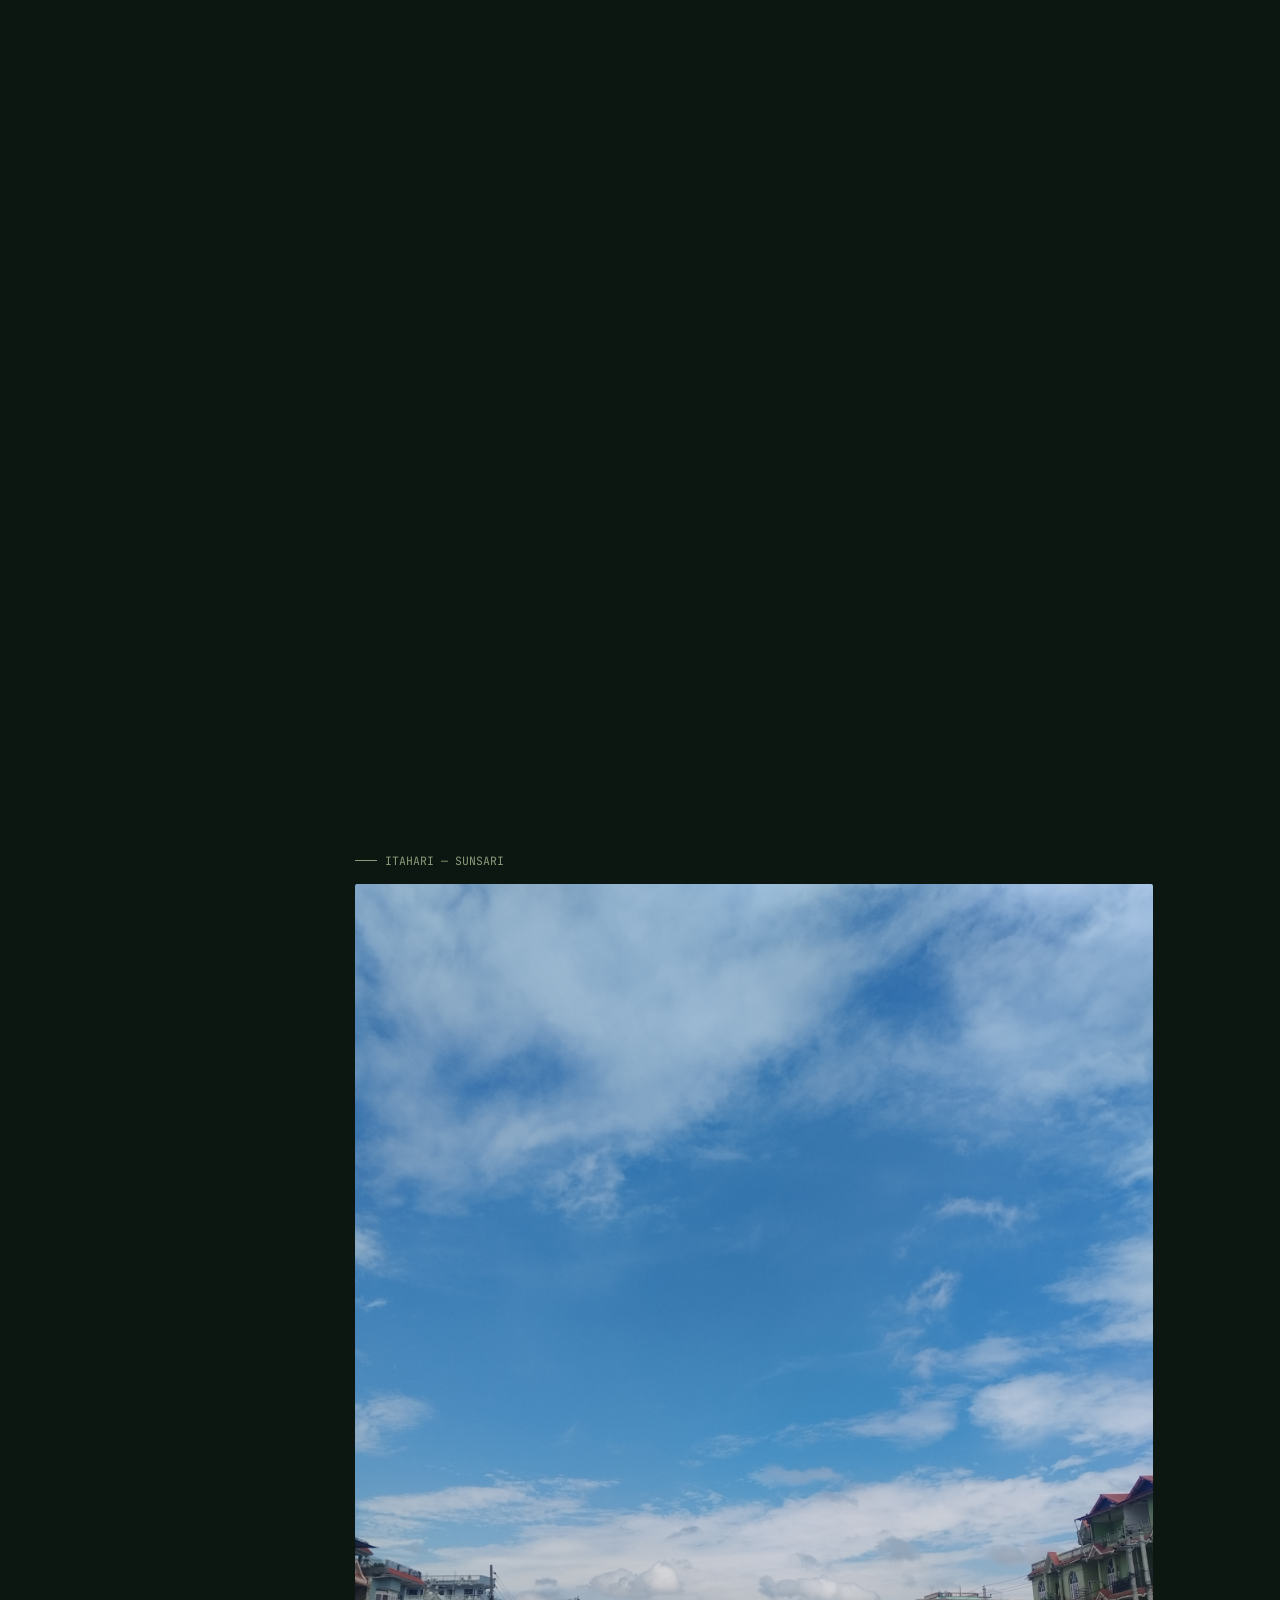
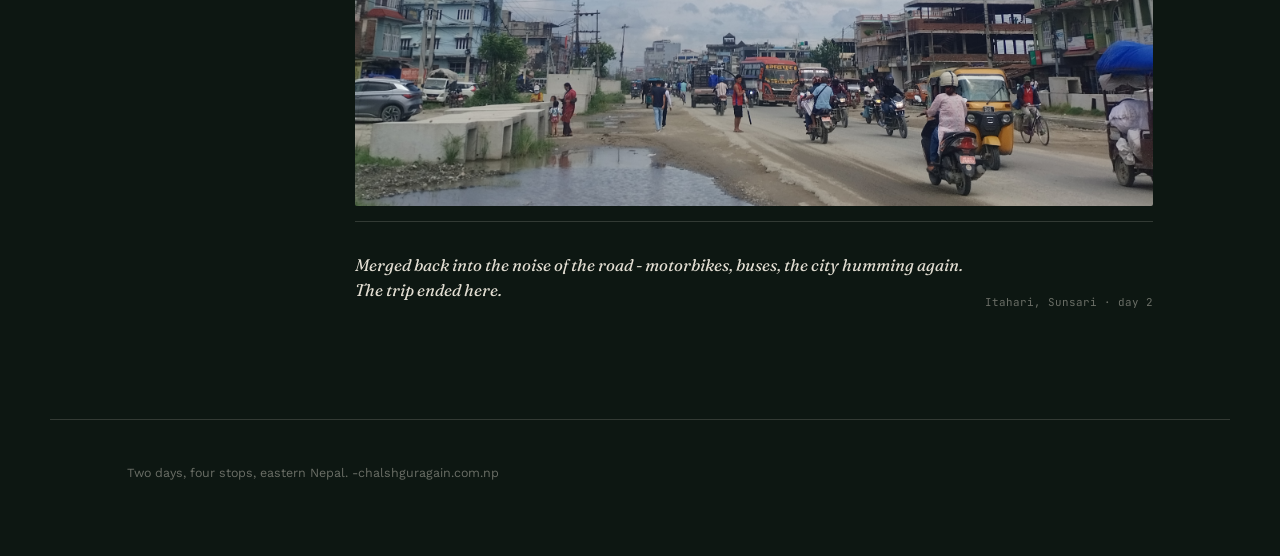
==== commit 90b00a5b: "Update 2daytrip.html" ====
--- a/2daytrip.html
+++ b/2daytrip.html
@@ -8,7 +8,7 @@
 <link rel="preconnect" href="https://fonts.googleapis.com">
 <link rel="preconnect" href="https://fonts.gstatic.com" crossorigin>
 <link href="https://fonts.googleapis.com/css2?family=Fraunces:ital,wght@0,400;0,600;1,400;1,500&family=Work+Sans:wght@300;400;500;600&family=JetBrains+Mono:wght@400;500&display=swap" rel="stylesheet">
-
+<link rel="stylesheet" href="2daytrip.css">
 <nav class="site-nav" id="siteNav">
   <a class="brand" href="#top">Terhathum</a>
   <button class="nav-toggle" id="navToggle" aria-label="Toggle navigation" aria-expanded="false" aria-controls="navLinks">☰</button>
--- a/2daytrip.css
+++ b/2daytrip.css
@@ -0,0 +1,65 @@
+/* Fixed header positioned over the hero section */
+.site-nav {
+  position: absolute;
+  top: 0;
+  left: 0;
+  right: 0;
+  z-index: 100;
+  display: flex;
+  justify-content: space-between;
+  align-items: center;
+  padding: 2rem 6vw;
+  background: transparent;
+}
+
+.site-nav .brand {
+  font-family: 'Fraunces', serif;
+  font-size: 1.1rem;
+  font-weight: 600;
+  text-decoration: none;
+  color: var(--paper);
+}
+
+/* Hide mobile toggle button on desktop */
+.nav-toggle {
+  display: none;
+}
+
+/* Horizontal nav menu styling */
+.site-nav ul {
+  display: flex;
+  align-items: center;
+  gap: 2rem;
+  list-style: none;
+  margin: 0;
+  padding: 0;
+}
+
+.site-nav a {
+  font-family: 'JetBrains Mono', monospace;
+  font-size: 0.8rem;
+  font-weight: 500;
+  text-decoration: none;
+  color: rgba(244, 239, 227, 0.75);
+  transition: color 0.2s ease;
+}
+
+.site-nav a:hover {
+  color: var(--paper);
+}
+
+/* Mobile responsive layout */
+@media (max-width: 768px) {
+  .nav-toggle {
+    display: block;
+    background: none;
+    border: none;
+    color: var(--paper);
+    font-size: 1.5rem;
+    cursor: pointer;
+  }
+  
+  .site-nav ul {
+    display: none; /* Toggle with JS if mobile menu is needed */
+  }
+}
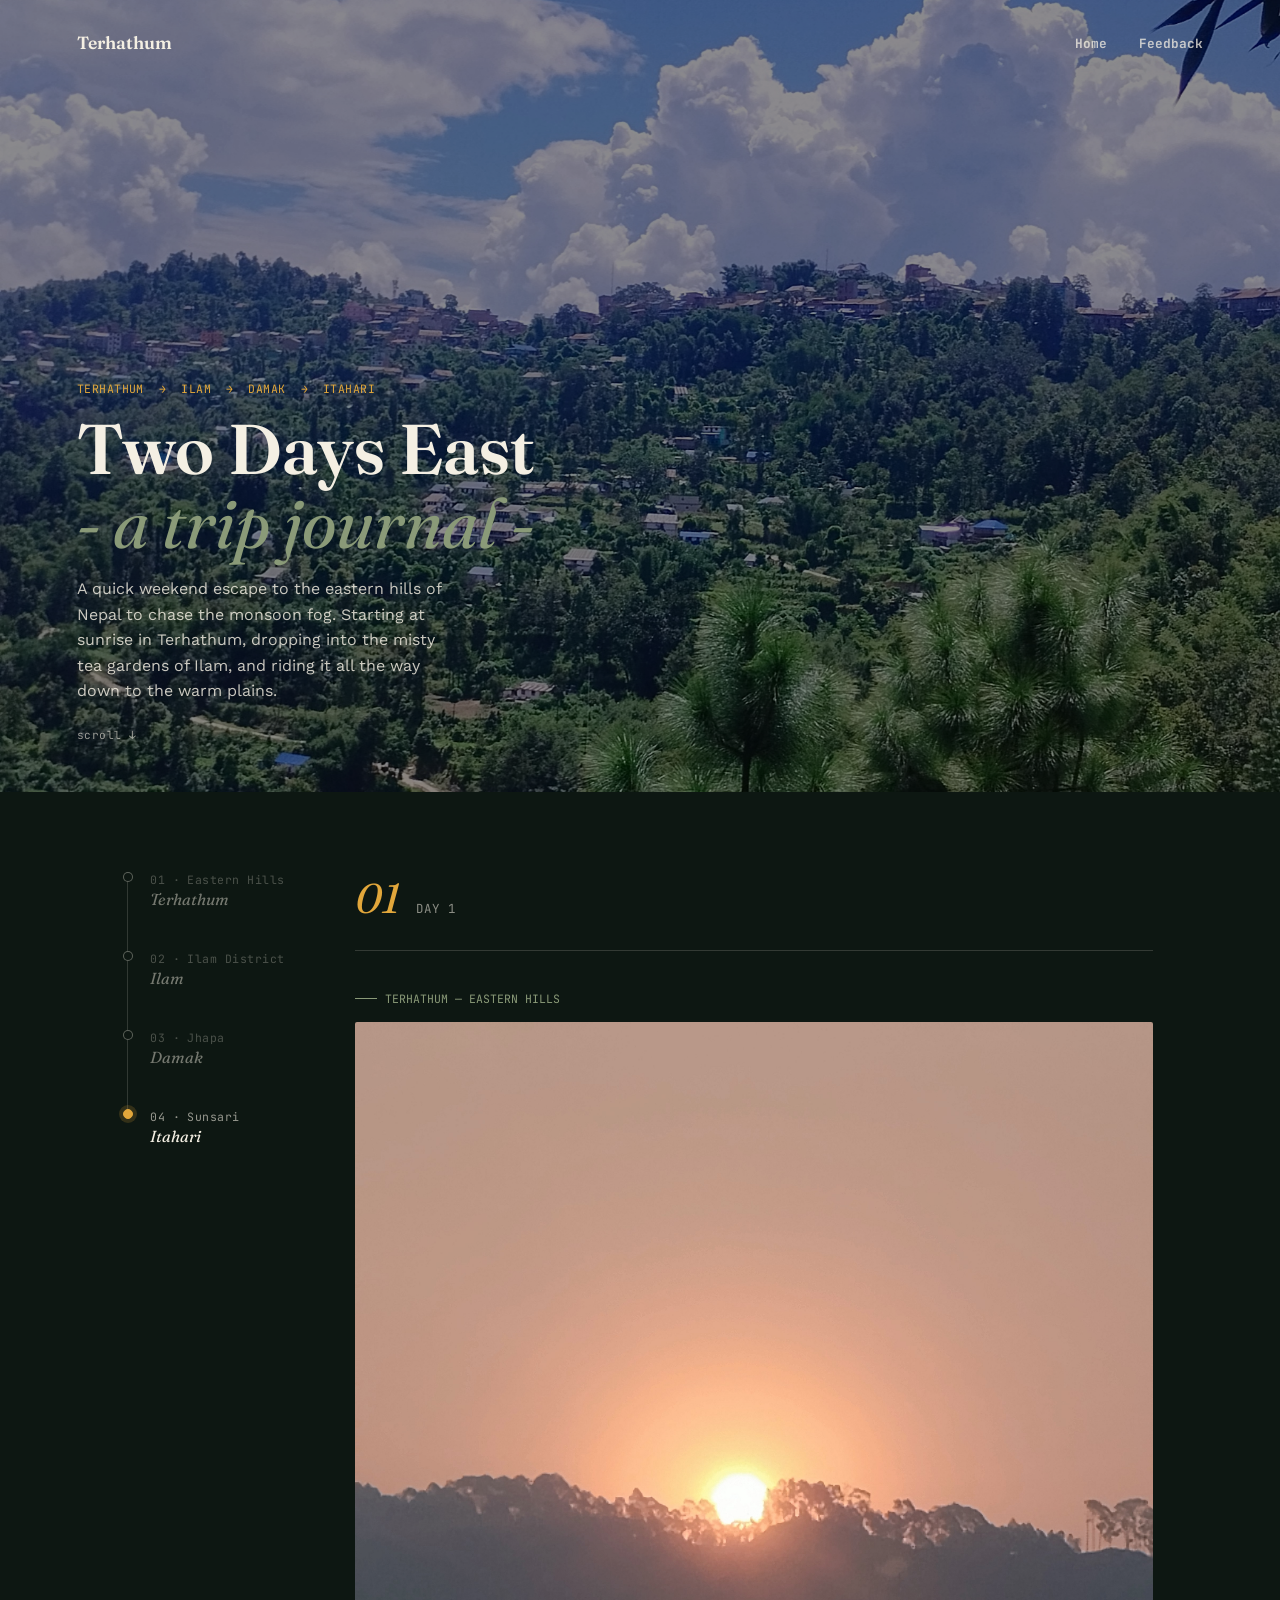
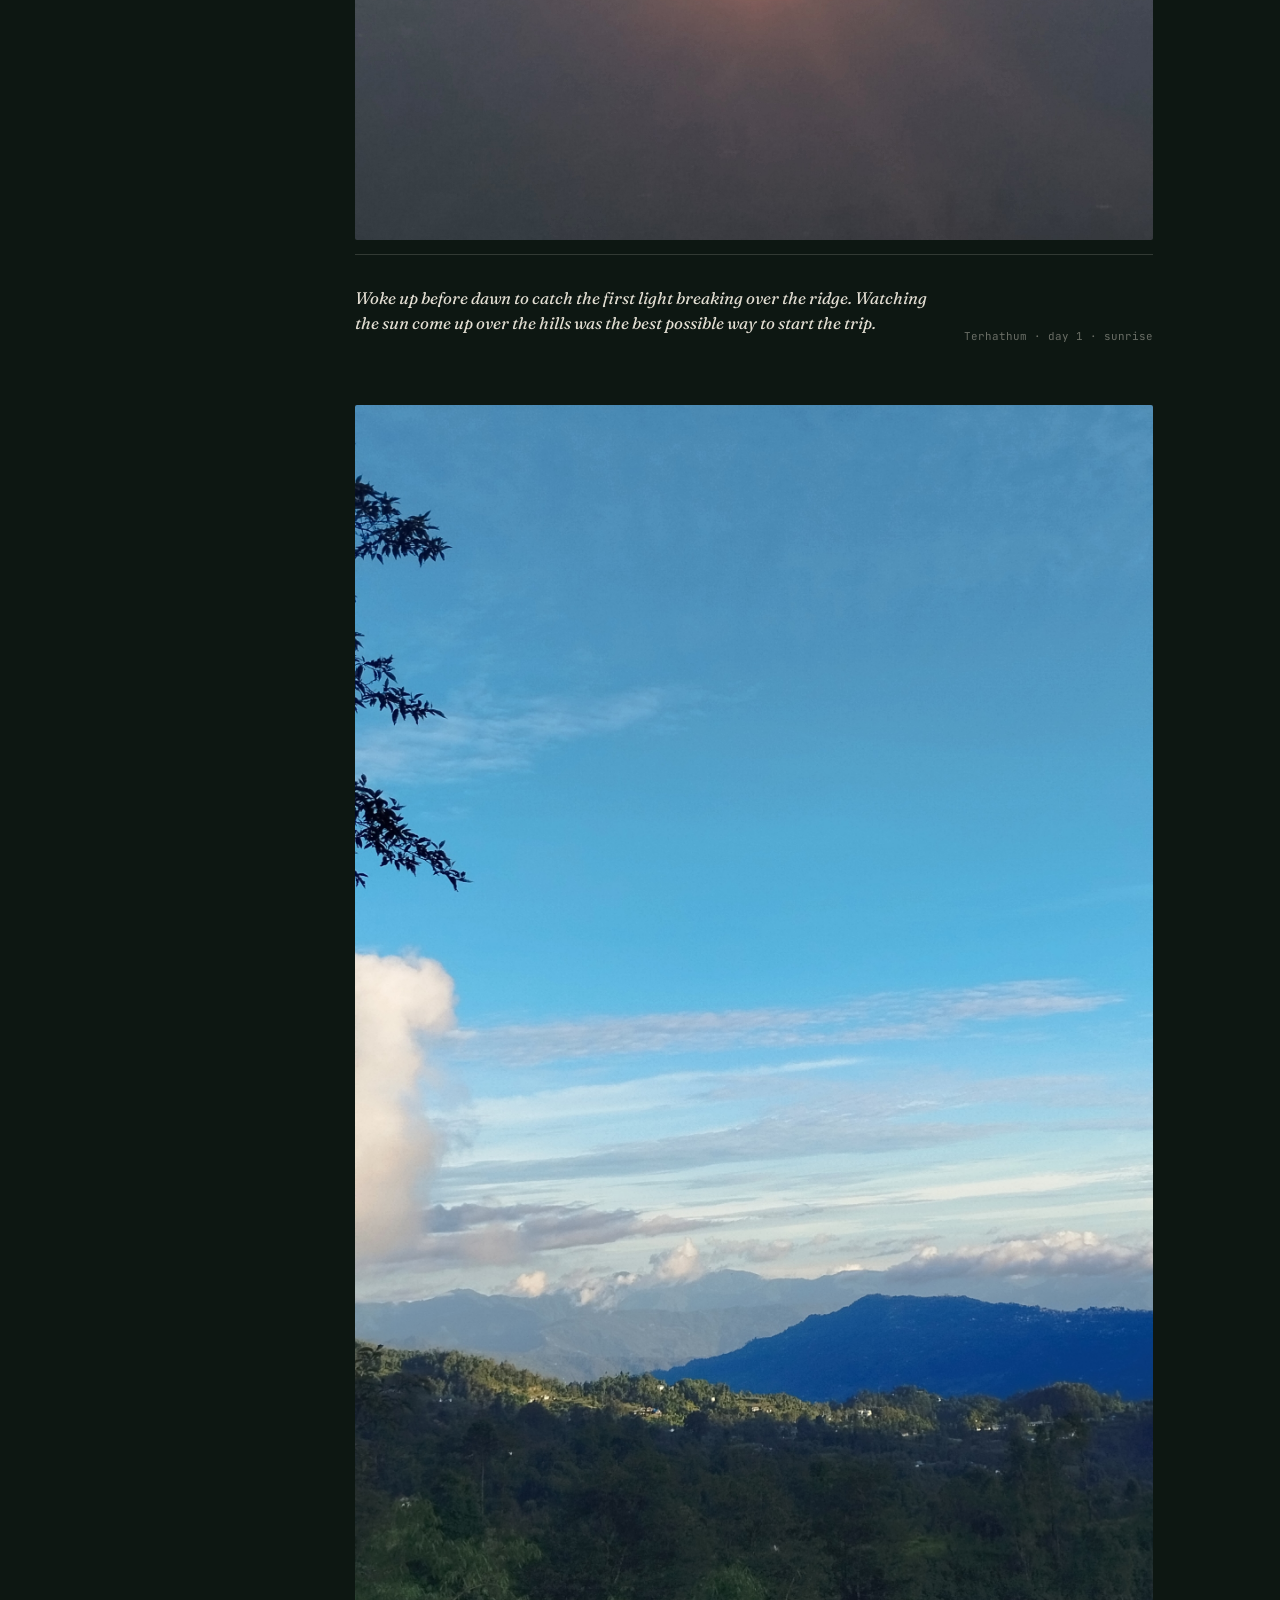
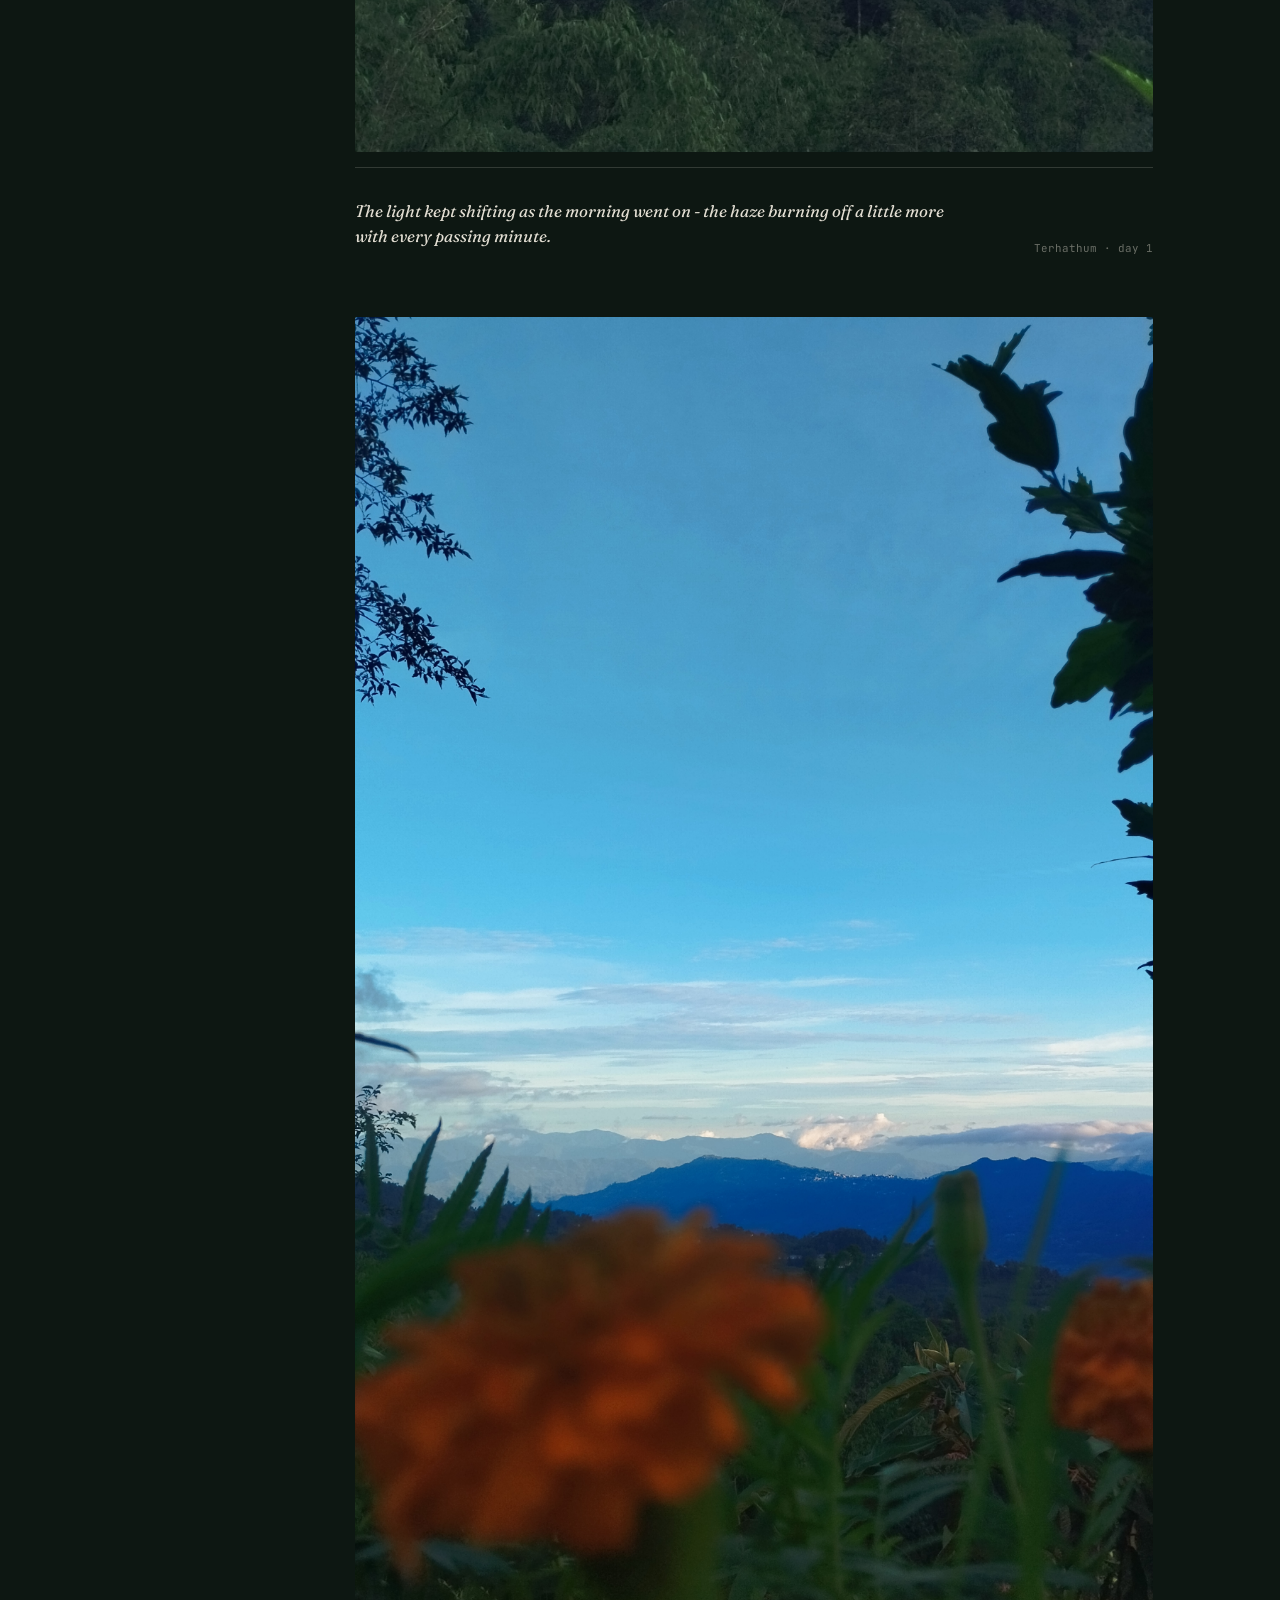
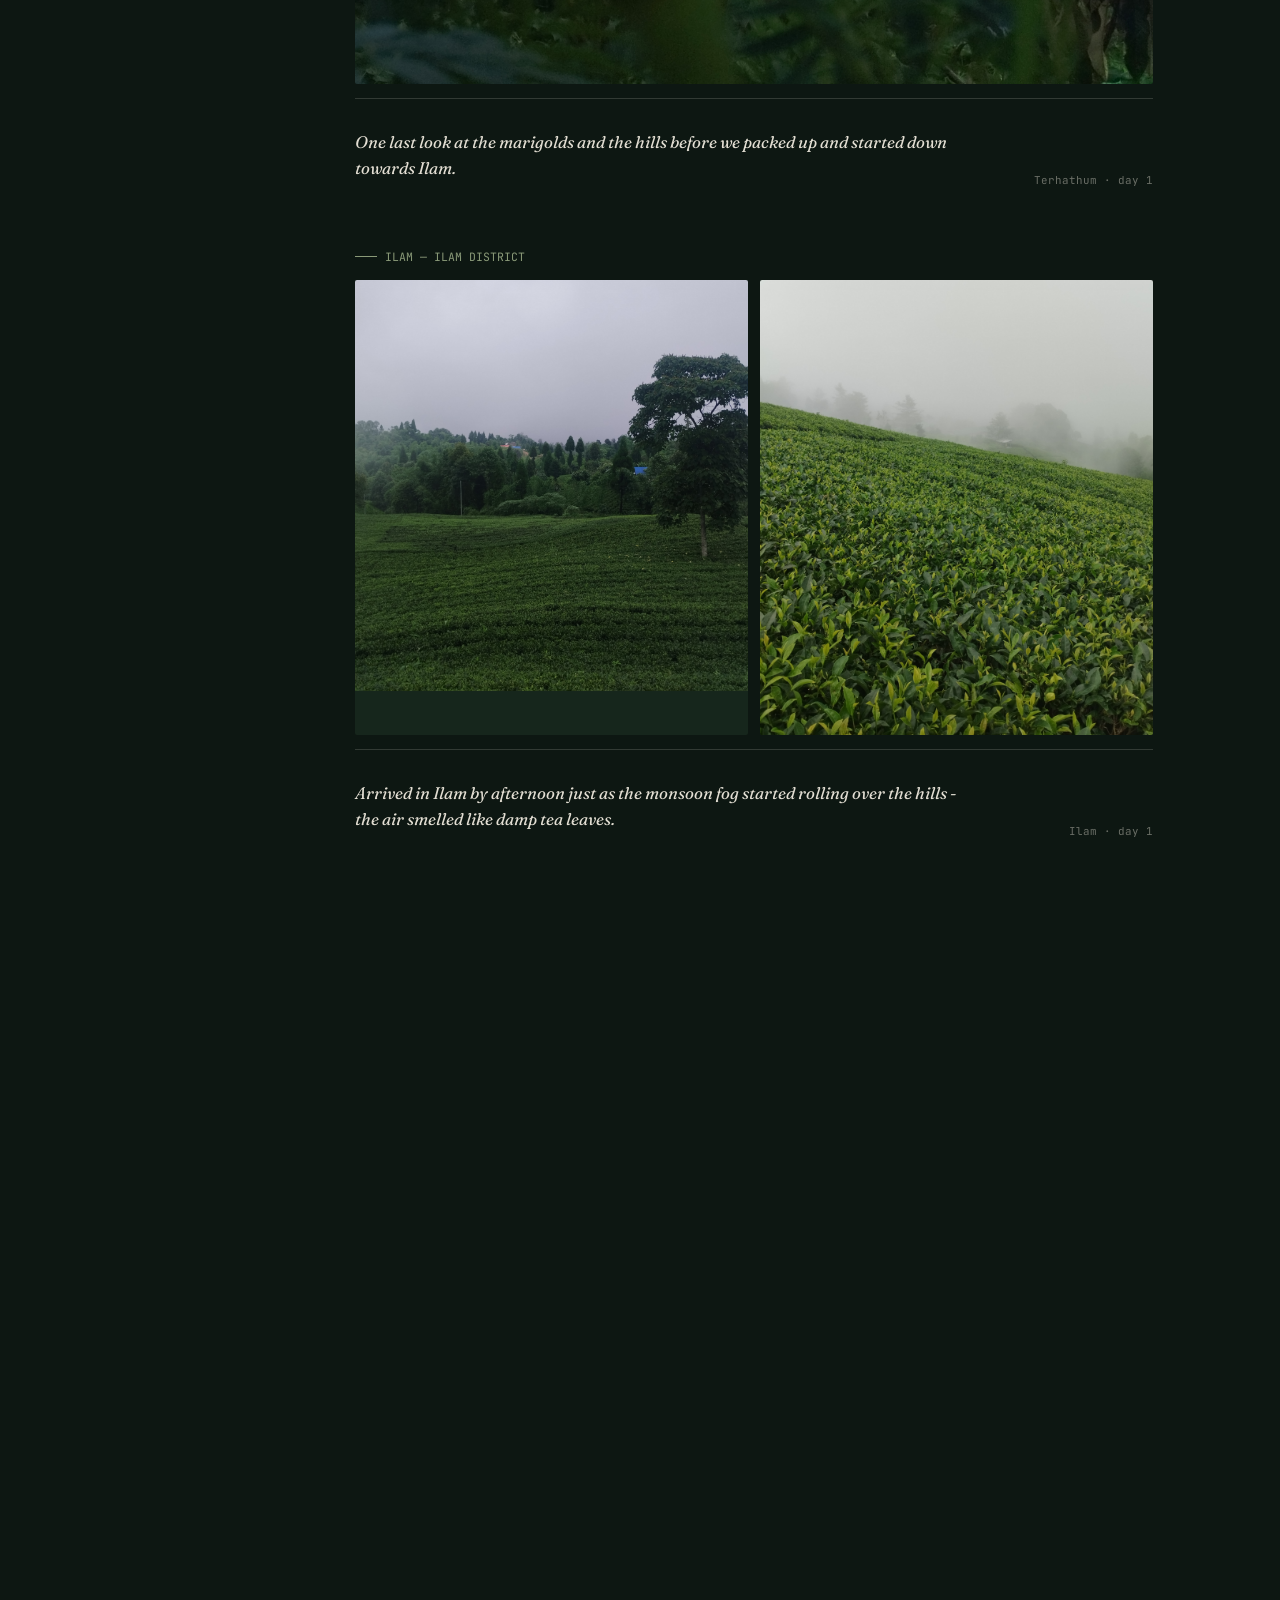
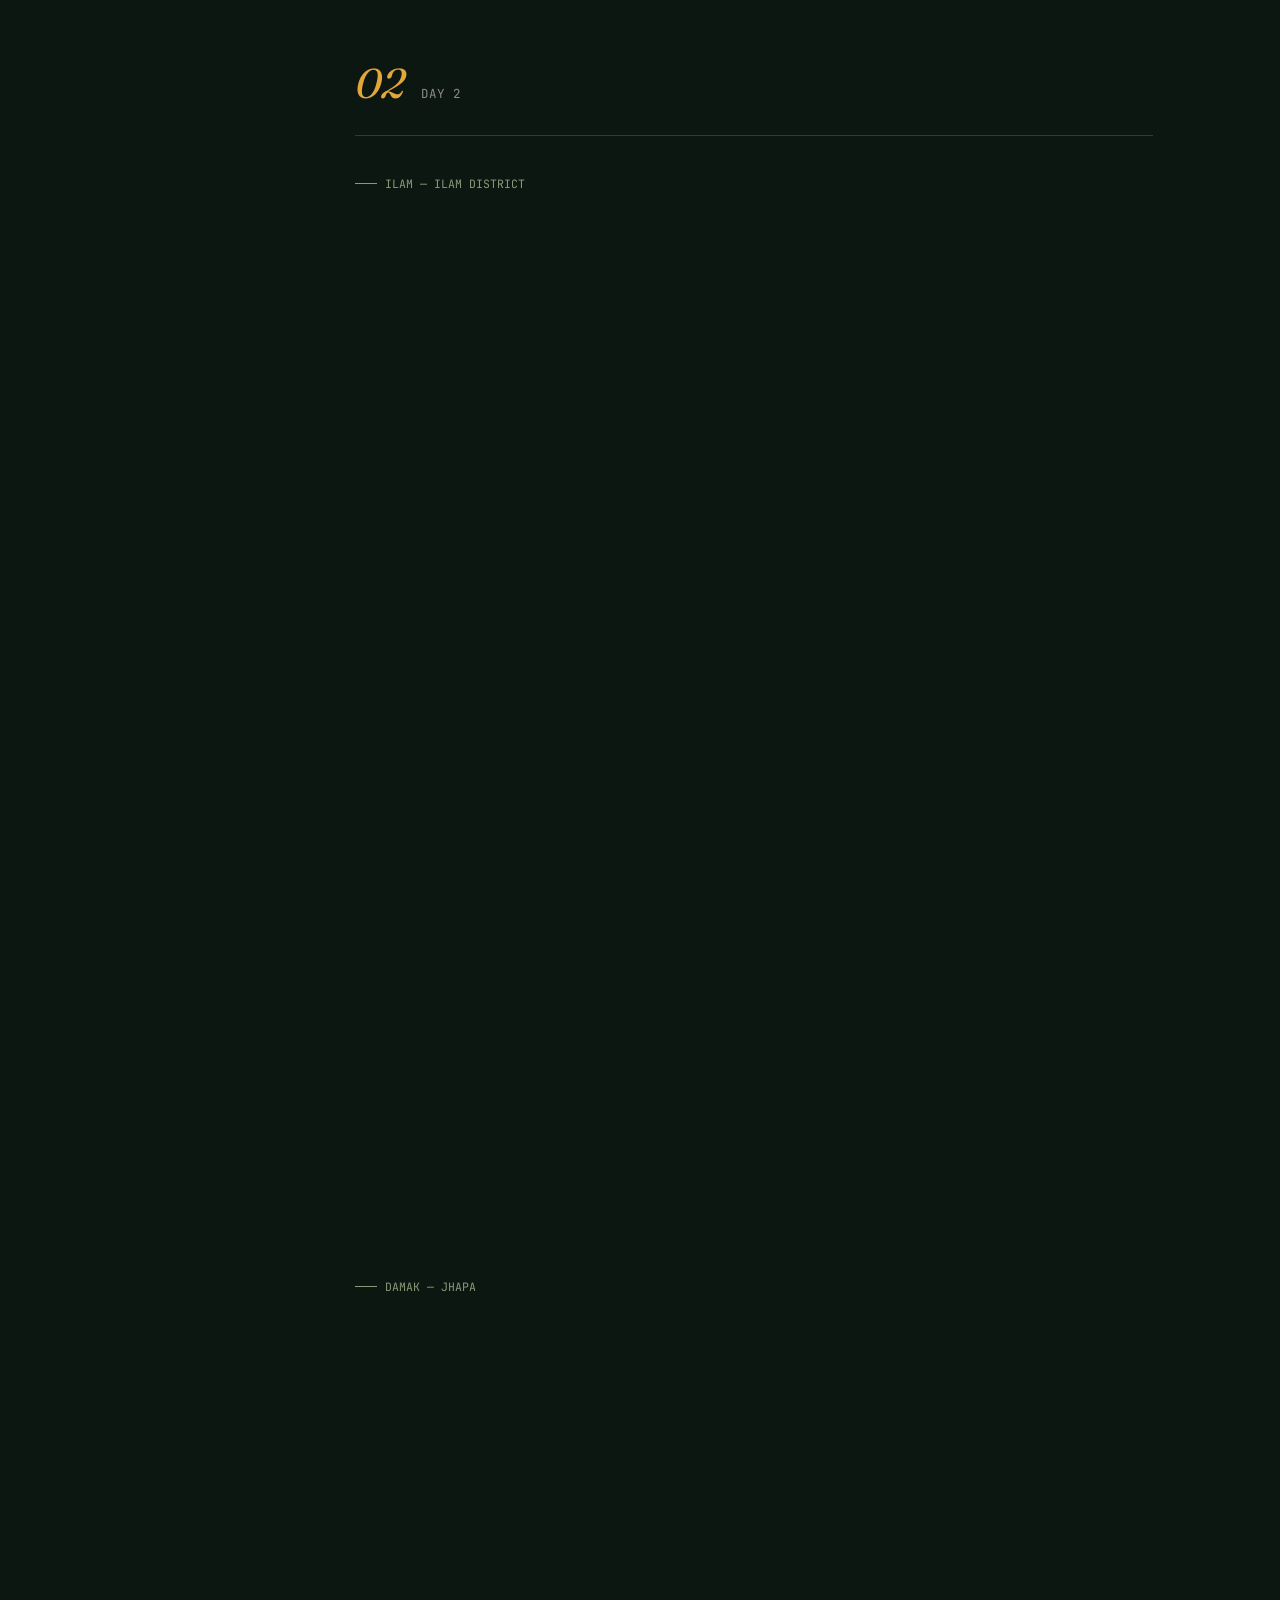
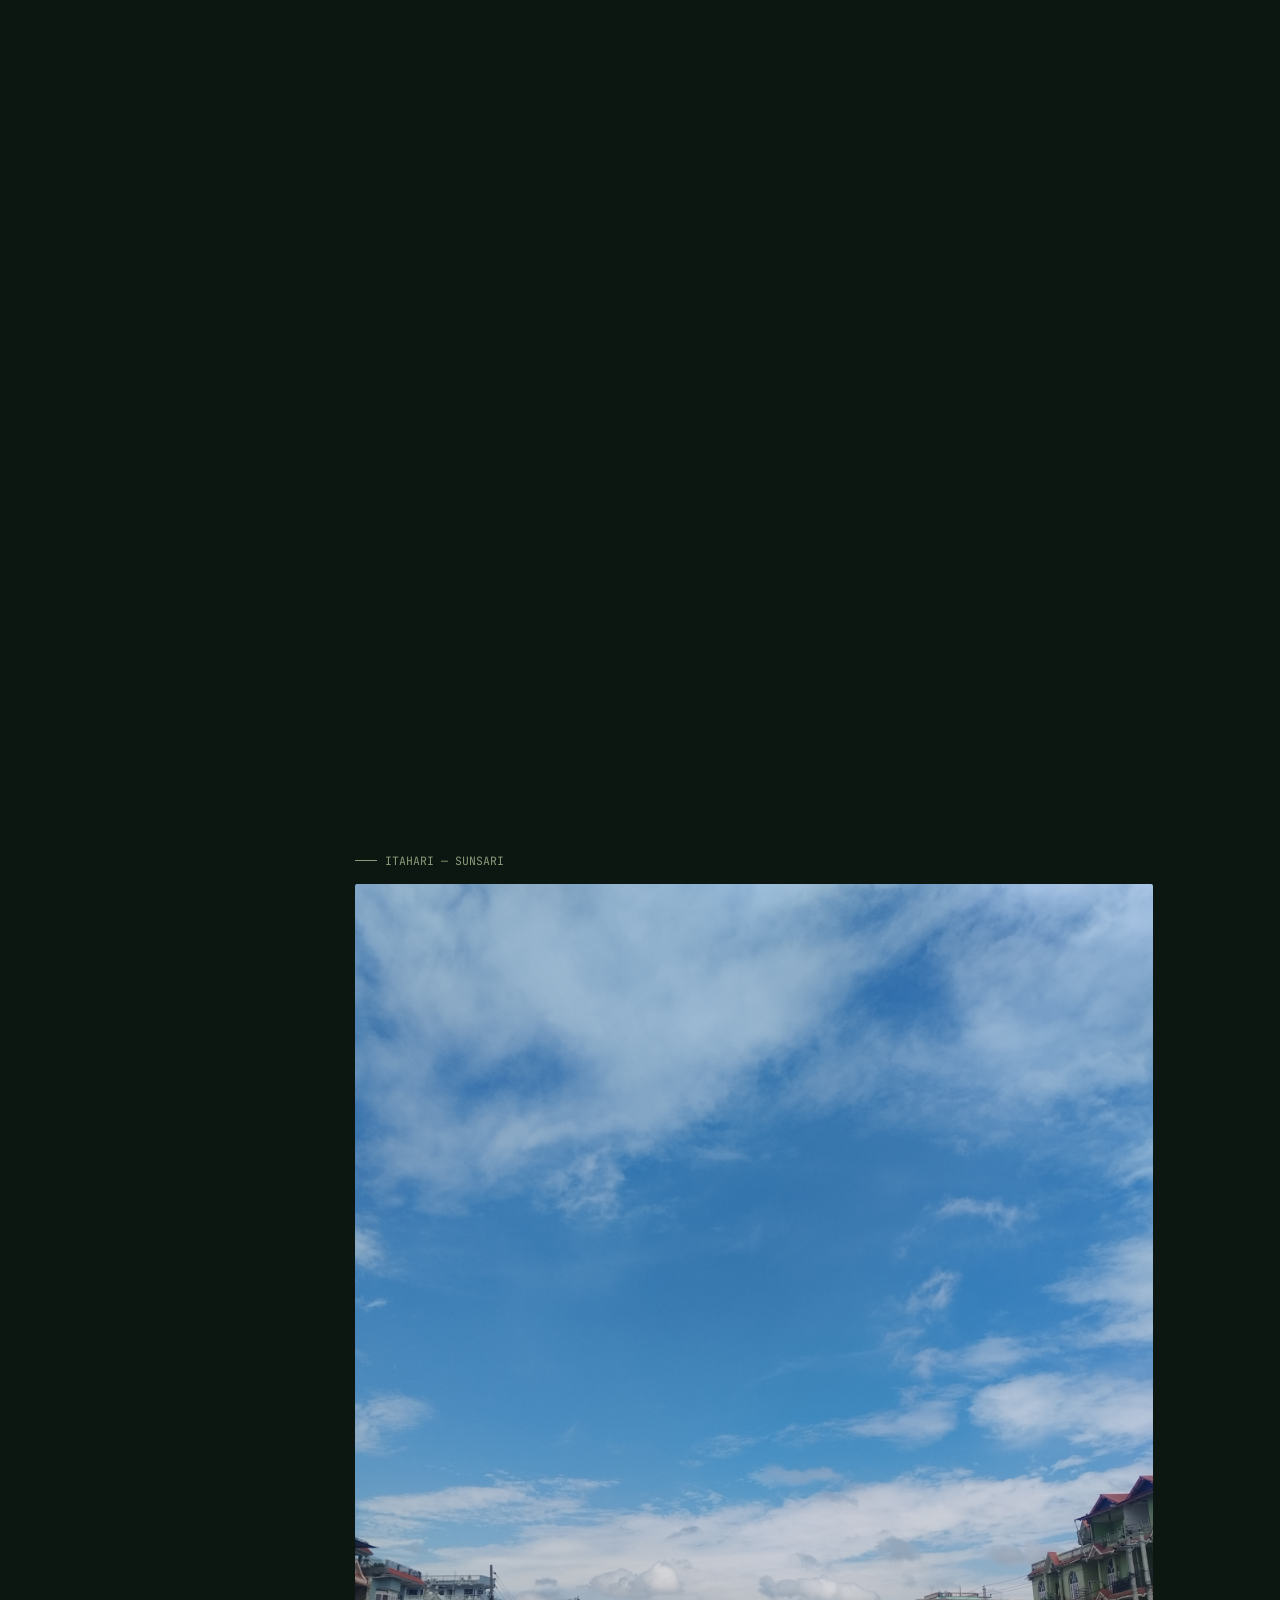
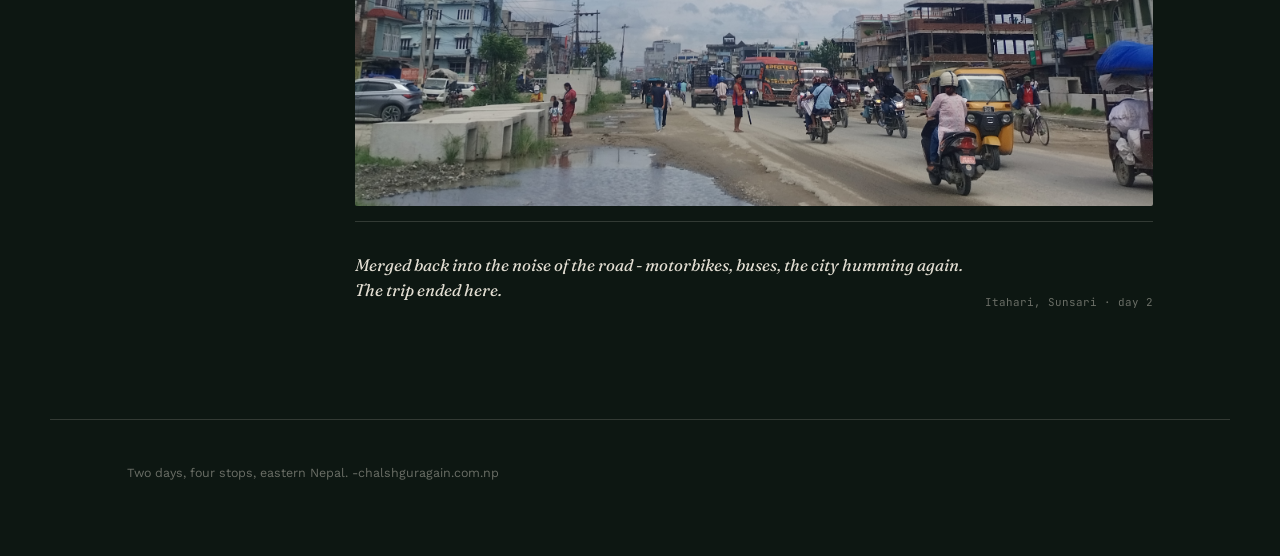
==== commit 9f4e5bc9: "Add Feedback link to navigation menu" ====
--- a/2daytrip.html
+++ b/2daytrip.html
@@ -14,6 +14,7 @@
   <button class="nav-toggle" id="navToggle" aria-label="Toggle navigation" aria-expanded="false" aria-controls="navLinks">☰</button>
   <ul id="navLinks">
     <li><a href="index.html"><strong>Home</strong></a></li>
+    <li><a href="feedback.html"><strong>Feedback</strong></a></li>
   </ul>
 </nav>
   
